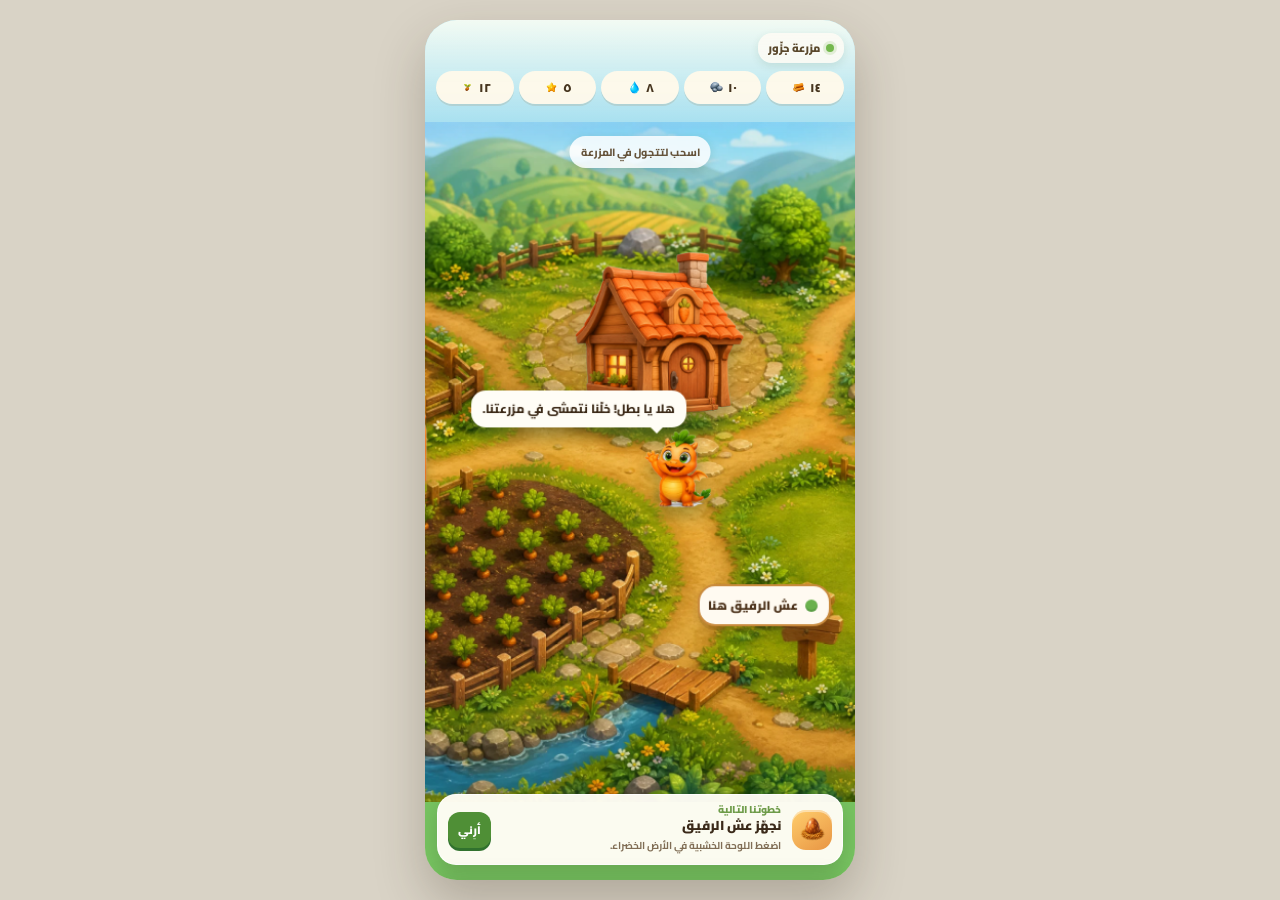
==== farm/preview.html @ 18be229c "إصلاحان في معاينة المزرعة الجديدة بعد التحقق منها العالم المرسوم الجديد يعمل: الصور كلها تُحمَّل، وا" ====
<!doctype html>
<html dir="rtl" lang="ar">
<head>
  <meta charset="utf-8">
  <meta name="viewport" content="width=device-width,initial-scale=1,maximum-scale=1,user-scalable=no">
  <title>مزرعة جزّور — عالم ثلاثي الأبعاد</title>
  <link href="https://fonts.googleapis.com/css2?family=Cairo:wght@600;700;800;900&display=swap" rel="stylesheet">
  <style>
    :root {
      --ink: #3b2b1c;
      --cream: #fffaf0;
      --leaf: #4f8f36;
      --leaf-dark: #31722e;
      --path: #d99543;
      --shadow: rgba(38, 68, 25, .28);
    }

    * { box-sizing: border-box; -webkit-tap-highlight-color: transparent; }
    html, body { width: 100%; height: 100%; margin: 0; overflow: hidden; background: #d9d3c6; }
    body { display: grid; place-items: center; font-family: Cairo, system-ui, sans-serif; color: var(--ink); user-select: none; }
    button { font: inherit; }

    .phone {
      position: relative;
      width: min(430px, 100vw);
      height: min(860px, 100vh);
      overflow: hidden;
      isolation: isolate;
      background: linear-gradient(#9eddf0 0 15%, #77c461 16% 100%);
      border-radius: min(32px, 4vw);
      box-shadow: 0 22px 50px rgba(52, 41, 24, .25);
      touch-action: none;
    }

    .world-viewport { position: absolute; inset: 0; overflow: hidden; cursor: grab; }
    .world-viewport.is-dragging { cursor: grabbing; }
    .world {
      position: absolute;
      width: 1180px;
      height: 664px;
      top: 102px;
      left: -375px;
      transform: translate3d(0, 0, 0);
      transform-origin: 0 0;
      will-change: transform;
    }
    .world-base { position: absolute; inset: 0; width: 100%; height: 100%; display: block; pointer-events: none; }

    .world-object { position: absolute; transform-origin: 50% 100%; border: 0; padding: 0; background: transparent; filter: drop-shadow(0 9px 7px var(--shadow)); cursor: pointer; }
    .world-object img { width: 100%; display: block; pointer-events: none; }
    .home { width: 192px; left: 498px; top: 110px; animation: homeBreathe 4.6s ease-in-out infinite; }
    .barn { width: 184px; left: 197px; top: 193px; animation: barnSway 5.8s ease-in-out infinite; }
    .egg { width: 78px; left: 640px; top: 392px; animation: eggWarm 2.6s ease-in-out infinite; }
    .egg[hidden] { display: none; }
    .ground-shadow { position: absolute; border-radius: 50%; background: rgba(34, 77, 27, .24); filter: blur(5px); pointer-events: none; }
    .home-shadow { width: 124px; height: 24px; left: 531px; top: 283px; }
    .barn-shadow { width: 112px; height: 22px; left: 233px; top: 321px; }
    .egg-shadow { width: 49px; height: 11px; left: 655px; top: 464px; }

    @keyframes homeBreathe { 0%, 100% { transform: translateY(0); } 50% { transform: translateY(-2px); } }
    @keyframes barnSway { 0%, 100% { transform: rotate(-.7deg); } 50% { transform: rotate(.7deg); } }
    @keyframes eggWarm { 0%, 100% { transform: translateY(0) rotate(0deg); } 42% { transform: translateY(-4px) rotate(-3deg); } 62% { transform: translateY(-1px) rotate(2deg); } }

    .farm-spot {
      position: absolute;
      border: 0;
      background: transparent;
      padding: 0;
      color: var(--ink);
      cursor: pointer;
      text-align: center;
    }
    .farm-spot:focus-visible, .world-object:focus-visible { outline: 3px solid #fff; outline-offset: 5px; border-radius: 18px; }
    .well-spot { left: 864px; top: 163px; width: 112px; height: 116px; border-radius: 50%; }
    .field-spot { left: 238px; top: 370px; width: 224px; height: 180px; border-radius: 34%; }
    .site-spot { left: 610px; top: 397px; width: 158px; height: 108px; border-radius: 40%; }

    .site-pin {
      position: absolute;
      right: 6px;
      bottom: 13px;
      display: flex;
      align-items: center;
      gap: 7px;
      padding: 7px 11px 7px 8px;
      background: #fffaf1;
      color: #4e341d;
      border: 2px solid #c98a3d;
      border-radius: 17px;
      box-shadow: 0 4px 0 rgba(116, 72, 29, .18), 0 7px 14px rgba(72, 55, 28, .2);
      white-space: nowrap;
      font: 900 12px Cairo, sans-serif;
      animation: invite 2.3s ease-in-out infinite;
    }
    .site-pin::before { content: ''; width: 12px; height: 12px; border-radius: 50%; background: #6ab14d; box-shadow: inset 0 -2px 0 rgba(33, 94, 34, .25); }
    @keyframes invite { 0%, 100% { transform: translateY(0) scale(1); } 50% { transform: translateY(-5px) scale(1.025); } }

    .jazour {
      position: absolute;
      border: 0;
      padding: 0;
      background: transparent;
      left: 566px;
      top: 282px;
      width: 94px;
      z-index: 15;
      cursor: pointer;
      transition: transform 1.25s cubic-bezier(.34, 1.1, .64, 1);
      filter: drop-shadow(0 10px 7px rgba(35, 72, 25, .3));
    }
    .jazour img { width: 100%; display: block; animation: jazourHop 1.1s ease-in-out infinite; }
    .jazour .character-shadow { position: absolute; width: 51px; height: 12px; right: 21px; bottom: 5px; border-radius: 50%; background: rgba(36, 78, 28, .27); filter: blur(3px); z-index: -1; }
    @keyframes jazourHop { 0%, 100% { transform: translateY(0) scaleY(1); } 48% { transform: translateY(-5px) scaleY(1.025); } 70% { transform: translateY(0) scaleY(.975); } }
    .speech {
      position: absolute;
      bottom: 83%;
      right: 42%;
      min-width: max-content;
      max-width: 185px;
      padding: 8px 11px;
      background: #fffdf6;
      border-radius: 14px;
      color: #3c2a18;
      text-align: center;
      font: 800 12px Cairo, sans-serif;
      line-height: 1.65;
      box-shadow: 0 5px 15px rgba(49, 60, 33, .22);
      transform: scale(.6);
      opacity: 0;
      transition: opacity .2s, transform .25s cubic-bezier(.34, 1.56, .64, 1);
      pointer-events: none;
    }
    .speech::after { content: ''; position: absolute; right: 22px; top: calc(100% - 1px); border: 7px solid transparent; border-top-color: #fffdf6; }
    .speech.on { transform: scale(1); opacity: 1; }

    .top-ui {
      position: absolute;
      inset: 0 0 auto;
      z-index: 30;
      padding: 11px 11px 34px;
      pointer-events: none;
      background: linear-gradient(180deg, rgba(247, 252, 243, .95), rgba(247, 252, 243, 0));
    }
    .brand { display: inline-flex; align-items: center; gap: 6px; padding: 5px 10px; border-radius: 14px; background: rgba(255, 252, 244, .82); color: #5a482c; font: 900 11px Cairo, sans-serif; box-shadow: 0 3px 9px rgba(39, 73, 27, .11); }
    .brand-dot { width: 8px; height: 8px; background: #74b84d; border-radius: 50%; box-shadow: 0 0 0 3px rgba(116, 184, 77, .18); }
    .resources { display: flex; gap: 5px; margin-top: 8px; direction: rtl; }
    .resource {
      display: flex;
      flex: 1;
      align-items: center;
      justify-content: center;
      gap: 3px;
      min-width: 0;
      padding: 5px 3px;
      border-radius: 999px;
      background: rgba(255, 249, 235, .96);
      color: #46351f;
      box-shadow: 0 2px 0 rgba(147, 112, 67, .16);
      font: 900 12px Cairo, sans-serif;
    }
    .resource img { width: 17px; height: 17px; object-fit: contain; }
    .resource.bump { animation: resourceBump .48s cubic-bezier(.34, 1.56, .64, 1); }
    @keyframes resourceBump { 50% { transform: scale(1.18); background: #fff; } }

    .objective {
      position: absolute;
      right: 12px;
      left: 12px;
      bottom: 15px;
      z-index: 35;
      display: grid;
      grid-template-columns: 42px 1fr auto;
      align-items: center;
      gap: 9px;
      padding: 9px 10px;
      background: rgba(255, 253, 245, .97);
      border: 1px solid rgba(255, 255, 255, .85);
      border-radius: 19px;
      box-shadow: 0 8px 22px rgba(53, 71, 34, .23);
      direction: rtl;
    }
    .objective-icon { width: 40px; height: 40px; display: grid; place-items: center; border-radius: 14px; background: linear-gradient(145deg, #ffce6d, #e89543); box-shadow: inset 0 2px 0 rgba(255,255,255,.45); }
    .objective-icon img { width: 29px; height: 29px; object-fit: contain; }
    .objective-kicker { color: #6e9b49; font: 900 10px Cairo, sans-serif; line-height: 1.2; }
    .objective-title { margin-top: 1px; color: #3a2919; font: 900 13px Cairo, sans-serif; line-height: 1.35; }
    .objective-copy { display: block; margin-top: 1px; color: #806d55; font: 700 10px Cairo, sans-serif; }
    .focus-button {
      border: 0;
      padding: 8px 10px;
      border-radius: 12px;
      background: var(--leaf);
      color: #fff;
      font: 900 11px Cairo, sans-serif;
      box-shadow: 0 3px 0 var(--leaf-dark);
      cursor: pointer;
    }
    .focus-button:active { transform: translateY(2px); box-shadow: 0 1px 0 var(--leaf-dark); }

    .build-sheet {
      position: absolute;
      z-index: 50;
      right: 0;
      bottom: 0;
      left: 0;
      padding: 15px 15px 20px;
      background: #fffdf7;
      border-radius: 25px 25px 0 0;
      box-shadow: 0 -10px 28px rgba(41, 49, 26, .28);
      transform: translateY(108%);
      transition: transform .35s cubic-bezier(.34, 1.25, .64, 1);
    }
    .build-sheet.open { transform: translateY(0); }
    .sheet-handle { width: 38px; height: 4px; margin: 0 auto 11px; border-radius: 9px; background: #e7dcc8; }
    .sheet-header { display: flex; align-items: center; gap: 10px; }
    .sheet-header img { width: 61px; height: 61px; object-fit: contain; filter: drop-shadow(0 4px 4px rgba(47,70,28,.18)); }
    .sheet-title { margin: 0; color: #342516; font: 900 17px Cairo, sans-serif; }
    .sheet-copy { margin: 1px 0 0; color: #7c684f; font: 700 11px Cairo, sans-serif; }
    .cost-row { display: flex; gap: 7px; margin: 13px 0; direction: rtl; }
    .cost { display: flex; align-items: center; gap: 4px; flex: 1; justify-content: center; padding: 7px 5px; border-radius: 11px; background: #f7f0df; color: #5d4830; font: 900 11px Cairo, sans-serif; }
    .cost img { width: 18px; height: 18px; object-fit: contain; }
    .sheet-actions { display: grid; grid-template-columns: 1fr auto; gap: 8px; }
    .build-button { border: 0; border-radius: 13px; padding: 10px; background: linear-gradient(180deg, #6db74e, #4e963a); color: #fff; box-shadow: 0 3px 0 #34762e; font: 900 13px Cairo, sans-serif; cursor: pointer; }
    .cancel-button { border: 0; border-radius: 13px; padding: 10px 13px; background: #f3eee4; color: #7b6750; font: 800 12px Cairo, sans-serif; cursor: pointer; }
    .build-button:active, .cancel-button:active { transform: translateY(2px); }

    .toast {
      position: absolute;
      z-index: 60;
      top: 118px;
      right: 50%;
      width: max-content;
      max-width: calc(100% - 42px);
      padding: 8px 13px;
      border-radius: 999px;
      background: rgba(57, 99, 42, .95);
      color: #fff;
      font: 800 12px Cairo, sans-serif;
      transform: translate(50%, -14px) scale(.92);
      opacity: 0;
      pointer-events: none;
      transition: opacity .2s, transform .25s cubic-bezier(.34, 1.56, .64, 1);
      text-align: center;
    }
    .toast.show { opacity: 1; transform: translate(50%, 0) scale(1); }
    .walk-tip { position: absolute; z-index: 22; left: 50%; top: 105px; transform: translateX(-50%); padding: 6px 11px; border-radius: 999px; background: rgba(255,255,255,.84); color: #65533a; font: 800 10.5px Cairo, sans-serif; white-space: nowrap; box-shadow: 0 3px 10px rgba(46,73,31,.14); transition: opacity .4s; pointer-events: none; }
    .walk-tip.hide { opacity: 0; }

    @media (max-height: 690px) {
      .phone { border-radius: 0; }
      .world { top: 65px; }
      .objective { bottom: 8px; }
      .walk-tip { top: 98px; }
    }
  </style>
</head>
<body>
  <main class="phone" aria-label="مزرعة جزّور">
    <div class="world-viewport" id="viewport" aria-label="عالم المزرعة القابل للتجول">
      <section class="world" id="world" aria-label="عالم مزرعة جزّور">
        <img class="world-base" src="land/world_farm_3d.webp" alt="أرض مزرعة ثلاثية الأبعاد فيها طريق وحقل وبئر ومواقع بناء">

        <span class="ground-shadow home-shadow"></span>
        <button class="world-object home" id="home" type="button" aria-label="بيت جزّور">
          <img src="buildings/home_exact.webp?v=2" alt="بيت جزّور">
        </button>

        <span class="ground-shadow barn-shadow"></span>
        <button class="world-object barn" id="barn" type="button" aria-label="حظيرة الرفيق">
          <img src="buildings/barn_exact.webp?v=2" alt="حظيرة الرفيق">
        </button>

        <button class="farm-spot well-spot" id="well" type="button" aria-label="بئر المزرعة"></button>
        <button class="farm-spot field-spot" id="field" type="button" aria-label="حقل الجزر"></button>

        <button class="farm-spot site-spot" id="buildSite" type="button" aria-label="موقع بناء عش الرفيق">
          <span class="site-pin" id="sitePin">عش الرفيق هنا</span>
        </button>
        <span class="ground-shadow egg-shadow" id="eggShadow" hidden></span>
        <button class="world-object egg" id="egg" type="button" aria-label="بيضة الرفيق البني" hidden>
          <img src="companions/egg_brown.webp" alt="بيضة الرفيق البني">
        </button>

        <button class="jazour" id="jazour" type="button" aria-label="تحدث مع جزّور">
          <span class="character-shadow"></span>
          <span class="speech" id="speech" aria-live="polite"></span>
          <img id="jazourImage" src="characters/jazour/hero.webp?v=2" alt="جزّور">
        </button>
      </section>
    </div>

    <div class="top-ui">
      <div class="brand"><span class="brand-dot"></span>مزرعة جزّور</div>
      <div class="resources" aria-label="موارد المزرعة">
        <div class="resource" data-resource="wood"><span>١٤</span><img src="resources/wood.webp" alt="خشب"></div>
        <div class="resource" data-resource="stone"><span>١٠</span><img src="resources/stone.webp" alt="حجر"></div>
        <div class="resource" data-resource="water"><span>٨</span><img src="resources/water.webp" alt="ماء"></div>
        <div class="resource" data-resource="light"><span>٥</span><img src="resources/light.webp" alt="نور"></div>
        <div class="resource" data-resource="seed"><span>١٢</span><img src="resources/seed.webp" alt="بذور"></div>
      </div>
    </div>

    <p class="walk-tip" id="walkTip">اسحب لتتجول في المزرعة</p>
    <div class="toast" id="toast" role="status"></div>

    <section class="objective" aria-label="الخطوة التالية">
      <div class="objective-icon"><img src="companions/egg_brown.webp" alt=""></div>
      <div>
        <div class="objective-kicker">خطوتنا التالية</div>
        <div class="objective-title" id="objectiveTitle">نجهّز عش الرفيق</div>
        <span class="objective-copy" id="objectiveCopy">اضغط اللوحة الخشبية في الأرض الخضراء.</span>
      </div>
      <button class="focus-button" id="focusButton" type="button">أرِني</button>
    </section>

    <section class="build-sheet" id="buildSheet" aria-labelledby="sheetTitle" aria-hidden="true">
      <div class="sheet-handle"></div>
      <div class="sheet-header">
        <img src="companions/egg_brown.webp" alt="بيضة الرفيق البني">
        <div>
          <h2 class="sheet-title" id="sheetTitle">عش الرفيق البني</h2>
          <p class="sheet-copy">عندما نكمله، تبدأ البيضة بالدفء.</p>
        </div>
      </div>
      <div class="cost-row" aria-label="الموارد المطلوبة">
        <div class="cost"><img src="resources/light.webp" alt="">٤ نور</div>
        <div class="cost"><img src="resources/seed.webp" alt="">٥ بذور</div>
      </div>
      <div class="sheet-actions">
        <button class="build-button" id="buildButton" type="button">ابنِ العش</button>
        <button class="cancel-button" id="cancelButton" type="button">ليس الآن</button>
      </div>
    </section>
  </main>

  <script>
    const viewport = document.getElementById('viewport');
    const world = document.getElementById('world');
    const walkTip = document.getElementById('walkTip');
    const speech = document.getElementById('speech');
    const jazour = document.getElementById('jazour');
    const jazourImage = document.getElementById('jazourImage');
    const buildSite = document.getElementById('buildSite');
    const sitePin = document.getElementById('sitePin');
    const egg = document.getElementById('egg');
    const eggShadow = document.getElementById('eggShadow');
    const sheet = document.getElementById('buildSheet');
    const toast = document.getElementById('toast');
    const objectiveTitle = document.getElementById('objectiveTitle');
    const objectiveCopy = document.getElementById('objectiveCopy');
    const focusButton = document.getElementById('focusButton');

    const pan = { x: 0, y: 0, minX: 0, maxX: 0, minY: 0, maxY: 0 };
    let drag = null;
    let moved = 0;
    let built = false;
    let speechTimer;
    let toastTimer;

    function clamp(value, min, max) { return Math.max(min, Math.min(max, value)); }

    let worldScale = 1;
    function paintWorld() {
      world.style.transform = `translate3d(${pan.x}px, ${pan.y}px, 0) scale(${worldScale})`;
    }

    /* حدود الكاميرا تُحسب من المقاسات الحقيقية لا بأرقام ثابتة:
       الشاشات الطويلة كانت تكشف أرضية خضراء فارغة تحت الرسمة عند السحب لأعلى.
       نكبّر الرسمة أقل تكبير يضمن التغطية، ثم نقصر السحب على ما تغطيه فعلًا. */
    function fitWorld() {
      const vp = viewport.getBoundingClientRect();
      const card = document.querySelector('.objective');
      const bandBottom = card ? card.getBoundingClientRect().top - vp.top : vp.height;
      const left = world.offsetLeft, top = world.offsetTop;
      const W = world.offsetWidth, H = world.offsetHeight;

      worldScale = Math.max(1, vp.width / W, (bandBottom - top) / H);
      const w = W * worldScale, h = H * worldScale;

      pan.maxX = -left;
      pan.minX = vp.width - (left + w);
      pan.maxY = 0;
      pan.minY = bandBottom - (top + h);
      if (pan.minX > pan.maxX) pan.minX = pan.maxX = (vp.width - w) / 2 - left;
      if (pan.minY > pan.maxY) pan.minY = pan.maxY = 0;

      pan.x = clamp(pan.x, pan.minX, pan.maxX);
      pan.y = clamp(pan.y, pan.minY, pan.maxY);
      paintWorld();
    }

    fitWorld();
    addEventListener('resize', fitWorld);
    addEventListener('orientationchange', fitWorld);

    function say(text, pose = 'hero.webp') {
      speech.textContent = text;
      speech.classList.add('on');
      jazourImage.src = `characters/jazour/${pose}?v=2`;
      clearTimeout(speechTimer);
      speechTimer = setTimeout(() => {
        speech.classList.remove('on');
        jazourImage.src = 'characters/jazour/hero.webp?v=2';
      }, 2600);
    }

    function notify(text) {
      toast.textContent = text;
      toast.classList.add('show');
      clearTimeout(toastTimer);
      toastTimer = setTimeout(() => toast.classList.remove('show'), 2300);
    }

    function moveToSite() {
      pan.x = clamp(-120, pan.minX, pan.maxX);
      pan.y = clamp(-12, pan.minY, pan.maxY);
      paintWorld();
      walkTip.classList.add('hide');
      setTimeout(() => { if (!built) say('هنا بيت الرفيق، وش رايك نبنيه؟', 'thinking.webp'); }, 460);
    }

    function openBuild() {
      if (built) {
        say('البيضة تدفأ شوي شوي… نرجع لها بكرا!', 'happy.webp');
        return;
      }
      sheet.classList.add('open');
      sheet.setAttribute('aria-hidden', 'false');
      say('إذا بنيناه، تقترب لحظة الفقس!', 'happy.webp');
    }

    function closeBuild() {
      sheet.classList.remove('open');
      sheet.setAttribute('aria-hidden', 'true');
    }

    /* الموارد رقم حقيقي يُخصم فعلًا — كانت أرقامًا ثابتة لا تتغيّر
       مع أن اللوحة تقول إن العش يكلّف ٤ نور و٥ بذور. */
    const RES = { wood: 14, stone: 10, water: 8, light: 5, seed: 12 };
    const NEST_COST = { light: 4, seed: 5 };
    const arabicDigits = n => String(n).replace(/\d/g, d => '٠١٢٣٤٥٦٧٨٩'[d]);

    function paintResources() {
      for (const [key, value] of Object.entries(RES)) {
        const span = document.querySelector(`[data-resource="${key}"] span`);
        if (span) span.textContent = arabicDigits(value);
      }
    }
    paintResources();

    function canAfford(cost) {
      return Object.entries(cost).every(([key, need]) => RES[key] >= need);
    }

    function spend(cost) {
      for (const [key, need] of Object.entries(cost)) {
        RES[key] -= need;
        bump(key);
      }
      paintResources();
    }

    function bump(resource) {
      const element = document.querySelector(`[data-resource="${resource}"]`);
      if (!element) return;
      element.classList.remove('bump');
      void element.offsetWidth;
      element.classList.add('bump');
    }

    function buildNest() {
      if (built) return;
      if (!canAfford(NEST_COST)) {
        say('ناقصنا شوي موارد… أنجز مهمة وارجع!', 'thinking.webp');
        notify('الموارد ما تكفي بعد');
        return;
      }
      built = true;
      spend(NEST_COST);
      closeBuild();
      sitePin.hidden = true;
      buildSite.style.pointerEvents = 'none';
      egg.hidden = false;
      eggShadow.hidden = false;
      objectiveTitle.textContent = 'البيضة صارت دافئة';
      objectiveCopy.textContent = 'أنجز مهمة جديدة لتتحرك البيضة أكثر.';
      focusButton.textContent = 'شاهدها';
      jazourImage.src = 'characters/jazour/celebrate.webp?v=2';
      jazour.animate([
        { transform: 'translate(0,0) scale(1)' },
        { transform: 'translate(-9px,-8px) scale(1.08)' },
        { transform: 'translate(0,0) scale(1)' }
      ], { duration: 680, easing: 'cubic-bezier(.34,1.56,.64,1)' });
      say('يا سلام! صار للرفيق بيت دافئ!', 'celebrate.webp');
      notify('اكتمل عش الرفيق البني');
    }

    viewport.addEventListener('pointerdown', event => {
      if (event.target.closest('button, .objective, .build-sheet, .top-ui')) return;
      drag = { x: event.clientX, y: event.clientY };
      moved = 0;
      viewport.setPointerCapture?.(event.pointerId);
      viewport.classList.add('is-dragging');
      walkTip.classList.add('hide');
    });

    viewport.addEventListener('pointermove', event => {
      if (!drag) return;
      const dx = event.clientX - drag.x;
      const dy = event.clientY - drag.y;
      moved += Math.abs(dx) + Math.abs(dy);
      pan.x = clamp(pan.x + dx, pan.minX, pan.maxX);
      pan.y = clamp(pan.y + dy, pan.minY, pan.maxY);
      drag = { x: event.clientX, y: event.clientY };
      paintWorld();
    });

    function endDrag() { drag = null; viewport.classList.remove('is-dragging'); }
    viewport.addEventListener('pointerup', endDrag);
    viewport.addEventListener('pointercancel', endDrag);

    document.getElementById('home').addEventListener('click', () => say('هذا بيتي… تعال نرتب المزرعة سوا!', 'happy.webp'));
    document.getElementById('barn').addEventListener('click', () => say('الحظيرة جاهزة تستقبل الرفيق.', 'encourage.webp'));
    document.getElementById('well').addEventListener('click', () => say('موية البئر تساعد حقلنا يكبر.', 'happy.webp'));
    document.getElementById('field').addEventListener('click', () => say('شوف الجزر! كل إنجاز يساعده ينمو.', 'proud.webp'));
    buildSite.addEventListener('click', openBuild);
    egg.addEventListener('click', () => say('أحس إنها تتحرك… خلّنا نرجع بكرا.', 'surprised.webp'));
    jazour.addEventListener('click', () => {
      const lines = [
        ['مزرعتنا صارت أجمل بكثير!', 'celebrate.webp'],
        ['تبغى نمشي عند الحقل؟', 'happy.webp'],
        ['كل مهمة تساعدنا نبني شيء جديد.', 'proud.webp']
      ];
      const line = lines[Math.floor(Math.random() * lines.length)];
      say(line[0], line[1]);
    });
    focusButton.addEventListener('click', () => {
      if (built) {
        pan.x = -115;
        pan.y = -10;
        paintWorld();
        say('شوف! صارت البيضة في أمان.', 'happy.webp');
      } else {
        moveToSite();
      }
    });
    document.getElementById('buildButton').addEventListener('click', buildNest);
    document.getElementById('cancelButton').addEventListener('click', closeBuild);

    setTimeout(() => say('هلا يا بطل! خلّنا نتمشى في مزرعتنا.', 'wave.webp'), 650);
  </script>
</body>
</html>
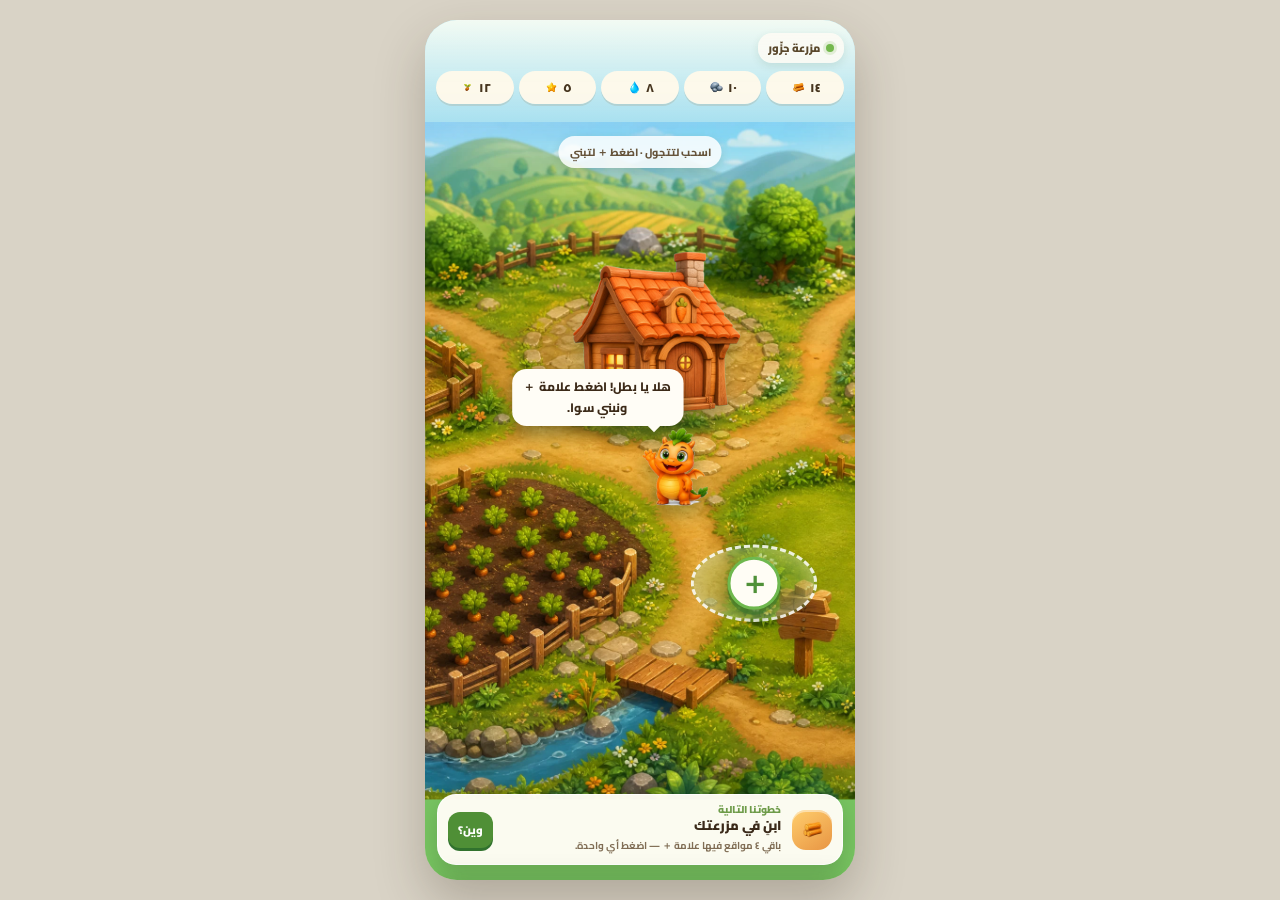
==== commit ba204e9e: "البناء صار واضحًا: علامات ＋ على الأرض وقائمة اختيار الملاحظة كانت في محلها — كان في المزرعة **موقع و" ====
--- a/farm/preview.html
+++ b/farm/preview.html
@@ -115,8 +115,8 @@
       position: absolute;
       bottom: 83%;
       right: 42%;
-      min-width: max-content;
-      max-width: 185px;
+      width: max-content;
+      max-width: min(168px, 42vw);
       padding: 8px 11px;
       background: #fffdf6;
       border-radius: 14px;
@@ -251,6 +251,80 @@
       .objective { bottom: 8px; }
       .walk-tip { top: 98px; }
     }
+
+    /* ── مواقع البناء: علامة ＋ واضحة على الأرض ── */
+    .slot {
+      position: absolute;
+      display: grid;
+      place-items: center;
+      border: 0;
+      padding: 0;
+      background: transparent;
+      cursor: pointer;
+      z-index: 12;
+    }
+    .slot-ring {
+      position: absolute;
+      inset: 0;
+      border: 3px dashed rgba(255, 255, 255, .85);
+      border-radius: 50%;
+      background: rgba(126, 190, 88, .3);
+      box-shadow: inset 0 0 22px rgba(255, 255, 255, .35);
+    }
+    .slot-plus {
+      position: relative;
+      display: grid;
+      place-items: center;
+      width: 52px;
+      height: 52px;
+      border-radius: 50%;
+      background: #fffdf5;
+      color: #4f9138;
+      font: 900 30px Cairo, sans-serif;
+      line-height: 1;
+      border: 3px solid #6fb84e;
+      box-shadow: 0 5px 0 rgba(52, 118, 46, .5), 0 9px 16px rgba(40, 70, 25, .28);
+      animation: slotBeat 2s ease-in-out infinite;
+    }
+    @keyframes slotBeat {
+      0%, 72%, 100% { transform: translateY(0) scale(1); }
+      80% { transform: translateY(-6px) scale(1.1); }
+      90% { transform: translateY(0) scale(.97); }
+    }
+    .slot:active .slot-plus { transform: scale(.92); }
+    .slot.hint .slot-ring { animation: slotHint 1s ease-in-out 3; }
+    @keyframes slotHint { 50% { background: rgba(255, 235, 130, .7); border-color: #fff; } }
+    .slot[hidden] { display: none; }
+
+    .scaffold { position: absolute; z-index: 13; filter: drop-shadow(0 8px 6px var(--shadow)); pointer-events: none; }
+    .scaffold img { width: 100%; display: block; }
+    .placed { position: absolute; border: 0; padding: 0; background: transparent; cursor: pointer; filter: drop-shadow(0 9px 7px var(--shadow)); transform-origin: 50% 92%; }
+    .placed img { width: 100%; display: block; pointer-events: none; }
+    .placed.grow { animation: placeGrow .55s cubic-bezier(.34, 1.56, .64, 1); }
+    @keyframes placeGrow { 0% { transform: scale(.55); } 62% { transform: scale(1.09); } 100% { transform: scale(1); } }
+    .dust { position: absolute; width: 15px; height: 15px; border-radius: 50%; background: rgba(214, 189, 152, .92); pointer-events: none; z-index: 14; }
+
+    /* ── لوحة الاختيار ── */
+    .pick-grid { display: grid; grid-template-columns: 1fr 1fr; gap: 9px; margin-top: 12px; }
+    .pick {
+      display: flex;
+      align-items: center;
+      gap: 8px;
+      padding: 8px;
+      border: 2px solid #ece1cb;
+      border-radius: 16px;
+      background: #f9f4e8;
+      text-align: right;
+      cursor: pointer;
+      transition: transform .12s;
+    }
+    .pick:active { transform: scale(.96); }
+    .pick.locked { opacity: .45; }
+    .pick > img { width: 46px; height: 46px; object-fit: contain; flex: none; }
+    .pick-name { color: #3a2919; font: 900 12.5px Cairo, sans-serif; }
+    .pick-cost { display: flex; gap: 7px; margin-top: 3px; }
+    .pick-cost span { display: flex; align-items: center; gap: 3px; color: #7d6950; font: 800 10.5px Cairo, sans-serif; }
+    .pick-cost img { width: 14px; height: 14px; object-fit: contain; }
   </style>
 </head>
 <body>
@@ -272,13 +346,7 @@
         <button class="farm-spot well-spot" id="well" type="button" aria-label="بئر المزرعة"></button>
         <button class="farm-spot field-spot" id="field" type="button" aria-label="حقل الجزر"></button>
 
-        <button class="farm-spot site-spot" id="buildSite" type="button" aria-label="موقع بناء عش الرفيق">
-          <span class="site-pin" id="sitePin">عش الرفيق هنا</span>
-        </button>
-        <span class="ground-shadow egg-shadow" id="eggShadow" hidden></span>
-        <button class="world-object egg" id="egg" type="button" aria-label="بيضة الرفيق البني" hidden>
-          <img src="companions/egg_brown.webp" alt="بيضة الرفيق البني">
-        </button>
+        <div id="slots"></div>
 
         <button class="jazour" id="jazour" type="button" aria-label="تحدث مع جزّور">
           <span class="character-shadow"></span>
@@ -299,34 +367,29 @@
       </div>
     </div>
 
-    <p class="walk-tip" id="walkTip">اسحب لتتجول في المزرعة</p>
+    <p class="walk-tip" id="walkTip">اسحب لتتجول · اضغط ＋ لتبني</p>
     <div class="toast" id="toast" role="status"></div>
 
     <section class="objective" aria-label="الخطوة التالية">
-      <div class="objective-icon"><img src="companions/egg_brown.webp" alt=""></div>
+      <div class="objective-icon"><img id="objectiveIcon" src="resources/wood.webp" alt=""></div>
       <div>
         <div class="objective-kicker">خطوتنا التالية</div>
-        <div class="objective-title" id="objectiveTitle">نجهّز عش الرفيق</div>
-        <span class="objective-copy" id="objectiveCopy">اضغط اللوحة الخشبية في الأرض الخضراء.</span>
+        <div class="objective-title" id="objectiveTitle">ابنِ أول شيء في مزرعتك</div>
+        <span class="objective-copy" id="objectiveCopy">اضغط علامة ＋ الخضراء على الأرض.</span>
       </div>
-      <button class="focus-button" id="focusButton" type="button">أرِني</button>
+      <button class="focus-button" id="focusButton" type="button">وين؟</button>
     </section>
 
     <section class="build-sheet" id="buildSheet" aria-labelledby="sheetTitle" aria-hidden="true">
       <div class="sheet-handle"></div>
       <div class="sheet-header">
-        <img src="companions/egg_brown.webp" alt="بيضة الرفيق البني">
         <div>
-          <h2 class="sheet-title" id="sheetTitle">عش الرفيق البني</h2>
-          <p class="sheet-copy">عندما نكمله، تبدأ البيضة بالدفء.</p>
+          <h2 class="sheet-title" id="sheetTitle">وش نبني هنا؟</h2>
+          <p class="sheet-copy">اختر، وجزّور يبنيه لك حالًا.</p>
         </div>
       </div>
-      <div class="cost-row" aria-label="الموارد المطلوبة">
-        <div class="cost"><img src="resources/light.webp" alt="">٤ نور</div>
-        <div class="cost"><img src="resources/seed.webp" alt="">٥ بذور</div>
-      </div>
-      <div class="sheet-actions">
-        <button class="build-button" id="buildButton" type="button">ابنِ العش</button>
+      <div class="pick-grid" id="pickGrid"></div>
+      <div class="sheet-actions" style="grid-template-columns: 1fr; margin-top: 12px">
         <button class="cancel-button" id="cancelButton" type="button">ليس الآن</button>
       </div>
     </section>
@@ -335,24 +398,50 @@
   <script>
     const viewport = document.getElementById('viewport');
     const world = document.getElementById('world');
+    const slotsLayer = document.getElementById('slots');
     const walkTip = document.getElementById('walkTip');
     const speech = document.getElementById('speech');
     const jazour = document.getElementById('jazour');
     const jazourImage = document.getElementById('jazourImage');
-    const buildSite = document.getElementById('buildSite');
-    const sitePin = document.getElementById('sitePin');
-    const egg = document.getElementById('egg');
-    const eggShadow = document.getElementById('eggShadow');
     const sheet = document.getElementById('buildSheet');
+    const pickGrid = document.getElementById('pickGrid');
     const toast = document.getElementById('toast');
+    const objectiveIcon = document.getElementById('objectiveIcon');
     const objectiveTitle = document.getElementById('objectiveTitle');
     const objectiveCopy = document.getElementById('objectiveCopy');
     const focusButton = document.getElementById('focusButton');
 
+    /* ═══ ما يمكن بناؤه ═══ */
+    const CATALOG = [
+      { id: 'egg',   name: 'عش الرفيق', img: 'companions/egg_brown.webp', w: 86,
+        cost: { light: 4, seed: 5 }, line: 'يا سلام! صار للرفيق بيت دافئ!' },
+      { id: 'field', name: 'حقل جزر',   img: 'buildings/field.webp',      w: 172,
+        cost: { seed: 4, water: 3 },  line: 'حقل جديد! بنزرعه سوا.' },
+      { id: 'well',  name: 'بئر ماء',   img: 'buildings/well.webp',       w: 118,
+        cost: { stone: 6, wood: 2 },  line: 'موية أكثر يعني جزر أكبر!' },
+      { id: 'barn',  name: 'حظيرة',     img: 'buildings/barn.webp',       w: 152,
+        cost: { wood: 8, stone: 3 },  line: 'الحظيرة جاهزة تستقبل الرفاق.' },
+    ];
+    const ICONS = {
+      wood: 'resources/wood.webp', stone: 'resources/stone.webp',
+      water: 'resources/water.webp', light: 'resources/light.webp', seed: 'resources/seed.webp',
+    };
+
+    /* مواقع البناء على الأرض المرسومة (إحداثيات داخل عالم 1180×664) */
+    const SLOTS = [
+      { x: 690, y: 452, r: 62 },
+      { x: 862, y: 408, r: 60 },
+      { x: 1002, y: 470, r: 58 },
+      { x: 140, y: 268, r: 56 },
+    ];
+
+    const RES = { wood: 14, stone: 10, water: 8, light: 5, seed: 12 };
+    const arabicDigits = n => String(n).replace(/\d/g, d => '٠١٢٣٤٥٦٧٨٩'[d]);
+
     const pan = { x: 0, y: 0, minX: 0, maxX: 0, minY: 0, maxY: 0 };
     let drag = null;
     let moved = 0;
-    let built = false;
+    let openSlot = null;
     let speechTimer;
     let toastTimer;
 
@@ -363,9 +452,8 @@
       world.style.transform = `translate3d(${pan.x}px, ${pan.y}px, 0) scale(${worldScale})`;
     }
 
-    /* حدود الكاميرا تُحسب من المقاسات الحقيقية لا بأرقام ثابتة:
-       الشاشات الطويلة كانت تكشف أرضية خضراء فارغة تحت الرسمة عند السحب لأعلى.
-       نكبّر الرسمة أقل تكبير يضمن التغطية، ثم نقصر السحب على ما تغطيه فعلًا. */
+    /* حدود الكاميرا تُحسب من المقاسات الحقيقية لا بأرقام ثابتة، حتى لا تنكشف
+       أرضية فارغة تحت الرسمة على الشاشات الطويلة. */
     function fitWorld() {
       const vp = viewport.getBoundingClientRect();
       const card = document.querySelector('.objective');
@@ -388,10 +476,28 @@
       paintWorld();
     }
 
-    fitWorld();
-    addEventListener('resize', fitWorld);
-    addEventListener('orientationchange', fitWorld);
-
+    /* ═══ الموارد ═══ */
+    function paintResources() {
+      for (const [key, value] of Object.entries(RES)) {
+        const span = document.querySelector(`[data-resource="${key}"] span`);
+        if (span) span.textContent = arabicDigits(value);
+      }
+    }
+    const canAfford = cost => Object.entries(cost).every(([k, n]) => RES[k] >= n);
+    function bump(resource) {
+      const el = document.querySelector(`[data-resource="${resource}"]`);
+      if (!el) return;
+      el.classList.remove('bump');
+      void el.offsetWidth;
+      el.classList.add('bump');
+    }
+    function spend(cost) {
+      for (const [k, n] of Object.entries(cost)) { RES[k] -= n; bump(k); }
+      paintResources();
+    }
+    paintResources();
+
+    /* ═══ كلام جزّور ═══ */
     function say(text, pose = 'hero.webp') {
       speech.textContent = text;
       speech.classList.add('on');
@@ -402,7 +508,6 @@
         jazourImage.src = 'characters/jazour/hero.webp?v=2';
       }, 2600);
     }
-
     function notify(text) {
       toast.textContent = text;
       toast.classList.add('show');
@@ -410,100 +515,158 @@
       toastTimer = setTimeout(() => toast.classList.remove('show'), 2300);
     }
 
-    function moveToSite() {
-      pan.x = clamp(-120, pan.minX, pan.maxX);
-      pan.y = clamp(-12, pan.minY, pan.maxY);
+    /* ═══ علامات ＋ على الأرض ═══ */
+    function drawSlots() {
+      slotsLayer.innerHTML = SLOTS.map((s, i) => `
+        <button class="slot" type="button" data-slot="${i}" aria-label="ابنِ هنا"
+          style="left:${s.x - s.r}px;top:${s.y - s.r * 0.62}px;width:${s.r * 2}px;height:${s.r * 1.24}px">
+          <span class="slot-ring"></span><span class="slot-plus">＋</span>
+        </button>`).join('');
+      slotsLayer.querySelectorAll('.slot').forEach(el => {
+        el.style.animationDelay = (Number(el.dataset.slot) * 0.35) + 's';
+        el.addEventListener('click', () => {
+          if (moved > 12) return;
+          openBuild(Number(el.dataset.slot));
+        });
+      });
+    }
+
+    function freeSlots() {
+      return [...slotsLayer.querySelectorAll('.slot')].filter(el => !el.hidden);
+    }
+
+    function refreshObjective() {
+      const left = freeSlots().length;
+      if (left) {
+        objectiveTitle.textContent = 'ابنِ في مزرعتك';
+        objectiveCopy.textContent = `باقي ${arabicDigits(left)} مواقع فيها علامة ＋ — اضغط أي واحدة.`;
+        focusButton.textContent = 'وين؟';
+        focusButton.hidden = false;
+      } else {
+        objectiveIcon.src = 'companions/egg_brown.webp';
+        objectiveTitle.textContent = 'مزرعتك اكتملت!';
+        objectiveCopy.textContent = 'أنجز مهام جديدة لتفتح أرضًا أوسع.';
+        focusButton.hidden = true;
+      }
+    }
+
+    /* الكاميرا تروح لأقرب موقع فارغ وتومض عليه — جواب سؤال «وين أبني؟» */
+    function showNextSlot() {
+      const el = freeSlots()[0];
+      if (!el) { say('كل المواقع صارت مبنية! ما شاء الله.', 'proud.webp'); return; }
+      const i = Number(el.dataset.slot), s = SLOTS[i];
+      const vp = viewport.getBoundingClientRect();
+      pan.x = clamp(vp.width / 2 - (world.offsetLeft + s.x * worldScale), pan.minX, pan.maxX);
+      pan.y = clamp(vp.height * 0.45 - (world.offsetTop + s.y * worldScale), pan.minY, pan.maxY);
       paintWorld();
       walkTip.classList.add('hide');
-      setTimeout(() => { if (!built) say('هنا بيت الرفيق، وش رايك نبنيه؟', 'thinking.webp'); }, 460);
-    }
-
-    function openBuild() {
-      if (built) {
-        say('البيضة تدفأ شوي شوي… نرجع لها بكرا!', 'happy.webp');
-        return;
-      }
+      el.classList.remove('hint');
+      void el.offsetWidth;
+      el.classList.add('hint');
+      say('هنا! اضغط ＋ واختر.', 'thinking.webp');
+    }
+
+    /* ═══ لوحة الاختيار ═══ */
+    function openBuild(index) {
+      openSlot = index;
+      pickGrid.innerHTML = CATALOG.map(item => {
+        const ok = canAfford(item.cost);
+        const cost = Object.entries(item.cost)
+          .map(([k, n]) => `<span><img src="${ICONS[k]}" alt="">${arabicDigits(n)}</span>`).join('');
+        return `<button class="pick ${ok ? '' : 'locked'}" type="button" data-pick="${item.id}">
+            <img src="${item.img}" alt="">
+            <span><span class="pick-name">${item.name}</span>
+            <span class="pick-cost">${cost}</span></span>
+          </button>`;
+      }).join('');
+      pickGrid.querySelectorAll('.pick').forEach(el => el.addEventListener('click', () => {
+        const item = CATALOG.find(c => c.id === el.dataset.pick);
+        if (!canAfford(item.cost)) {
+          say('ناقصنا شوي موارد… أنجز مهمة وارجع!', 'thinking.webp');
+          notify('الموارد ما تكفي بعد');
+          return;
+        }
+        build(openSlot, item);
+        closeBuild();
+      }));
       sheet.classList.add('open');
       sheet.setAttribute('aria-hidden', 'false');
-      say('إذا بنيناه، تقترب لحظة الفقس!', 'happy.webp');
-    }
-
+    }
     function closeBuild() {
       sheet.classList.remove('open');
       sheet.setAttribute('aria-hidden', 'true');
     }
 
-    /* الموارد رقم حقيقي يُخصم فعلًا — كانت أرقامًا ثابتة لا تتغيّر
-       مع أن اللوحة تقول إن العش يكلّف ٤ نور و٥ بذور. */
-    const RES = { wood: 14, stone: 10, water: 8, light: 5, seed: 12 };
-    const NEST_COST = { light: 4, seed: 5 };
-    const arabicDigits = n => String(n).replace(/\d/g, d => '٠١٢٣٤٥٦٧٨٩'[d]);
-
-    function paintResources() {
-      for (const [key, value] of Object.entries(RES)) {
-        const span = document.querySelector(`[data-resource="${key}"] span`);
-        if (span) span.textContent = arabicDigits(value);
+    /* ═══ لحظة البناء ═══ */
+    function build(index, item) {
+      const s = SLOTS[index];
+      const slotEl = slotsLayer.querySelector(`[data-slot="${index}"]`);
+      spend(item.cost);
+      slotEl.hidden = true;
+      walkTip.classList.add('hide');
+      refreshObjective();
+
+      const scaffold = document.createElement('div');
+      scaffold.className = 'scaffold';
+      scaffold.style.cssText = `left:${s.x - 66}px;top:${s.y - 118}px;width:132px`;
+      scaffold.innerHTML = '<img src="buildings/scaffold.webp" alt="">';
+      world.appendChild(scaffold);
+      say('نبنيه الحين…', 'encourage.webp');
+      notify('بدأ البناء…');
+
+      setTimeout(() => {
+        scaffold.remove();
+        dustBurst(s.x, s.y);
+
+        const shadow = document.createElement('span');
+        shadow.className = 'ground-shadow';
+        shadow.style.cssText =
+          `width:${item.w * 0.6}px;height:${item.w * 0.14}px;left:${s.x - item.w * 0.3}px;top:${s.y - item.w * 0.06}px`;
+        world.appendChild(shadow);
+
+        const el = document.createElement('button');
+        el.className = 'placed grow';
+        el.type = 'button';
+        el.setAttribute('aria-label', item.name);
+        el.style.cssText = `left:${s.x - item.w / 2}px;top:${s.y - item.w * 0.9}px;width:${item.w}px`;
+        el.innerHTML = `<img src="${item.img}" alt="">`;
+        el.addEventListener('click', () => say(item.line, 'happy.webp'));
+        world.appendChild(el);
+
+        jazour.animate([
+          { transform: 'translate(0,0) scale(1)' },
+          { transform: 'translate(-9px,-8px) scale(1.08)' },
+          { transform: 'translate(0,0) scale(1)' }
+        ], { duration: 680, easing: 'cubic-bezier(.34,1.56,.64,1)' });
+        say(item.line, 'celebrate.webp');
+        notify('اكتمل ' + item.name + ' 🎉');
+        objectiveIcon.src = item.img;
+      }, 1200);
+    }
+
+    function dustBurst(x, y) {
+      for (let i = 0; i < 12; i++) {
+        const d = document.createElement('i');
+        d.className = 'dust';
+        d.style.cssText = `left:${x - 7}px;top:${y - 7}px`;
+        world.appendChild(d);
+        const a = Math.PI * 2 * i / 12, r = 40 + Math.random() * 30;
+        d.animate([
+          { transform: 'translate(0,0) scale(.5)', opacity: .95 },
+          { transform: `translate(${Math.cos(a) * r}px, ${Math.sin(a) * r * .45 - 14}px) scale(1.6)`, opacity: 0 },
+        ], { duration: 620, easing: 'ease-out' }).onfinish = () => d.remove();
       }
     }
-    paintResources();
-
-    function canAfford(cost) {
-      return Object.entries(cost).every(([key, need]) => RES[key] >= need);
-    }
-
-    function spend(cost) {
-      for (const [key, need] of Object.entries(cost)) {
-        RES[key] -= need;
-        bump(key);
-      }
-      paintResources();
-    }
-
-    function bump(resource) {
-      const element = document.querySelector(`[data-resource="${resource}"]`);
-      if (!element) return;
-      element.classList.remove('bump');
-      void element.offsetWidth;
-      element.classList.add('bump');
-    }
-
-    function buildNest() {
-      if (built) return;
-      if (!canAfford(NEST_COST)) {
-        say('ناقصنا شوي موارد… أنجز مهمة وارجع!', 'thinking.webp');
-        notify('الموارد ما تكفي بعد');
-        return;
-      }
-      built = true;
-      spend(NEST_COST);
-      closeBuild();
-      sitePin.hidden = true;
-      buildSite.style.pointerEvents = 'none';
-      egg.hidden = false;
-      eggShadow.hidden = false;
-      objectiveTitle.textContent = 'البيضة صارت دافئة';
-      objectiveCopy.textContent = 'أنجز مهمة جديدة لتتحرك البيضة أكثر.';
-      focusButton.textContent = 'شاهدها';
-      jazourImage.src = 'characters/jazour/celebrate.webp?v=2';
-      jazour.animate([
-        { transform: 'translate(0,0) scale(1)' },
-        { transform: 'translate(-9px,-8px) scale(1.08)' },
-        { transform: 'translate(0,0) scale(1)' }
-      ], { duration: 680, easing: 'cubic-bezier(.34,1.56,.64,1)' });
-      say('يا سلام! صار للرفيق بيت دافئ!', 'celebrate.webp');
-      notify('اكتمل عش الرفيق البني');
-    }
-
+
+    /* ═══ الكاميرا ═══ */
     viewport.addEventListener('pointerdown', event => {
       if (event.target.closest('button, .objective, .build-sheet, .top-ui')) return;
       drag = { x: event.clientX, y: event.clientY };
       moved = 0;
-      viewport.setPointerCapture?.(event.pointerId);
       viewport.classList.add('is-dragging');
       walkTip.classList.add('hide');
     });
-
-    viewport.addEventListener('pointermove', event => {
+    addEventListener('pointermove', event => {
       if (!drag) return;
       const dx = event.clientX - drag.x;
       const dy = event.clientY - drag.y;
@@ -513,40 +676,34 @@
       drag = { x: event.clientX, y: event.clientY };
       paintWorld();
     });
-
     function endDrag() { drag = null; viewport.classList.remove('is-dragging'); }
-    viewport.addEventListener('pointerup', endDrag);
-    viewport.addEventListener('pointercancel', endDrag);
-
+    addEventListener('pointerup', endDrag);
+    addEventListener('pointercancel', endDrag);
+
+    /* ═══ الربط ═══ */
     document.getElementById('home').addEventListener('click', () => say('هذا بيتي… تعال نرتب المزرعة سوا!', 'happy.webp'));
     document.getElementById('barn').addEventListener('click', () => say('الحظيرة جاهزة تستقبل الرفيق.', 'encourage.webp'));
     document.getElementById('well').addEventListener('click', () => say('موية البئر تساعد حقلنا يكبر.', 'happy.webp'));
     document.getElementById('field').addEventListener('click', () => say('شوف الجزر! كل إنجاز يساعده ينمو.', 'proud.webp'));
-    buildSite.addEventListener('click', openBuild);
-    egg.addEventListener('click', () => say('أحس إنها تتحرك… خلّنا نرجع بكرا.', 'surprised.webp'));
     jazour.addEventListener('click', () => {
       const lines = [
+        ['اضغط أي ＋ ونبني شيئًا جديدًا!', 'excited.webp'],
         ['مزرعتنا صارت أجمل بكثير!', 'celebrate.webp'],
-        ['تبغى نمشي عند الحقل؟', 'happy.webp'],
-        ['كل مهمة تساعدنا نبني شيء جديد.', 'proud.webp']
+        ['كل مهمة تعطينا موارد نبني فيها.', 'proud.webp']
       ];
       const line = lines[Math.floor(Math.random() * lines.length)];
       say(line[0], line[1]);
     });
-    focusButton.addEventListener('click', () => {
-      if (built) {
-        pan.x = -115;
-        pan.y = -10;
-        paintWorld();
-        say('شوف! صارت البيضة في أمان.', 'happy.webp');
-      } else {
-        moveToSite();
-      }
-    });
-    document.getElementById('buildButton').addEventListener('click', buildNest);
+    focusButton.addEventListener('click', showNextSlot);
     document.getElementById('cancelButton').addEventListener('click', closeBuild);
 
-    setTimeout(() => say('هلا يا بطل! خلّنا نتمشى في مزرعتنا.', 'wave.webp'), 650);
+    drawSlots();
+    refreshObjective();
+    fitWorld();
+    addEventListener('resize', fitWorld);
+    addEventListener('orientationchange', fitWorld);
+
+    setTimeout(() => say('هلا يا بطل! اضغط علامة ＋ ونبني سوا.', 'wave.webp'), 650);
   </script>
 </body>
 </html>
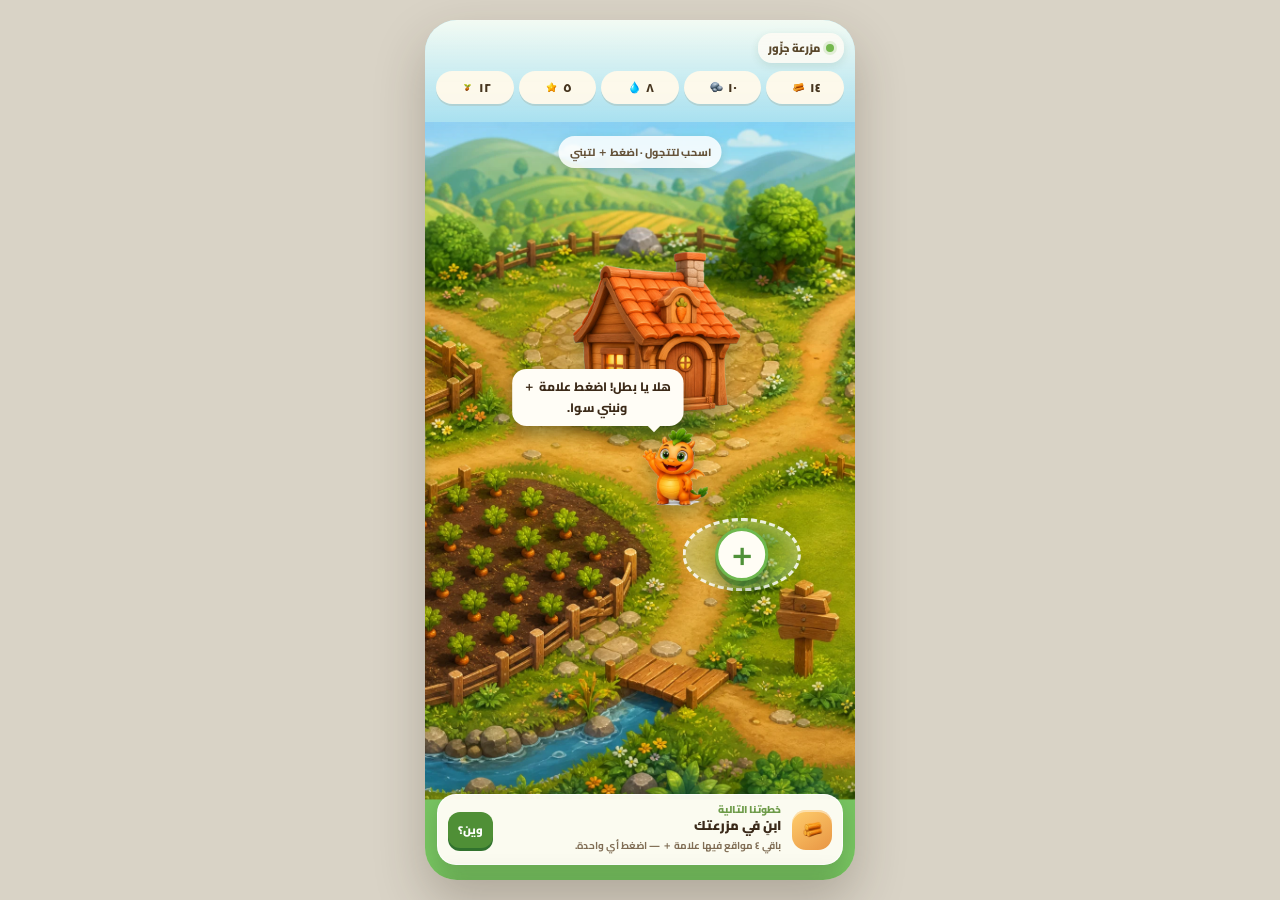
==== commit 92a21d65: "المزرعة لا تتفوضى بعد البناء + لوحة الاختيار تظهر كاملة ثلاث مشاكل من لقطتك، وثلاثتها حقيقية:  ١) لو" ====
--- a/farm/preview.html
+++ b/farm/preview.html
@@ -24,6 +24,7 @@
       position: relative;
       width: min(430px, 100vw);
       height: min(860px, 100vh);
+      height: min(860px, 100dvh);   /* سفاري يخفي شريطه فيتغير الارتفاع — dvh يتبعه */
       overflow: hidden;
       isolation: isolate;
       background: linear-gradient(#9eddf0 0 15%, #77c461 16% 100%);
@@ -48,8 +49,8 @@
 
     .world-object { position: absolute; transform-origin: 50% 100%; border: 0; padding: 0; background: transparent; filter: drop-shadow(0 9px 7px var(--shadow)); cursor: pointer; }
     .world-object img { width: 100%; display: block; pointer-events: none; }
-    .home { width: 192px; left: 498px; top: 110px; animation: homeBreathe 4.6s ease-in-out infinite; }
-    .barn { width: 184px; left: 197px; top: 193px; animation: barnSway 5.8s ease-in-out infinite; }
+    .home { z-index: 283; width: 192px; left: 498px; top: 110px; animation: homeBreathe 4.6s ease-in-out infinite; }
+    .barn { z-index: 321; width: 184px; left: 197px; top: 193px; animation: barnSway 5.8s ease-in-out infinite; }
     .egg { width: 78px; left: 640px; top: 392px; animation: eggWarm 2.6s ease-in-out infinite; }
     .egg[hidden] { display: none; }
     .ground-shadow { position: absolute; border-radius: 50%; background: rgba(34, 77, 27, .24); filter: blur(5px); pointer-events: none; }
@@ -103,7 +104,7 @@
       left: 566px;
       top: 282px;
       width: 94px;
-      z-index: 15;
+      z-index: 392;
       cursor: pointer;
       transition: transform 1.25s cubic-bezier(.34, 1.1, .64, 1);
       filter: drop-shadow(0 10px 7px rgba(35, 72, 25, .3));
@@ -166,7 +167,7 @@
       position: absolute;
       right: 12px;
       left: 12px;
-      bottom: 15px;
+      bottom: calc(15px + env(safe-area-inset-bottom));
       z-index: 35;
       display: grid;
       grid-template-columns: 42px 1fr auto;
@@ -206,6 +207,12 @@
       background: #fffdf7;
       border-radius: 25px 25px 0 0;
       box-shadow: 0 -10px 28px rgba(41, 49, 26, .28);
+      /* تُمرَّر بالإصبع، ولا تختفي خياراتها تحت شريط المتصفح */
+      max-height: 76%;
+      overflow-y: auto;
+      overscroll-behavior: contain;
+      -webkit-overflow-scrolling: touch;
+      padding-bottom: calc(20px + env(safe-area-inset-bottom));
       transform: translateY(108%);
       transition: transform .35s cubic-bezier(.34, 1.25, .64, 1);
     }
@@ -261,7 +268,6 @@
       padding: 0;
       background: transparent;
       cursor: pointer;
-      z-index: 12;
     }
     .slot-ring {
       position: absolute;
@@ -296,13 +302,16 @@
     @keyframes slotHint { 50% { background: rgba(255, 235, 130, .7); border-color: #fff; } }
     .slot[hidden] { display: none; }
 
-    .scaffold { position: absolute; z-index: 13; filter: drop-shadow(0 8px 6px var(--shadow)); pointer-events: none; }
+    .scaffold { position: absolute; filter: drop-shadow(0 8px 6px var(--shadow)); pointer-events: none; }
     .scaffold img { width: 100%; display: block; }
     .placed { position: absolute; border: 0; padding: 0; background: transparent; cursor: pointer; filter: drop-shadow(0 9px 7px var(--shadow)); transform-origin: 50% 92%; }
     .placed img { width: 100%; display: block; pointer-events: none; }
     .placed.grow { animation: placeGrow .55s cubic-bezier(.34, 1.56, .64, 1); }
     @keyframes placeGrow { 0% { transform: scale(.55); } 62% { transform: scale(1.09); } 100% { transform: scale(1); } }
-    .dust { position: absolute; width: 15px; height: 15px; border-radius: 50%; background: rgba(214, 189, 152, .92); pointer-events: none; z-index: 14; }
+    .dust { position: absolute; width: 15px; height: 15px; border-radius: 50%; background: rgba(214, 189, 152, .92); pointer-events: none; z-index: 9000; }
+    /* رقعة أرض مهيّأة تحت كل مبنى جديد — بدونها يبدو ملصوقًا على العشب */
+    .pad { position: absolute; border-radius: 50%; pointer-events: none;
+      background: radial-gradient(ellipse at 50% 45%, rgba(190,153,102,.72) 0%, rgba(174,137,88,.55) 58%, rgba(178,140,90,0) 100%); }
 
     /* ── لوحة الاختيار ── */
     .pick-grid { display: grid; grid-template-columns: 1fr 1fr; gap: 9px; margin-top: 12px; }
@@ -417,9 +426,9 @@
         cost: { light: 4, seed: 5 }, line: 'يا سلام! صار للرفيق بيت دافئ!' },
       { id: 'field', name: 'حقل جزر',   img: 'buildings/field.webp',      w: 172,
         cost: { seed: 4, water: 3 },  line: 'حقل جديد! بنزرعه سوا.' },
-      { id: 'well',  name: 'بئر ماء',   img: 'buildings/well.webp',       w: 118,
+      { id: 'well',  name: 'بئر ماء',   img: 'buildings/well.webp',       w: 118, pad: true,
         cost: { stone: 6, wood: 2 },  line: 'موية أكثر يعني جزر أكبر!' },
-      { id: 'barn',  name: 'حظيرة',     img: 'buildings/barn.webp',       w: 152,
+      { id: 'barn',  name: 'حظيرة',     img: 'buildings/barn.webp',       w: 152, pad: true,
         cost: { wood: 8, stone: 3 },  line: 'الحظيرة جاهزة تستقبل الرفاق.' },
     ];
     const ICONS = {
@@ -428,11 +437,12 @@
     };
 
     /* مواقع البناء على الأرض المرسومة (إحداثيات داخل عالم 1180×664) */
+    /* اختيرت على العشب المفتوح فقط: لا فوق ممر، ولا فوق بناء مرسوم أصلًا */
     const SLOTS = [
-      { x: 690, y: 452, r: 62 },
-      { x: 862, y: 408, r: 60 },
-      { x: 1002, y: 470, r: 58 },
-      { x: 140, y: 268, r: 56 },
+      { x: 678, y: 424, r: 58 },
+      { x: 878, y: 422, r: 60 },
+      { x: 970, y: 492, r: 56 },
+      { x: 884, y: 556, r: 58 },
     ];
 
     const RES = { wood: 14, stone: 10, water: 8, light: 5, seed: 12 };
@@ -519,7 +529,7 @@
     function drawSlots() {
       slotsLayer.innerHTML = SLOTS.map((s, i) => `
         <button class="slot" type="button" data-slot="${i}" aria-label="ابنِ هنا"
-          style="left:${s.x - s.r}px;top:${s.y - s.r * 0.62}px;width:${s.r * 2}px;height:${s.r * 1.24}px">
+          style="left:${s.x - s.r}px;top:${s.y - s.r * 0.62}px;width:${s.r * 2}px;height:${s.r * 1.24}px;z-index:${Math.round(s.y)}">
           <span class="slot-ring"></span><span class="slot-plus">＋</span>
         </button>`).join('');
       slotsLayer.querySelectorAll('.slot').forEach(el => {
@@ -608,7 +618,7 @@
 
       const scaffold = document.createElement('div');
       scaffold.className = 'scaffold';
-      scaffold.style.cssText = `left:${s.x - 66}px;top:${s.y - 118}px;width:132px`;
+      scaffold.style.cssText = `left:${s.x - 66}px;top:${s.y - 118}px;width:132px;z-index:${Math.round(s.y)}`;
       scaffold.innerHTML = '<img src="buildings/scaffold.webp" alt="">';
       world.appendChild(scaffold);
       say('نبنيه الحين…', 'encourage.webp');
@@ -618,17 +628,27 @@
         scaffold.remove();
         dustBurst(s.x, s.y);
 
+        /* رقعة أرض مهيّأة لمن يقف على العشب مباشرة.
+           الحقل والعش لهما قاعدتهما (إطار خشبي / عش قش) فلا رقعة لهما. */
+        if (item.pad) {
+          const pad = document.createElement('span');
+          pad.className = 'pad';
+          pad.style.cssText =
+            `width:${item.w * 0.66}px;height:${item.w * 0.24}px;left:${s.x - item.w * 0.33}px;top:${s.y - item.w * 0.12}px;z-index:${Math.round(s.y) - 2}`;
+          world.appendChild(pad);
+        }
+
         const shadow = document.createElement('span');
         shadow.className = 'ground-shadow';
         shadow.style.cssText =
-          `width:${item.w * 0.6}px;height:${item.w * 0.14}px;left:${s.x - item.w * 0.3}px;top:${s.y - item.w * 0.06}px`;
+          `width:${item.w * 0.6}px;height:${item.w * 0.14}px;left:${s.x - item.w * 0.3}px;top:${s.y - item.w * 0.06}px;z-index:${Math.round(s.y) - 1}`;
         world.appendChild(shadow);
 
         const el = document.createElement('button');
         el.className = 'placed grow';
         el.type = 'button';
         el.setAttribute('aria-label', item.name);
-        el.style.cssText = `left:${s.x - item.w / 2}px;top:${s.y - item.w * 0.9}px;width:${item.w}px`;
+        el.style.cssText = `left:${s.x - item.w / 2}px;top:${s.y - item.w * 0.9}px;width:${item.w}px;z-index:${Math.round(s.y)}`;
         el.innerHTML = `<img src="${item.img}" alt="">`;
         el.addEventListener('click', () => say(item.line, 'happy.webp'));
         world.appendChild(el);
@@ -660,9 +680,12 @@
 
     /* ═══ الكاميرا ═══ */
     viewport.addEventListener('pointerdown', event => {
+      /* يجب أن يصفَّر العدّاد مع كل ضغطة أيًّا كان هدفها.
+         لو صُفِّر بعد الخروج المبكر أدناه، بقي كبيرًا بعد أول سحب فرُفضت
+         كل ضغطة على علامة ＋ بعده — وهذا ما كان يمنع البناء أصلًا. */
+      moved = 0;
       if (event.target.closest('button, .objective, .build-sheet, .top-ui')) return;
       drag = { x: event.clientX, y: event.clientY };
-      moved = 0;
       viewport.classList.add('is-dragging');
       walkTip.classList.add('hide');
     });
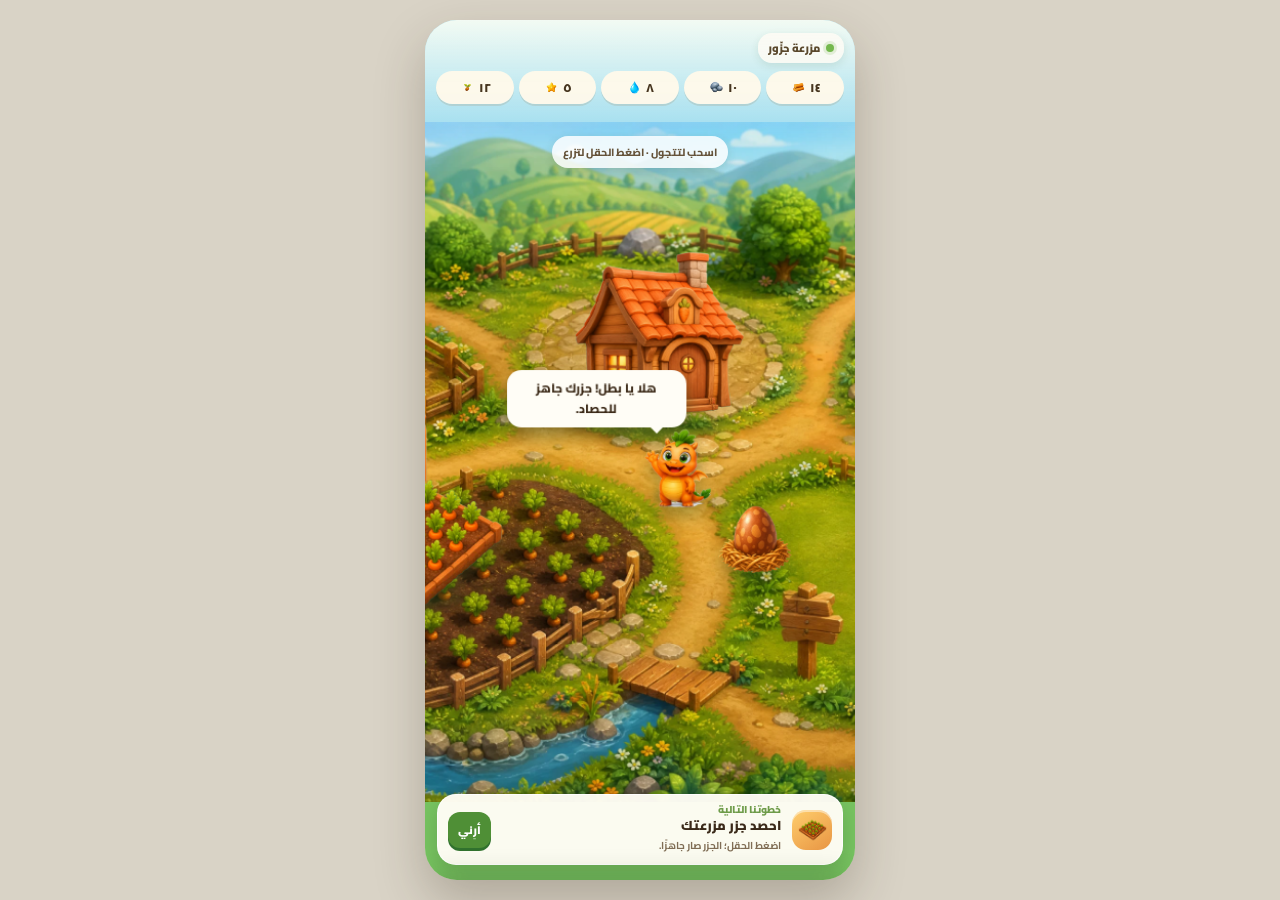
==== commit 49b5af26: "feat(farm): add orderly carrot field loop" ====
--- a/farm/preview.html
+++ b/farm/preview.html
@@ -3,730 +3,106 @@
 <head>
   <meta charset="utf-8">
   <meta name="viewport" content="width=device-width,initial-scale=1,maximum-scale=1,user-scalable=no">
-  <title>مزرعة جزّور — عالم ثلاثي الأبعاد</title>
+  <title>مزرعة جزّور — عالم حي</title>
   <link href="https://fonts.googleapis.com/css2?family=Cairo:wght@600;700;800;900&display=swap" rel="stylesheet">
   <style>
-    :root {
-      --ink: #3b2b1c;
-      --cream: #fffaf0;
-      --leaf: #4f8f36;
-      --leaf-dark: #31722e;
-      --path: #d99543;
-      --shadow: rgba(38, 68, 25, .28);
-    }
-
-    * { box-sizing: border-box; -webkit-tap-highlight-color: transparent; }
-    html, body { width: 100%; height: 100%; margin: 0; overflow: hidden; background: #d9d3c6; }
-    body { display: grid; place-items: center; font-family: Cairo, system-ui, sans-serif; color: var(--ink); user-select: none; }
-    button { font: inherit; }
-
-    .phone {
-      position: relative;
-      width: min(430px, 100vw);
-      height: min(860px, 100vh);
-      height: min(860px, 100dvh);   /* سفاري يخفي شريطه فيتغير الارتفاع — dvh يتبعه */
-      overflow: hidden;
-      isolation: isolate;
-      background: linear-gradient(#9eddf0 0 15%, #77c461 16% 100%);
-      border-radius: min(32px, 4vw);
-      box-shadow: 0 22px 50px rgba(52, 41, 24, .25);
-      touch-action: none;
-    }
-
-    .world-viewport { position: absolute; inset: 0; overflow: hidden; cursor: grab; }
-    .world-viewport.is-dragging { cursor: grabbing; }
-    .world {
-      position: absolute;
-      width: 1180px;
-      height: 664px;
-      top: 102px;
-      left: -375px;
-      transform: translate3d(0, 0, 0);
-      transform-origin: 0 0;
-      will-change: transform;
-    }
-    .world-base { position: absolute; inset: 0; width: 100%; height: 100%; display: block; pointer-events: none; }
-
-    .world-object { position: absolute; transform-origin: 50% 100%; border: 0; padding: 0; background: transparent; filter: drop-shadow(0 9px 7px var(--shadow)); cursor: pointer; }
-    .world-object img { width: 100%; display: block; pointer-events: none; }
-    .home { z-index: 283; width: 192px; left: 498px; top: 110px; animation: homeBreathe 4.6s ease-in-out infinite; }
-    .barn { z-index: 321; width: 184px; left: 197px; top: 193px; animation: barnSway 5.8s ease-in-out infinite; }
-    .egg { width: 78px; left: 640px; top: 392px; animation: eggWarm 2.6s ease-in-out infinite; }
-    .egg[hidden] { display: none; }
-    .ground-shadow { position: absolute; border-radius: 50%; background: rgba(34, 77, 27, .24); filter: blur(5px); pointer-events: none; }
-    .home-shadow { width: 124px; height: 24px; left: 531px; top: 283px; }
-    .barn-shadow { width: 112px; height: 22px; left: 233px; top: 321px; }
-    .egg-shadow { width: 49px; height: 11px; left: 655px; top: 464px; }
-
-    @keyframes homeBreathe { 0%, 100% { transform: translateY(0); } 50% { transform: translateY(-2px); } }
-    @keyframes barnSway { 0%, 100% { transform: rotate(-.7deg); } 50% { transform: rotate(.7deg); } }
-    @keyframes eggWarm { 0%, 100% { transform: translateY(0) rotate(0deg); } 42% { transform: translateY(-4px) rotate(-3deg); } 62% { transform: translateY(-1px) rotate(2deg); } }
-
-    .farm-spot {
-      position: absolute;
-      border: 0;
-      background: transparent;
-      padding: 0;
-      color: var(--ink);
-      cursor: pointer;
-      text-align: center;
-    }
-    .farm-spot:focus-visible, .world-object:focus-visible { outline: 3px solid #fff; outline-offset: 5px; border-radius: 18px; }
-    .well-spot { left: 864px; top: 163px; width: 112px; height: 116px; border-radius: 50%; }
-    .field-spot { left: 238px; top: 370px; width: 224px; height: 180px; border-radius: 34%; }
-    .site-spot { left: 610px; top: 397px; width: 158px; height: 108px; border-radius: 40%; }
-
-    .site-pin {
-      position: absolute;
-      right: 6px;
-      bottom: 13px;
-      display: flex;
-      align-items: center;
-      gap: 7px;
-      padding: 7px 11px 7px 8px;
-      background: #fffaf1;
-      color: #4e341d;
-      border: 2px solid #c98a3d;
-      border-radius: 17px;
-      box-shadow: 0 4px 0 rgba(116, 72, 29, .18), 0 7px 14px rgba(72, 55, 28, .2);
-      white-space: nowrap;
-      font: 900 12px Cairo, sans-serif;
-      animation: invite 2.3s ease-in-out infinite;
-    }
-    .site-pin::before { content: ''; width: 12px; height: 12px; border-radius: 50%; background: #6ab14d; box-shadow: inset 0 -2px 0 rgba(33, 94, 34, .25); }
-    @keyframes invite { 0%, 100% { transform: translateY(0) scale(1); } 50% { transform: translateY(-5px) scale(1.025); } }
-
-    .jazour {
-      position: absolute;
-      border: 0;
-      padding: 0;
-      background: transparent;
-      left: 566px;
-      top: 282px;
-      width: 94px;
-      z-index: 392;
-      cursor: pointer;
-      transition: transform 1.25s cubic-bezier(.34, 1.1, .64, 1);
-      filter: drop-shadow(0 10px 7px rgba(35, 72, 25, .3));
-    }
-    .jazour img { width: 100%; display: block; animation: jazourHop 1.1s ease-in-out infinite; }
-    .jazour .character-shadow { position: absolute; width: 51px; height: 12px; right: 21px; bottom: 5px; border-radius: 50%; background: rgba(36, 78, 28, .27); filter: blur(3px); z-index: -1; }
-    @keyframes jazourHop { 0%, 100% { transform: translateY(0) scaleY(1); } 48% { transform: translateY(-5px) scaleY(1.025); } 70% { transform: translateY(0) scaleY(.975); } }
-    .speech {
-      position: absolute;
-      bottom: 83%;
-      right: 42%;
-      width: max-content;
-      max-width: min(168px, 42vw);
-      padding: 8px 11px;
-      background: #fffdf6;
-      border-radius: 14px;
-      color: #3c2a18;
-      text-align: center;
-      font: 800 12px Cairo, sans-serif;
-      line-height: 1.65;
-      box-shadow: 0 5px 15px rgba(49, 60, 33, .22);
-      transform: scale(.6);
-      opacity: 0;
-      transition: opacity .2s, transform .25s cubic-bezier(.34, 1.56, .64, 1);
-      pointer-events: none;
-    }
-    .speech::after { content: ''; position: absolute; right: 22px; top: calc(100% - 1px); border: 7px solid transparent; border-top-color: #fffdf6; }
-    .speech.on { transform: scale(1); opacity: 1; }
-
-    .top-ui {
-      position: absolute;
-      inset: 0 0 auto;
-      z-index: 30;
-      padding: 11px 11px 34px;
-      pointer-events: none;
-      background: linear-gradient(180deg, rgba(247, 252, 243, .95), rgba(247, 252, 243, 0));
-    }
-    .brand { display: inline-flex; align-items: center; gap: 6px; padding: 5px 10px; border-radius: 14px; background: rgba(255, 252, 244, .82); color: #5a482c; font: 900 11px Cairo, sans-serif; box-shadow: 0 3px 9px rgba(39, 73, 27, .11); }
-    .brand-dot { width: 8px; height: 8px; background: #74b84d; border-radius: 50%; box-shadow: 0 0 0 3px rgba(116, 184, 77, .18); }
-    .resources { display: flex; gap: 5px; margin-top: 8px; direction: rtl; }
-    .resource {
-      display: flex;
-      flex: 1;
-      align-items: center;
-      justify-content: center;
-      gap: 3px;
-      min-width: 0;
-      padding: 5px 3px;
-      border-radius: 999px;
-      background: rgba(255, 249, 235, .96);
-      color: #46351f;
-      box-shadow: 0 2px 0 rgba(147, 112, 67, .16);
-      font: 900 12px Cairo, sans-serif;
-    }
-    .resource img { width: 17px; height: 17px; object-fit: contain; }
-    .resource.bump { animation: resourceBump .48s cubic-bezier(.34, 1.56, .64, 1); }
-    @keyframes resourceBump { 50% { transform: scale(1.18); background: #fff; } }
-
-    .objective {
-      position: absolute;
-      right: 12px;
-      left: 12px;
-      bottom: calc(15px + env(safe-area-inset-bottom));
-      z-index: 35;
-      display: grid;
-      grid-template-columns: 42px 1fr auto;
-      align-items: center;
-      gap: 9px;
-      padding: 9px 10px;
-      background: rgba(255, 253, 245, .97);
-      border: 1px solid rgba(255, 255, 255, .85);
-      border-radius: 19px;
-      box-shadow: 0 8px 22px rgba(53, 71, 34, .23);
-      direction: rtl;
-    }
-    .objective-icon { width: 40px; height: 40px; display: grid; place-items: center; border-radius: 14px; background: linear-gradient(145deg, #ffce6d, #e89543); box-shadow: inset 0 2px 0 rgba(255,255,255,.45); }
-    .objective-icon img { width: 29px; height: 29px; object-fit: contain; }
-    .objective-kicker { color: #6e9b49; font: 900 10px Cairo, sans-serif; line-height: 1.2; }
-    .objective-title { margin-top: 1px; color: #3a2919; font: 900 13px Cairo, sans-serif; line-height: 1.35; }
-    .objective-copy { display: block; margin-top: 1px; color: #806d55; font: 700 10px Cairo, sans-serif; }
-    .focus-button {
-      border: 0;
-      padding: 8px 10px;
-      border-radius: 12px;
-      background: var(--leaf);
-      color: #fff;
-      font: 900 11px Cairo, sans-serif;
-      box-shadow: 0 3px 0 var(--leaf-dark);
-      cursor: pointer;
-    }
-    .focus-button:active { transform: translateY(2px); box-shadow: 0 1px 0 var(--leaf-dark); }
-
-    .build-sheet {
-      position: absolute;
-      z-index: 50;
-      right: 0;
-      bottom: 0;
-      left: 0;
-      padding: 15px 15px 20px;
-      background: #fffdf7;
-      border-radius: 25px 25px 0 0;
-      box-shadow: 0 -10px 28px rgba(41, 49, 26, .28);
-      /* تُمرَّر بالإصبع، ولا تختفي خياراتها تحت شريط المتصفح */
-      max-height: 76%;
-      overflow-y: auto;
-      overscroll-behavior: contain;
-      -webkit-overflow-scrolling: touch;
-      padding-bottom: calc(20px + env(safe-area-inset-bottom));
-      transform: translateY(108%);
-      transition: transform .35s cubic-bezier(.34, 1.25, .64, 1);
-    }
-    .build-sheet.open { transform: translateY(0); }
-    .sheet-handle { width: 38px; height: 4px; margin: 0 auto 11px; border-radius: 9px; background: #e7dcc8; }
-    .sheet-header { display: flex; align-items: center; gap: 10px; }
-    .sheet-header img { width: 61px; height: 61px; object-fit: contain; filter: drop-shadow(0 4px 4px rgba(47,70,28,.18)); }
-    .sheet-title { margin: 0; color: #342516; font: 900 17px Cairo, sans-serif; }
-    .sheet-copy { margin: 1px 0 0; color: #7c684f; font: 700 11px Cairo, sans-serif; }
-    .cost-row { display: flex; gap: 7px; margin: 13px 0; direction: rtl; }
-    .cost { display: flex; align-items: center; gap: 4px; flex: 1; justify-content: center; padding: 7px 5px; border-radius: 11px; background: #f7f0df; color: #5d4830; font: 900 11px Cairo, sans-serif; }
-    .cost img { width: 18px; height: 18px; object-fit: contain; }
-    .sheet-actions { display: grid; grid-template-columns: 1fr auto; gap: 8px; }
-    .build-button { border: 0; border-radius: 13px; padding: 10px; background: linear-gradient(180deg, #6db74e, #4e963a); color: #fff; box-shadow: 0 3px 0 #34762e; font: 900 13px Cairo, sans-serif; cursor: pointer; }
-    .cancel-button { border: 0; border-radius: 13px; padding: 10px 13px; background: #f3eee4; color: #7b6750; font: 800 12px Cairo, sans-serif; cursor: pointer; }
-    .build-button:active, .cancel-button:active { transform: translateY(2px); }
-
-    .toast {
-      position: absolute;
-      z-index: 60;
-      top: 118px;
-      right: 50%;
-      width: max-content;
-      max-width: calc(100% - 42px);
-      padding: 8px 13px;
-      border-radius: 999px;
-      background: rgba(57, 99, 42, .95);
-      color: #fff;
-      font: 800 12px Cairo, sans-serif;
-      transform: translate(50%, -14px) scale(.92);
-      opacity: 0;
-      pointer-events: none;
-      transition: opacity .2s, transform .25s cubic-bezier(.34, 1.56, .64, 1);
-      text-align: center;
-    }
-    .toast.show { opacity: 1; transform: translate(50%, 0) scale(1); }
-    .walk-tip { position: absolute; z-index: 22; left: 50%; top: 105px; transform: translateX(-50%); padding: 6px 11px; border-radius: 999px; background: rgba(255,255,255,.84); color: #65533a; font: 800 10.5px Cairo, sans-serif; white-space: nowrap; box-shadow: 0 3px 10px rgba(46,73,31,.14); transition: opacity .4s; pointer-events: none; }
-    .walk-tip.hide { opacity: 0; }
-
-    @media (max-height: 690px) {
-      .phone { border-radius: 0; }
-      .world { top: 65px; }
-      .objective { bottom: 8px; }
-      .walk-tip { top: 98px; }
-    }
-
-    /* ── مواقع البناء: علامة ＋ واضحة على الأرض ── */
-    .slot {
-      position: absolute;
-      display: grid;
-      place-items: center;
-      border: 0;
-      padding: 0;
-      background: transparent;
-      cursor: pointer;
-    }
-    .slot-ring {
-      position: absolute;
-      inset: 0;
-      border: 3px dashed rgba(255, 255, 255, .85);
-      border-radius: 50%;
-      background: rgba(126, 190, 88, .3);
-      box-shadow: inset 0 0 22px rgba(255, 255, 255, .35);
-    }
-    .slot-plus {
-      position: relative;
-      display: grid;
-      place-items: center;
-      width: 52px;
-      height: 52px;
-      border-radius: 50%;
-      background: #fffdf5;
-      color: #4f9138;
-      font: 900 30px Cairo, sans-serif;
-      line-height: 1;
-      border: 3px solid #6fb84e;
-      box-shadow: 0 5px 0 rgba(52, 118, 46, .5), 0 9px 16px rgba(40, 70, 25, .28);
-      animation: slotBeat 2s ease-in-out infinite;
-    }
-    @keyframes slotBeat {
-      0%, 72%, 100% { transform: translateY(0) scale(1); }
-      80% { transform: translateY(-6px) scale(1.1); }
-      90% { transform: translateY(0) scale(.97); }
-    }
-    .slot:active .slot-plus { transform: scale(.92); }
-    .slot.hint .slot-ring { animation: slotHint 1s ease-in-out 3; }
-    @keyframes slotHint { 50% { background: rgba(255, 235, 130, .7); border-color: #fff; } }
-    .slot[hidden] { display: none; }
-
-    .scaffold { position: absolute; filter: drop-shadow(0 8px 6px var(--shadow)); pointer-events: none; }
-    .scaffold img { width: 100%; display: block; }
-    .placed { position: absolute; border: 0; padding: 0; background: transparent; cursor: pointer; filter: drop-shadow(0 9px 7px var(--shadow)); transform-origin: 50% 92%; }
-    .placed img { width: 100%; display: block; pointer-events: none; }
-    .placed.grow { animation: placeGrow .55s cubic-bezier(.34, 1.56, .64, 1); }
-    @keyframes placeGrow { 0% { transform: scale(.55); } 62% { transform: scale(1.09); } 100% { transform: scale(1); } }
-    .dust { position: absolute; width: 15px; height: 15px; border-radius: 50%; background: rgba(214, 189, 152, .92); pointer-events: none; z-index: 9000; }
-    /* رقعة أرض مهيّأة تحت كل مبنى جديد — بدونها يبدو ملصوقًا على العشب */
-    .pad { position: absolute; border-radius: 50%; pointer-events: none;
-      background: radial-gradient(ellipse at 50% 45%, rgba(190,153,102,.72) 0%, rgba(174,137,88,.55) 58%, rgba(178,140,90,0) 100%); }
-
-    /* ── لوحة الاختيار ── */
-    .pick-grid { display: grid; grid-template-columns: 1fr 1fr; gap: 9px; margin-top: 12px; }
-    .pick {
-      display: flex;
-      align-items: center;
-      gap: 8px;
-      padding: 8px;
-      border: 2px solid #ece1cb;
-      border-radius: 16px;
-      background: #f9f4e8;
-      text-align: right;
-      cursor: pointer;
-      transition: transform .12s;
-    }
-    .pick:active { transform: scale(.96); }
-    .pick.locked { opacity: .45; }
-    .pick > img { width: 46px; height: 46px; object-fit: contain; flex: none; }
-    .pick-name { color: #3a2919; font: 900 12.5px Cairo, sans-serif; }
-    .pick-cost { display: flex; gap: 7px; margin-top: 3px; }
-    .pick-cost span { display: flex; align-items: center; gap: 3px; color: #7d6950; font: 800 10.5px Cairo, sans-serif; }
-    .pick-cost img { width: 14px; height: 14px; object-fit: contain; }
+    :root{--ink:#3b2b1c;--cream:#fffaf0;--leaf:#4f8f36;--leaf-dark:#31722e;--shadow:rgba(38,68,25,.28);--gold:#efaa49}
+    *{box-sizing:border-box;-webkit-tap-highlight-color:transparent} html,body{width:100%;height:100%;margin:0;overflow:hidden;background:#d9d3c6}
+    body{display:grid;place-items:center;font-family:Cairo,system-ui,sans-serif;color:var(--ink);user-select:none} button{font:inherit} button:focus-visible{outline:3px solid #fff;outline-offset:4px}
+    .phone{position:relative;width:min(430px,100vw);height:min(860px,100dvh);overflow:hidden;isolation:isolate;background:linear-gradient(#9eddf0 0 15%,#77c461 16% 100%);border-radius:min(32px,4vw);box-shadow:0 22px 50px rgba(52,41,24,.25);touch-action:none}
+    .world-viewport{position:absolute;inset:0;overflow:hidden;cursor:grab}.world-viewport.is-dragging{cursor:grabbing}
+    .world{position:absolute;width:1180px;height:664px;top:102px;left:-375px;transform:translate3d(0,0,0);transform-origin:0 0;will-change:transform}
+    .world-base{position:absolute;inset:0;width:100%;height:100%;display:block;pointer-events:none}.ground-shadow{position:absolute;border-radius:50%;background:rgba(34,77,27,.25);filter:blur(5px);pointer-events:none}
+    .world-object,.farm-entity,.zone-anchor{position:absolute;border:0;padding:0;background:transparent;transform-origin:50% 100%;cursor:pointer}.world-object img,.farm-entity img{width:100%;display:block;pointer-events:none}
+    .home{z-index:283;width:192px;left:498px;top:110px;animation:breathe 4.6s ease-in-out infinite}.barn{z-index:321;width:184px;left:197px;top:193px;animation:sway 5.8s ease-in-out infinite}
+    .home-shadow{width:124px;height:24px;left:531px;top:283px}.barn-shadow{width:112px;height:22px;left:233px;top:321px}
+    .farm-entity{filter:drop-shadow(0 9px 7px var(--shadow));animation:breathe 4.8s ease-in-out infinite}.farm-entity.field{animation:fieldSway 5.2s ease-in-out infinite}.farm-entity.field.ready{filter:drop-shadow(0 9px 7px var(--shadow)) saturate(1.05)}.farm-entity:active{transform:scale(.96)}
+    .entity-shadow{position:absolute;border-radius:50%;background:rgba(34,77,27,.23);filter:blur(4px);pointer-events:none}.field-watered::after{content:'💧';position:absolute;right:38%;top:16%;font-size:23px;filter:drop-shadow(0 2px 2px rgba(29,75,150,.25));animation:drop 1.6s ease-in-out infinite}.field-sprout{animation:fieldSway 5.2s ease-in-out infinite,appear .45s cubic-bezier(.34,1.56,.64,1)}
+    @keyframes breathe{0%,100%{transform:translateY(0)}50%{transform:translateY(-2px)}}@keyframes sway{0%,100%{transform:rotate(-.7deg)}50%{transform:rotate(.7deg)}}@keyframes fieldSway{0%,100%{transform:rotate(-1deg)}50%{transform:rotate(1deg)}}@keyframes drop{0%,100%{transform:translateY(-2px);opacity:.55}50%{transform:translateY(5px);opacity:1}}@keyframes appear{from{transform:scale(.78);opacity:.3}to{transform:scale(1);opacity:1}}
+    .zone-anchor{display:grid;place-items:center;width:130px;height:78px;border-radius:50%;border:2px dashed rgba(255,255,255,.85);background:rgba(111,184,78,.24);color:#fffdf5;box-shadow:inset 0 0 20px rgba(255,255,255,.32),0 5px 15px rgba(41,85,26,.16);font:900 11px Cairo,sans-serif;animation:zonePulse 2.8s ease-in-out infinite}.zone-anchor span{padding:5px 9px;border-radius:13px;background:#fffdf5;color:#4d8036;box-shadow:0 3px 0 rgba(52,118,46,.32)}@keyframes zonePulse{50%{transform:translateY(-4px) scale(1.03)}}
+    .jazour{position:absolute;border:0;padding:0;background:transparent;left:566px;top:282px;width:94px;z-index:392;cursor:pointer;filter:drop-shadow(0 10px 7px rgba(35,72,25,.3))}.jazour img{width:100%;display:block;animation:jazourHop 1.1s ease-in-out infinite}.jazour .character-shadow{position:absolute;width:51px;height:12px;right:21px;bottom:5px;border-radius:50%;background:rgba(36,78,28,.27);filter:blur(3px);z-index:-1}@keyframes jazourHop{0%,100%{transform:translateY(0) scaleY(1)}48%{transform:translateY(-5px) scaleY(1.025)}70%{transform:translateY(0) scaleY(.975)}}
+    .speech{position:absolute;bottom:83%;right:42%;width:max-content;max-width:min(175px,43vw);padding:8px 11px;background:#fffdf6;border-radius:14px;color:#3c2a18;text-align:center;font:800 12px/1.65 Cairo,sans-serif;box-shadow:0 5px 15px rgba(49,60,33,.22);transform:scale(.6);opacity:0;transition:opacity .2s,transform .25s cubic-bezier(.34,1.56,.64,1);pointer-events:none}.speech::after{content:'';position:absolute;right:22px;top:calc(100% - 1px);border:7px solid transparent;border-top-color:#fffdf6}.speech.on{transform:scale(1);opacity:1}
+    .top-ui{position:absolute;inset:0 0 auto;z-index:30;padding:11px 11px 34px;pointer-events:none;background:linear-gradient(180deg,rgba(247,252,243,.95),rgba(247,252,243,0))}.brand{display:inline-flex;align-items:center;gap:6px;padding:5px 10px;border-radius:14px;background:rgba(255,252,244,.82);color:#5a482c;font:900 11px Cairo,sans-serif;box-shadow:0 3px 9px rgba(39,73,27,.11)}.brand-dot{width:8px;height:8px;background:#74b84d;border-radius:50%;box-shadow:0 0 0 3px rgba(116,184,77,.18)}.resources{display:flex;gap:5px;margin-top:8px;direction:rtl}.resource{display:flex;flex:1;align-items:center;justify-content:center;gap:3px;min-width:0;padding:5px 3px;border-radius:999px;background:rgba(255,249,235,.96);color:#46351f;box-shadow:0 2px 0 rgba(147,112,67,.16);font:900 12px Cairo,sans-serif}.resource img{width:17px;height:17px;object-fit:contain}.resource.bump{animation:resourceBump .48s cubic-bezier(.34,1.56,.64,1)}@keyframes resourceBump{50%{transform:scale(1.18);background:#fff}}
+    .walk-tip{position:absolute;z-index:22;left:50%;top:105px;transform:translateX(-50%);padding:6px 11px;border-radius:999px;background:rgba(255,255,255,.84);color:#65533a;font:800 10.5px Cairo,sans-serif;white-space:nowrap;box-shadow:0 3px 10px rgba(46,73,31,.14);transition:opacity .4s;pointer-events:none}.walk-tip.hide{opacity:0}
+    .objective{position:absolute;right:12px;left:12px;bottom:calc(15px + env(safe-area-inset-bottom));z-index:35;display:grid;grid-template-columns:42px 1fr auto;align-items:center;gap:9px;padding:9px 10px;background:rgba(255,253,245,.97);border:1px solid rgba(255,255,255,.85);border-radius:19px;box-shadow:0 8px 22px rgba(53,71,34,.23);direction:rtl}.objective-icon{width:40px;height:40px;display:grid;place-items:center;border-radius:14px;background:linear-gradient(145deg,#ffce6d,#e89543);box-shadow:inset 0 2px 0 rgba(255,255,255,.45)}.objective-icon img{width:29px;height:29px;object-fit:contain}.objective-kicker{color:#6e9b49;font:900 10px Cairo,sans-serif;line-height:1.2}.objective-title{margin-top:1px;color:#3a2919;font:900 13px Cairo,sans-serif;line-height:1.35}.objective-copy{display:block;margin-top:1px;color:#806d55;font:700 10px Cairo,sans-serif}.focus-button{border:0;padding:8px 10px;border-radius:12px;background:var(--leaf);color:#fff;font:900 11px Cairo,sans-serif;box-shadow:0 3px 0 var(--leaf-dark);cursor:pointer}.focus-button:active{transform:translateY(2px);box-shadow:0 1px 0 var(--leaf-dark)}
+    .undo-bar{position:absolute;right:50%;bottom:96px;z-index:44;display:flex;align-items:center;gap:7px;padding:7px 9px 7px 7px;border-radius:15px;background:#fffdf6;box-shadow:0 5px 17px rgba(48,61,30,.22);font:800 10.5px Cairo,sans-serif;transform:translateX(50%) translateY(12px);opacity:0;pointer-events:none;transition:.22s}.undo-bar.show{transform:translateX(50%) translateY(0);opacity:1;pointer-events:auto}.undo-bar button{border:0;border-radius:10px;padding:5px 8px;background:#f1a54c;color:#fff;font:900 10px Cairo,sans-serif;cursor:pointer}
+    .toast{position:absolute;z-index:60;top:118px;right:50%;width:max-content;max-width:calc(100% - 42px);padding:8px 13px;border-radius:999px;background:rgba(57,99,42,.95);color:#fff;font:800 12px Cairo,sans-serif;transform:translate(50%,-14px) scale(.92);opacity:0;pointer-events:none;transition:opacity .2s,transform .25s cubic-bezier(.34,1.56,.64,1);text-align:center}.toast.show{opacity:1;transform:translate(50%,0) scale(1)}
+    .build-sheet{position:absolute;z-index:70;right:0;bottom:0;left:0;padding:15px 15px calc(20px + env(safe-area-inset-bottom));background:#fffdf7;border-radius:25px 25px 0 0;box-shadow:0 -10px 28px rgba(41,49,26,.28);max-height:77%;overflow-y:auto;overscroll-behavior:contain;transform:translateY(108%);transition:transform .35s cubic-bezier(.34,1.25,.64,1)}.build-sheet.open{transform:translateY(0)}.sheet-handle{width:38px;height:4px;margin:0 auto 11px;border-radius:9px;background:#e7dcc8}.sheet-title{margin:0;color:#342516;font:900 17px Cairo,sans-serif}.sheet-copy{margin:2px 0 0;color:#7c684f;font:700 11px Cairo,sans-serif}.pick-grid{display:grid;grid-template-columns:1fr 1fr;gap:9px;margin-top:12px}.pick{display:flex;align-items:center;gap:8px;padding:9px;border:2px solid #ece1cb;border-radius:16px;background:#f9f4e8;text-align:right;cursor:pointer;transition:transform .12s}.pick:active{transform:scale(.96)}.pick>img{width:46px;height:46px;object-fit:contain;flex:none}.pick-name{color:#3a2919;font:900 12.5px Cairo,sans-serif}.pick-copy{display:block;margin-top:3px;color:#7d6950;font:800 10.5px Cairo,sans-serif}.sheet-actions{display:grid;grid-template-columns:1fr;gap:8px;margin-top:12px}.cancel-button{border:0;border-radius:13px;padding:10px;background:#f3eee4;color:#7b6750;font:800 12px Cairo,sans-serif;cursor:pointer}
+    @media(max-height:690px){.phone{border-radius:0}.world{top:65px}.objective{bottom:8px}.walk-tip{top:98px}.undo-bar{bottom:89px}}
   </style>
 </head>
 <body>
   <main class="phone" aria-label="مزرعة جزّور">
     <div class="world-viewport" id="viewport" aria-label="عالم المزرعة القابل للتجول">
       <section class="world" id="world" aria-label="عالم مزرعة جزّور">
-        <img class="world-base" src="land/world_farm_3d.webp" alt="أرض مزرعة ثلاثية الأبعاد فيها طريق وحقل وبئر ومواقع بناء">
-
+        <img class="world-base" src="land/world_farm_3d.webp" alt="أرض مزرعة ثلاثية الأبعاد فيها طرق ومناطق مزروعة">
         <span class="ground-shadow home-shadow"></span>
-        <button class="world-object home" id="home" type="button" aria-label="بيت جزّور">
-          <img src="buildings/home_exact.webp?v=2" alt="بيت جزّور">
-        </button>
-
+        <button class="world-object home" id="home" type="button" aria-label="بيت جزّور"><img src="buildings/home_exact.webp?v=3" alt="بيت جزّور"></button>
         <span class="ground-shadow barn-shadow"></span>
-        <button class="world-object barn" id="barn" type="button" aria-label="حظيرة الرفيق">
-          <img src="buildings/barn_exact.webp?v=2" alt="حظيرة الرفيق">
-        </button>
-
-        <button class="farm-spot well-spot" id="well" type="button" aria-label="بئر المزرعة"></button>
-        <button class="farm-spot field-spot" id="field" type="button" aria-label="حقل الجزر"></button>
-
-        <div id="slots"></div>
-
-        <button class="jazour" id="jazour" type="button" aria-label="تحدث مع جزّور">
-          <span class="character-shadow"></span>
-          <span class="speech" id="speech" aria-live="polite"></span>
-          <img id="jazourImage" src="characters/jazour/hero.webp?v=2" alt="جزّور">
-        </button>
+        <button class="world-object barn" id="barn" type="button" aria-label="حظيرة الرفيق"><img src="buildings/barn_exact.webp?v=3" alt="حظيرة الرفيق"></button>
+        <div id="farmEntities"></div>
+        <button class="jazour" id="jazour" type="button" aria-label="تحدث مع جزّور"><span class="character-shadow"></span><span class="speech" id="speech" aria-live="polite"></span><img id="jazourImage" src="characters/jazour/hero.webp?v=3" alt="جزّور"></button>
       </section>
     </div>
-
-    <div class="top-ui">
-      <div class="brand"><span class="brand-dot"></span>مزرعة جزّور</div>
-      <div class="resources" aria-label="موارد المزرعة">
-        <div class="resource" data-resource="wood"><span>١٤</span><img src="resources/wood.webp" alt="خشب"></div>
-        <div class="resource" data-resource="stone"><span>١٠</span><img src="resources/stone.webp" alt="حجر"></div>
-        <div class="resource" data-resource="water"><span>٨</span><img src="resources/water.webp" alt="ماء"></div>
-        <div class="resource" data-resource="light"><span>٥</span><img src="resources/light.webp" alt="نور"></div>
-        <div class="resource" data-resource="seed"><span>١٢</span><img src="resources/seed.webp" alt="بذور"></div>
-      </div>
-    </div>
-
-    <p class="walk-tip" id="walkTip">اسحب لتتجول · اضغط ＋ لتبني</p>
-    <div class="toast" id="toast" role="status"></div>
-
-    <section class="objective" aria-label="الخطوة التالية">
-      <div class="objective-icon"><img id="objectiveIcon" src="resources/wood.webp" alt=""></div>
-      <div>
-        <div class="objective-kicker">خطوتنا التالية</div>
-        <div class="objective-title" id="objectiveTitle">ابنِ أول شيء في مزرعتك</div>
-        <span class="objective-copy" id="objectiveCopy">اضغط علامة ＋ الخضراء على الأرض.</span>
-      </div>
-      <button class="focus-button" id="focusButton" type="button">وين؟</button>
-    </section>
-
-    <section class="build-sheet" id="buildSheet" aria-labelledby="sheetTitle" aria-hidden="true">
-      <div class="sheet-handle"></div>
-      <div class="sheet-header">
-        <div>
-          <h2 class="sheet-title" id="sheetTitle">وش نبني هنا؟</h2>
-          <p class="sheet-copy">اختر، وجزّور يبنيه لك حالًا.</p>
-        </div>
-      </div>
-      <div class="pick-grid" id="pickGrid"></div>
-      <div class="sheet-actions" style="grid-template-columns: 1fr; margin-top: 12px">
-        <button class="cancel-button" id="cancelButton" type="button">ليس الآن</button>
-      </div>
-    </section>
+    <div class="top-ui"><div class="brand"><span class="brand-dot"></span>مزرعة جزّور</div><div class="resources" aria-label="موارد المزرعة"><div class="resource" data-resource="wood"><span></span><img src="resources/wood.webp" alt="خشب"></div><div class="resource" data-resource="stone"><span></span><img src="resources/stone.webp" alt="حجر"></div><div class="resource" data-resource="water"><span></span><img src="resources/water.webp" alt="ماء"></div><div class="resource" data-resource="light"><span></span><img src="resources/light.webp" alt="نور"></div><div class="resource" data-resource="seed"><span></span><img src="resources/seed.webp" alt="بذور"></div></div></div>
+    <p class="walk-tip" id="walkTip">اسحب لتتجول · اضغط الحقل لتزرع</p><div class="toast" id="toast" role="status"></div>
+    <div class="undo-bar" id="undoBar"><span id="undoText"></span><button id="undoButton" type="button">تراجع</button></div>
+    <section class="objective" aria-label="الخطوة التالية"><div class="objective-icon"><img id="objectiveIcon" src="resources/seed.webp" alt=""></div><div><div class="objective-kicker">خطوتنا التالية</div><div class="objective-title" id="objectiveTitle"></div><span class="objective-copy" id="objectiveCopy"></span></div><button class="focus-button" id="focusButton" type="button">أرِني</button></section>
+    <section class="build-sheet" id="buildSheet" aria-labelledby="sheetTitle" aria-hidden="true"><div class="sheet-handle"></div><h2 class="sheet-title" id="sheetTitle"></h2><p class="sheet-copy" id="sheetCopy"></p><div class="pick-grid" id="pickGrid"></div><div class="sheet-actions"><button class="cancel-button" id="cancelButton" type="button">ليس الآن</button></div></section>
   </main>
-
   <script>
-    const viewport = document.getElementById('viewport');
-    const world = document.getElementById('world');
-    const slotsLayer = document.getElementById('slots');
-    const walkTip = document.getElementById('walkTip');
-    const speech = document.getElementById('speech');
-    const jazour = document.getElementById('jazour');
-    const jazourImage = document.getElementById('jazourImage');
-    const sheet = document.getElementById('buildSheet');
-    const pickGrid = document.getElementById('pickGrid');
-    const toast = document.getElementById('toast');
-    const objectiveIcon = document.getElementById('objectiveIcon');
-    const objectiveTitle = document.getElementById('objectiveTitle');
-    const objectiveCopy = document.getElementById('objectiveCopy');
-    const focusButton = document.getElementById('focusButton');
-
-    /* ═══ ما يمكن بناؤه ═══ */
-    const CATALOG = [
-      { id: 'egg',   name: 'عش الرفيق', img: 'companions/egg_brown.webp', w: 86,
-        cost: { light: 4, seed: 5 }, line: 'يا سلام! صار للرفيق بيت دافئ!' },
-      { id: 'field', name: 'حقل جزر',   img: 'buildings/field.webp',      w: 172,
-        cost: { seed: 4, water: 3 },  line: 'حقل جديد! بنزرعه سوا.' },
-      { id: 'well',  name: 'بئر ماء',   img: 'buildings/well.webp',       w: 118, pad: true,
-        cost: { stone: 6, wood: 2 },  line: 'موية أكثر يعني جزر أكبر!' },
-      { id: 'barn',  name: 'حظيرة',     img: 'buildings/barn.webp',       w: 152, pad: true,
-        cost: { wood: 8, stone: 3 },  line: 'الحظيرة جاهزة تستقبل الرفاق.' },
-    ];
-    const ICONS = {
-      wood: 'resources/wood.webp', stone: 'resources/stone.webp',
-      water: 'resources/water.webp', light: 'resources/light.webp', seed: 'resources/seed.webp',
+  (() => {
+    const STORAGE_KEY='jazarah-farm-v2';
+    const VERSION='ab1';
+    const GROW={sprout:2*60*1000,ready:10*60*1000};
+    const ICONS={wood:'resources/wood.webp',stone:'resources/stone.webp',water:'resources/water.webp',light:'resources/light.webp',seed:'resources/seed.webp'};
+    const ZONES={
+      serviceNorth:{kind:'service',label:'ساحة البئر',x:920,y:226,w:124},
+      serviceSouth:{kind:'service',label:'ساحة الخدمة',x:874,y:422,w:120},
+      companion:{kind:'companion',label:'عش الرفيق',x:688,y:430,w:86},
+      fieldA:{kind:'field',label:'حقل الجزر',x:350,y:451,w:192}
     };
-
-    /* مواقع البناء على الأرض المرسومة (إحداثيات داخل عالم 1180×664) */
-    /* اختيرت على العشب المفتوح فقط: لا فوق ممر، ولا فوق بناء مرسوم أصلًا */
-    const SLOTS = [
-      { x: 678, y: 424, r: 58 },
-      { x: 878, y: 422, r: 60 },
-      { x: 970, y: 492, r: 56 },
-      { x: 884, y: 556, r: 58 },
-    ];
-
-    const RES = { wood: 14, stone: 10, water: 8, light: 5, seed: 12 };
-    const arabicDigits = n => String(n).replace(/\d/g, d => '٠١٢٣٤٥٦٧٨٩'[d]);
-
-    const pan = { x: 0, y: 0, minX: 0, maxX: 0, minY: 0, maxY: 0 };
-    let drag = null;
-    let moved = 0;
-    let openSlot = null;
-    let speechTimer;
-    let toastTimer;
-
-    function clamp(value, min, max) { return Math.max(min, Math.min(max, value)); }
-
-    let worldScale = 1;
-    function paintWorld() {
-      world.style.transform = `translate3d(${pan.x}px, ${pan.y}px, 0) scale(${worldScale})`;
-    }
-
-    /* حدود الكاميرا تُحسب من المقاسات الحقيقية لا بأرقام ثابتة، حتى لا تنكشف
-       أرضية فارغة تحت الرسمة على الشاشات الطويلة. */
-    function fitWorld() {
-      const vp = viewport.getBoundingClientRect();
-      const card = document.querySelector('.objective');
-      const bandBottom = card ? card.getBoundingClientRect().top - vp.top : vp.height;
-      const left = world.offsetLeft, top = world.offsetTop;
-      const W = world.offsetWidth, H = world.offsetHeight;
-
-      worldScale = Math.max(1, vp.width / W, (bandBottom - top) / H);
-      const w = W * worldScale, h = H * worldScale;
-
-      pan.maxX = -left;
-      pan.minX = vp.width - (left + w);
-      pan.maxY = 0;
-      pan.minY = bandBottom - (top + h);
-      if (pan.minX > pan.maxX) pan.minX = pan.maxX = (vp.width - w) / 2 - left;
-      if (pan.minY > pan.maxY) pan.minY = pan.maxY = 0;
-
-      pan.x = clamp(pan.x, pan.minX, pan.maxX);
-      pan.y = clamp(pan.y, pan.minY, pan.maxY);
-      paintWorld();
-    }
-
-    /* ═══ الموارد ═══ */
-    function paintResources() {
-      for (const [key, value] of Object.entries(RES)) {
-        const span = document.querySelector(`[data-resource="${key}"] span`);
-        if (span) span.textContent = arabicDigits(value);
-      }
-    }
-    const canAfford = cost => Object.entries(cost).every(([k, n]) => RES[k] >= n);
-    function bump(resource) {
-      const el = document.querySelector(`[data-resource="${resource}"]`);
-      if (!el) return;
-      el.classList.remove('bump');
-      void el.offsetWidth;
-      el.classList.add('bump');
-    }
-    function spend(cost) {
-      for (const [k, n] of Object.entries(cost)) { RES[k] -= n; bump(k); }
-      paintResources();
-    }
-    paintResources();
-
-    /* ═══ كلام جزّور ═══ */
-    function say(text, pose = 'hero.webp') {
-      speech.textContent = text;
-      speech.classList.add('on');
-      jazourImage.src = `characters/jazour/${pose}?v=2`;
-      clearTimeout(speechTimer);
-      speechTimer = setTimeout(() => {
-        speech.classList.remove('on');
-        jazourImage.src = 'characters/jazour/hero.webp?v=2';
-      }, 2600);
-    }
-    function notify(text) {
-      toast.textContent = text;
-      toast.classList.add('show');
-      clearTimeout(toastTimer);
-      toastTimer = setTimeout(() => toast.classList.remove('show'), 2300);
-    }
-
-    /* ═══ علامات ＋ على الأرض ═══ */
-    function drawSlots() {
-      slotsLayer.innerHTML = SLOTS.map((s, i) => `
-        <button class="slot" type="button" data-slot="${i}" aria-label="ابنِ هنا"
-          style="left:${s.x - s.r}px;top:${s.y - s.r * 0.62}px;width:${s.r * 2}px;height:${s.r * 1.24}px;z-index:${Math.round(s.y)}">
-          <span class="slot-ring"></span><span class="slot-plus">＋</span>
-        </button>`).join('');
-      slotsLayer.querySelectorAll('.slot').forEach(el => {
-        el.style.animationDelay = (Number(el.dataset.slot) * 0.35) + 's';
-        el.addEventListener('click', () => {
-          if (moved > 12) return;
-          openBuild(Number(el.dataset.slot));
-        });
-      });
-    }
-
-    function freeSlots() {
-      return [...slotsLayer.querySelectorAll('.slot')].filter(el => !el.hidden);
-    }
-
-    function refreshObjective() {
-      const left = freeSlots().length;
-      if (left) {
-        objectiveTitle.textContent = 'ابنِ في مزرعتك';
-        objectiveCopy.textContent = `باقي ${arabicDigits(left)} مواقع فيها علامة ＋ — اضغط أي واحدة.`;
-        focusButton.textContent = 'وين؟';
-        focusButton.hidden = false;
-      } else {
-        objectiveIcon.src = 'companions/egg_brown.webp';
-        objectiveTitle.textContent = 'مزرعتك اكتملت!';
-        objectiveCopy.textContent = 'أنجز مهام جديدة لتفتح أرضًا أوسع.';
-        focusButton.hidden = true;
-      }
-    }
-
-    /* الكاميرا تروح لأقرب موقع فارغ وتومض عليه — جواب سؤال «وين أبني؟» */
-    function showNextSlot() {
-      const el = freeSlots()[0];
-      if (!el) { say('كل المواقع صارت مبنية! ما شاء الله.', 'proud.webp'); return; }
-      const i = Number(el.dataset.slot), s = SLOTS[i];
-      const vp = viewport.getBoundingClientRect();
-      pan.x = clamp(vp.width / 2 - (world.offsetLeft + s.x * worldScale), pan.minX, pan.maxX);
-      pan.y = clamp(vp.height * 0.45 - (world.offsetTop + s.y * worldScale), pan.minY, pan.maxY);
-      paintWorld();
-      walkTip.classList.add('hide');
-      el.classList.remove('hint');
-      void el.offsetWidth;
-      el.classList.add('hint');
-      say('هنا! اضغط ＋ واختر.', 'thinking.webp');
-    }
-
-    /* ═══ لوحة الاختيار ═══ */
-    function openBuild(index) {
-      openSlot = index;
-      pickGrid.innerHTML = CATALOG.map(item => {
-        const ok = canAfford(item.cost);
-        const cost = Object.entries(item.cost)
-          .map(([k, n]) => `<span><img src="${ICONS[k]}" alt="">${arabicDigits(n)}</span>`).join('');
-        return `<button class="pick ${ok ? '' : 'locked'}" type="button" data-pick="${item.id}">
-            <img src="${item.img}" alt="">
-            <span><span class="pick-name">${item.name}</span>
-            <span class="pick-cost">${cost}</span></span>
-          </button>`;
-      }).join('');
-      pickGrid.querySelectorAll('.pick').forEach(el => el.addEventListener('click', () => {
-        const item = CATALOG.find(c => c.id === el.dataset.pick);
-        if (!canAfford(item.cost)) {
-          say('ناقصنا شوي موارد… أنجز مهمة وارجع!', 'thinking.webp');
-          notify('الموارد ما تكفي بعد');
-          return;
-        }
-        build(openSlot, item);
-        closeBuild();
-      }));
-      sheet.classList.add('open');
-      sheet.setAttribute('aria-hidden', 'false');
-    }
-    function closeBuild() {
-      sheet.classList.remove('open');
-      sheet.setAttribute('aria-hidden', 'true');
-    }
-
-    /* ═══ لحظة البناء ═══ */
-    function build(index, item) {
-      const s = SLOTS[index];
-      const slotEl = slotsLayer.querySelector(`[data-slot="${index}"]`);
-      spend(item.cost);
-      slotEl.hidden = true;
-      walkTip.classList.add('hide');
-      refreshObjective();
-
-      const scaffold = document.createElement('div');
-      scaffold.className = 'scaffold';
-      scaffold.style.cssText = `left:${s.x - 66}px;top:${s.y - 118}px;width:132px;z-index:${Math.round(s.y)}`;
-      scaffold.innerHTML = '<img src="buildings/scaffold.webp" alt="">';
-      world.appendChild(scaffold);
-      say('نبنيه الحين…', 'encourage.webp');
-      notify('بدأ البناء…');
-
-      setTimeout(() => {
-        scaffold.remove();
-        dustBurst(s.x, s.y);
-
-        /* رقعة أرض مهيّأة لمن يقف على العشب مباشرة.
-           الحقل والعش لهما قاعدتهما (إطار خشبي / عش قش) فلا رقعة لهما. */
-        if (item.pad) {
-          const pad = document.createElement('span');
-          pad.className = 'pad';
-          pad.style.cssText =
-            `width:${item.w * 0.66}px;height:${item.w * 0.24}px;left:${s.x - item.w * 0.33}px;top:${s.y - item.w * 0.12}px;z-index:${Math.round(s.y) - 2}`;
-          world.appendChild(pad);
-        }
-
-        const shadow = document.createElement('span');
-        shadow.className = 'ground-shadow';
-        shadow.style.cssText =
-          `width:${item.w * 0.6}px;height:${item.w * 0.14}px;left:${s.x - item.w * 0.3}px;top:${s.y - item.w * 0.06}px;z-index:${Math.round(s.y) - 1}`;
-        world.appendChild(shadow);
-
-        const el = document.createElement('button');
-        el.className = 'placed grow';
-        el.type = 'button';
-        el.setAttribute('aria-label', item.name);
-        el.style.cssText = `left:${s.x - item.w / 2}px;top:${s.y - item.w * 0.9}px;width:${item.w}px;z-index:${Math.round(s.y)}`;
-        el.innerHTML = `<img src="${item.img}" alt="">`;
-        el.addEventListener('click', () => say(item.line, 'happy.webp'));
-        world.appendChild(el);
-
-        jazour.animate([
-          { transform: 'translate(0,0) scale(1)' },
-          { transform: 'translate(-9px,-8px) scale(1.08)' },
-          { transform: 'translate(0,0) scale(1)' }
-        ], { duration: 680, easing: 'cubic-bezier(.34,1.56,.64,1)' });
-        say(item.line, 'celebrate.webp');
-        notify('اكتمل ' + item.name + ' 🎉');
-        objectiveIcon.src = item.img;
-      }, 1200);
-    }
-
-    function dustBurst(x, y) {
-      for (let i = 0; i < 12; i++) {
-        const d = document.createElement('i');
-        d.className = 'dust';
-        d.style.cssText = `left:${x - 7}px;top:${y - 7}px`;
-        world.appendChild(d);
-        const a = Math.PI * 2 * i / 12, r = 40 + Math.random() * 30;
-        d.animate([
-          { transform: 'translate(0,0) scale(.5)', opacity: .95 },
-          { transform: `translate(${Math.cos(a) * r}px, ${Math.sin(a) * r * .45 - 14}px) scale(1.6)`, opacity: 0 },
-        ], { duration: 620, easing: 'ease-out' }).onfinish = () => d.remove();
-      }
-    }
-
-    /* ═══ الكاميرا ═══ */
-    viewport.addEventListener('pointerdown', event => {
-      /* يجب أن يصفَّر العدّاد مع كل ضغطة أيًّا كان هدفها.
-         لو صُفِّر بعد الخروج المبكر أدناه، بقي كبيرًا بعد أول سحب فرُفضت
-         كل ضغطة على علامة ＋ بعده — وهذا ما كان يمنع البناء أصلًا. */
-      moved = 0;
-      if (event.target.closest('button, .objective, .build-sheet, .top-ui')) return;
-      drag = { x: event.clientX, y: event.clientY };
-      viewport.classList.add('is-dragging');
-      walkTip.classList.add('hide');
-    });
-    addEventListener('pointermove', event => {
-      if (!drag) return;
-      const dx = event.clientX - drag.x;
-      const dy = event.clientY - drag.y;
-      moved += Math.abs(dx) + Math.abs(dy);
-      pan.x = clamp(pan.x + dx, pan.minX, pan.maxX);
-      pan.y = clamp(pan.y + dy, pan.minY, pan.maxY);
-      drag = { x: event.clientX, y: event.clientY };
-      paintWorld();
-    });
-    function endDrag() { drag = null; viewport.classList.remove('is-dragging'); }
-    addEventListener('pointerup', endDrag);
-    addEventListener('pointercancel', endDrag);
-
-    /* ═══ الربط ═══ */
-    document.getElementById('home').addEventListener('click', () => say('هذا بيتي… تعال نرتب المزرعة سوا!', 'happy.webp'));
-    document.getElementById('barn').addEventListener('click', () => say('الحظيرة جاهزة تستقبل الرفيق.', 'encourage.webp'));
-    document.getElementById('well').addEventListener('click', () => say('موية البئر تساعد حقلنا يكبر.', 'happy.webp'));
-    document.getElementById('field').addEventListener('click', () => say('شوف الجزر! كل إنجاز يساعده ينمو.', 'proud.webp'));
-    jazour.addEventListener('click', () => {
-      const lines = [
-        ['اضغط أي ＋ ونبني شيئًا جديدًا!', 'excited.webp'],
-        ['مزرعتنا صارت أجمل بكثير!', 'celebrate.webp'],
-        ['كل مهمة تعطينا موارد نبني فيها.', 'proud.webp']
-      ];
-      const line = lines[Math.floor(Math.random() * lines.length)];
-      say(line[0], line[1]);
-    });
-    focusButton.addEventListener('click', showNextSlot);
-    document.getElementById('cancelButton').addEventListener('click', closeBuild);
-
-    drawSlots();
-    refreshObjective();
-    fitWorld();
-    addEventListener('resize', fitWorld);
-    addEventListener('orientationchange', fitWorld);
-
-    setTimeout(() => say('هلا يا بطل! اضغط علامة ＋ ونبني سوا.', 'wave.webp'), 650);
+    const ASSETS={well:'buildings/well.webp?v='+VERSION,egg:'companions/egg_brown.webp?v='+VERSION,fieldReady:'buildings/field.webp?v='+VERSION,fieldSeed:'fields/carrot_seed.webp?v='+VERSION,fieldSprout:'fields/carrot_sprout.webp?v='+VERSION};
+    const viewport=document.getElementById('viewport'),world=document.getElementById('world'),entities=document.getElementById('farmEntities'),walkTip=document.getElementById('walkTip'),speech=document.getElementById('speech'),jazour=document.getElementById('jazour'),jazourImage=document.getElementById('jazourImage'),toast=document.getElementById('toast'),sheet=document.getElementById('buildSheet'),pickGrid=document.getElementById('pickGrid'),sheetTitle=document.getElementById('sheetTitle'),sheetCopy=document.getElementById('sheetCopy'),objectiveIcon=document.getElementById('objectiveIcon'),objectiveTitle=document.getElementById('objectiveTitle'),objectiveCopy=document.getElementById('objectiveCopy'),focusButton=document.getElementById('focusButton'),undoBar=document.getElementById('undoBar'),undoText=document.getElementById('undoText');
+    const digits=n=>String(n).replace(/\d/g,d=>'٠١٢٣٤٥٦٧٨٩'[d]);
+    const copy=o=>JSON.parse(JSON.stringify(o));
+    function defaults(){const now=Date.now();return {version:2,lastVisitAt:now,resources:{wood:14,stone:10,water:8,light:5,seed:12},inventory:[],zones:{serviceNorth:'well',serviceSouth:null,companion:'egg',fieldA:{stage:'ready',changedAt:now-GROW.ready,wateredAt:now-GROW.ready}}};}
+    function load(){try{const raw=JSON.parse(localStorage.getItem(STORAGE_KEY));if(raw&&raw.version===2)return raw;}catch(e){}return defaults();}
+    let state=load(),undoSnapshot=null,undoTimer=null,speechTimer=null,toastTimer=null,drag=null,moved=0,worldScale=1;
+    function save(){state.lastVisitAt=Date.now();localStorage.setItem(STORAGE_KEY,JSON.stringify(state));}
+    function grow(){const f=state.zones.fieldA;if(!f||!f.wateredAt)return;const age=Date.now()-f.wateredAt;const before=f.stage;if(age>=GROW.ready)f.stage='ready';else if(age>=GROW.sprout)f.stage='sprout';else if(f.stage==='seed')f.stage='watered';if(before!==f.stage)notify(f.stage==='ready'?'كبر الجزر وهو ينتظرك!':'طلعت براعم الجزر!');}
+    function captureUndo(text){undoSnapshot=copy(state);undoText.textContent=text;undoBar.classList.add('show');clearTimeout(undoTimer);undoTimer=setTimeout(()=>undoBar.classList.remove('show'),7000);}
+    document.getElementById('undoButton').onclick=()=>{if(!undoSnapshot)return;state=undoSnapshot;undoSnapshot=null;undoBar.classList.remove('show');save();renderAll();notify('رجعنا آخر خطوة');say('ولا يهمك، نرتبها من جديد.', 'happy.webp');};
+    function say(text,pose='hero.webp'){speech.textContent=text;speech.classList.add('on');jazourImage.src=`characters/jazour/${pose}?v=${VERSION}`;clearTimeout(speechTimer);speechTimer=setTimeout(()=>{speech.classList.remove('on');jazourImage.src=`characters/jazour/hero.webp?v=${VERSION}`},2600)}
+    function notify(text){toast.textContent=text;toast.classList.add('show');clearTimeout(toastTimer);toastTimer=setTimeout(()=>toast.classList.remove('show'),2300)}
+    function paintResources(){Object.entries(state.resources).forEach(([key,value])=>{const el=document.querySelector(`[data-resource="${key}"] span`);if(el)el.textContent=digits(value);});}
+    function bump(key){const el=document.querySelector(`[data-resource="${key}"]`);if(!el)return;el.classList.remove('bump');void el.offsetWidth;el.classList.add('bump');}
+    function spend(cost){Object.entries(cost).forEach(([key,value])=>{state.resources[key]-=value;bump(key);});paintResources();}
+    function fieldAsset(stage){return stage==='ready'?ASSETS.fieldReady:stage==='sprout'?ASSETS.fieldSprout:ASSETS.fieldSeed}
+    function itemMarkup(zoneId,item){const z=ZONES[zoneId];if(item==='well'){return `<span class="entity-shadow" style="width:75px;height:14px;left:${z.x-37}px;top:${z.y-3}px;z-index:${z.y-1}"></span><button class="farm-entity" data-zone="${zoneId}" type="button" aria-label="${z.label}" style="width:${z.w}px;left:${z.x-z.w/2}px;top:${z.y-z.w*.88}px;z-index:${z.y}"><img src="${ASSETS.well}" alt="بئر المزرعة"></button>`;} if(item==='egg'){return `<span class="entity-shadow" style="width:49px;height:11px;left:${z.x-24}px;top:${z.y-2}px;z-index:${z.y-1}"></span><button class="farm-entity" data-zone="${zoneId}" type="button" aria-label="عش الرفيق" style="width:${z.w}px;left:${z.x-z.w/2}px;top:${z.y-z.w*.75}px;z-index:${z.y}"><img src="${ASSETS.egg}" alt="عش الرفيق"></button>`;}return ''}
+    function fieldMarkup(){const z=ZONES.fieldA,f=state.zones.fieldA,stage=f.stage,watered=stage==='watered';return `<span class="entity-shadow" style="width:116px;height:18px;left:${z.x-58}px;top:${z.y+5}px;z-index:${z.y-1}"></span><button class="farm-entity field ${stage} ${watered?'field-watered':''} ${stage==='sprout'?'field-sprout':''}" data-zone="fieldA" type="button" aria-label="حقل الجزر: ${fieldLabel(stage)}" style="width:${z.w}px;left:${z.x-z.w/2}px;top:${z.y-z.w*.72}px;z-index:${z.y}"><img src="${fieldAsset(stage)}" alt="${fieldLabel(stage)}"></button>`}
+    function emptyZoneMarkup(zoneId){const z=ZONES[zoneId];let item=null;if(z.kind==='service'&&state.inventory.includes('well'))item='well';if(z.kind==='companion'&&state.inventory.includes('egg'))item='egg';if(!item)return '';const label=item==='well'?'ضع البئر هنا':'ضع عش الرفيق هنا';return `<button class="zone-anchor" data-empty-zone="${zoneId}" type="button" style="left:${z.x-65}px;top:${z.y-40}px;z-index:${z.y}"><span>${label}</span></button>`}
+    function renderEntities(){grow();const h=[];Object.entries(state.zones).forEach(([zoneId,item])=>{if(zoneId==='fieldA')return;if(item)h.push(itemMarkup(zoneId,item));else h.push(emptyZoneMarkup(zoneId));});h.push(fieldMarkup());entities.innerHTML=h.join('');entities.querySelectorAll('[data-zone]').forEach(el=>el.addEventListener('click',()=>{if(moved<=12){const zone=el.dataset.zone;zone==='fieldA'?openField():openObject(zone);}}));entities.querySelectorAll('[data-empty-zone]').forEach(el=>el.addEventListener('click',()=>{if(moved<=12)restoreTo(el.dataset.emptyZone);}));}
+    function fieldLabel(stage){return ({empty:'حوض جزر جاهز للزرع',seed:'بذور الجزر',watered:'حوض تم سقيه',sprout:'براعم الجزر',ready:'جزر جاهز للحصاد'})[stage]||'حقل الجزر'}
+    function refreshObjective(){const f=state.zones.fieldA;let title,copyText,icon,focus='fieldA';if(f.stage==='ready'){title='احصد جزر مزرعتك';copyText='اضغط الحقل؛ الجزر صار جاهزًا.';icon=ASSETS.fieldReady;}else if(f.stage==='empty'){title='ازرع حوض الجزر';copyText='بذرة واحدة تفتح مرحلة نمو جديدة.';icon=ICONS.seed;}else if(f.stage==='seed'){title='اسقِ البذور';copyText='قطرة ماء تساعد البراعم على الظهور.';icon=ICONS.water;}else if(f.stage==='watered'){title='البذور شربت الماء';copyText='ارجع بعد قليل لتشاهد أول براعم.';icon=ASSETS.fieldSeed;}else{title='براعم الجزر تكبر';copyText='ستصبح جاهزة للحصاد بعد أن تنمو.';icon=ASSETS.fieldSprout;}objectiveTitle.textContent=title;objectiveCopy.textContent=copyText;objectiveIcon.src=icon;focusButton.dataset.target=focus;}
+    function openSheet(title,copyText,cards){sheetTitle.textContent=title;sheetCopy.textContent=copyText;pickGrid.innerHTML=cards.map(c=>`<button class="pick" type="button" data-action="${c.id}"><img src="${c.img}" alt=""><span><span class="pick-name">${c.name}</span><span class="pick-copy">${c.copy}</span></span></button>`).join('');pickGrid.querySelectorAll('[data-action]').forEach(btn=>btn.onclick=()=>{const card=cards.find(c=>c.id===btn.dataset.action);card.run();});sheet.classList.add('open');sheet.setAttribute('aria-hidden','false');}
+    function closeSheet(){sheet.classList.remove('open');sheet.setAttribute('aria-hidden','true');}
+    function openField(){const f=state.zones.fieldA;if(f.stage==='empty'){openSheet('حوض الجزر جاهز','اختر فعلًا واحدًا واضحًا الآن.',[{id:'plant',name:'ازرع جزرًا',copy:'استخدم بذرة واحدة',img:ICONS.seed,run:plant}]);return;}if(f.stage==='seed'){openSheet('البذور تنتظر الماء','السقي هو خطوتنا التالية.',[{id:'water',name:'اسقِ الحوض',copy:'استخدم قطرة ماء واحدة',img:ICONS.water,run:water} ,{id:'uproot',name:'اقتلع البذور',copy:'افرغ الحوض بأمان',img:ICONS.seed,run:uproot}]);return;}if(f.stage==='watered'){openSheet('سقينا الحوض','البراعم تحتاج وقتًا قصيرًا لتظهر.',[{id:'uproot',name:'اقتلع البذور',copy:'افرغ الحوض بأمان',img:ICONS.seed,run:uproot}]);return;}if(f.stage==='sprout'){openSheet('براعم صغيرة جميلة','دعها تكبر أو غيّر خطتك.',[{id:'uproot',name:'اقتلع البراعم',copy:'افرغ الحوض بأمان',img:ICONS.seed,run:uproot}]);return;}openSheet('الجزر جاهز!','الحصاد يفرغ الحوض لدورة جديدة.',[{id:'harvest',name:'احصد الجزر',copy:'اكسب بذرتين للدورة القادمة',img:ASSETS.fieldReady,run:harvest}]);}
+    function plant(){if(state.resources.seed<1){notify('نحتاج بذرة من مهمة لطيفة');return;}captureUndo('يمكنك التراجع عن الزراعة');spend({seed:1});state.zones.fieldA={stage:'seed',changedAt:Date.now(),wateredAt:null};save();closeSheet();renderAll();notify('زرعنا البذور في صف مرتب');say('حلو! الآن نرويها.', 'excited.webp');}
+    function water(){if(state.resources.water<1){notify('ناقصنا ماء للحقل');return;}captureUndo('يمكنك التراجع عن السقي');spend({water:1});state.zones.fieldA.stage='watered';state.zones.fieldA.wateredAt=Date.now();save();closeSheet();renderAll();notify('ارتوى الحقل');say('يا سلام! ننتظر البراعم.', 'happy.webp');}
+    function uproot(){captureUndo('يمكنك التراجع عن الإزالة');const f=state.zones.fieldA;if(f.stage!=='empty')state.resources.seed+=1;state.zones.fieldA={stage:'empty',changedAt:Date.now(),wateredAt:null};save();closeSheet();renderAll();notify('أفرغنا الحوض بترتيب');say('تمام، نبدأ من جديد وقت ما تحب.', 'thinking.webp');}
+    function harvest(){captureUndo('يمكنك التراجع عن الحصاد');state.resources.seed+=2;state.zones.fieldA={stage:'empty',changedAt:Date.now(),wateredAt:null};save();closeSheet();renderAll();notify('أحسنت! جمعت جزرك وبذرتين');say('يا سلام! حصاد جميل يا بطل.', 'celebrate.webp');}
+    function openObject(zoneId){const item=state.zones[zoneId],z=ZONES[zoneId],other=Object.keys(ZONES).find(id=>ZONES[id].kind===z.kind&&id!==zoneId&&!state.zones[id]);const name=item==='well'?'البئر':'عش الرفيق';const cards=[];if(other)cards.push({id:'move',name:'انقل '+name,copy:'إلى موقع مناسب آخر',img:item==='well'?ASSETS.well:ASSETS.egg,run:()=>moveItem(zoneId,other)});cards.push({id:'store',name:'خزّن '+name,copy:'يمكنك وضعه لاحقًا بلا تكلفة',img:item==='well'?ASSETS.well:ASSETS.egg,run:()=>storeItem(zoneId)});openSheet(name,'كل خيار يحافظ على ترتيب المزرعة.',cards);}
+    function moveItem(from,to){captureUndo('يمكنك إعادة العنصر لمكانه');state.zones[to]=state.zones[from];state.zones[from]=null;save();closeSheet();renderAll();notify('انتقل العنصر إلى مكانه الجديد');say('كذا صارت المزرعة أرتب!', 'proud.webp');}
+    function storeItem(zoneId){const item=state.zones[zoneId];captureUndo('يمكنك استرجاع العنصر');state.zones[zoneId]=null;if(!state.inventory.includes(item))state.inventory.push(item);save();closeSheet();renderAll();notify('حفظناه في صندوق المزرعة');say('ممتاز، نقدر نرجعه وقت ما نبي.', 'happy.webp');}
+    function restoreTo(zoneId){const item=ZONES[zoneId].kind==='service'?'well':'egg';captureUndo('يمكنك التراجع عن الوضع');state.zones[zoneId]=item;state.inventory=state.inventory.filter(x=>x!==item);save();renderAll();notify('رجعنا العنصر إلى مكانه');say('رجع لمكانه الصح!', 'celebrate.webp');}
+    function focusTarget(){const z=ZONES[focusButton.dataset.target||'fieldA'];const vp=viewport.getBoundingClientRect();pan.x=clamp(vp.width/2-(world.offsetLeft+z.x*worldScale),pan.minX,pan.maxX);pan.y=clamp(vp.height*.43-(world.offsetTop+z.y*worldScale),pan.minY,pan.maxY);paintWorld();say('هنا خطوتنا التالية.', 'thinking.webp');}
+    const pan={x:0,y:0,minX:0,maxX:0,minY:0,maxY:0};function clamp(v,min,max){return Math.max(min,Math.min(max,v));}function paintWorld(){world.style.transform=`translate3d(${pan.x}px,${pan.y}px,0) scale(${worldScale})`}function fitWorld(){const vp=viewport.getBoundingClientRect(),card=document.querySelector('.objective'),band=card?card.getBoundingClientRect().top-vp.top:vp.height,left=world.offsetLeft,top=world.offsetTop,W=world.offsetWidth,H=world.offsetHeight;worldScale=Math.max(1,vp.width/W,(band-top)/H);const w=W*worldScale,h=H*worldScale;pan.maxX=-left;pan.minX=vp.width-(left+w);pan.maxY=0;pan.minY=band-(top+h);if(pan.minX>pan.maxX)pan.minX=pan.maxX=(vp.width-w)/2-left;if(pan.minY>pan.maxY)pan.minY=pan.maxY=0;pan.x=clamp(pan.x,pan.minX,pan.maxX);pan.y=clamp(pan.y,pan.minY,pan.maxY);paintWorld()}
+    viewport.addEventListener('pointerdown',e=>{moved=0;if(e.target.closest('button,.objective,.build-sheet,.top-ui,.undo-bar'))return;drag={x:e.clientX,y:e.clientY};viewport.classList.add('is-dragging');walkTip.classList.add('hide')});addEventListener('pointermove',e=>{if(!drag)return;const dx=e.clientX-drag.x,dy=e.clientY-drag.y;moved+=Math.abs(dx)+Math.abs(dy);pan.x=clamp(pan.x+dx,pan.minX,pan.maxX);pan.y=clamp(pan.y+dy,pan.minY,pan.maxY);drag={x:e.clientX,y:e.clientY};paintWorld()});function endDrag(){drag=null;viewport.classList.remove('is-dragging')}addEventListener('pointerup',endDrag);addEventListener('pointercancel',endDrag);
+    function renderAll(){renderEntities();paintResources();refreshObjective();}
+    document.getElementById('home').onclick=()=>say('هذا بيتي… تعال نرتب المزرعة سوا!', 'happy.webp');document.getElementById('barn').onclick=()=>say('الحظيرة قريبة من عش الرفيق.', 'encourage.webp');jazour.onclick=()=>say('نزرع ونروي ونحصد… خطوة خطوة!', 'celebrate.webp');focusButton.onclick=focusTarget;document.getElementById('cancelButton').onclick=closeSheet;addEventListener('resize',fitWorld);addEventListener('orientationchange',fitWorld);addEventListener('storage',e=>{if(e.key===STORAGE_KEY){state=load();renderAll();}});
+    grow();save();renderAll();fitWorld();setTimeout(()=>say(state.zones.fieldA.stage==='ready'?'هلا يا بطل! جزرك جاهز للحصاد.':'هلا يا بطل! خلّنا نعتني بحقلنا.', 'wave.webp'),650);
+  })();
   </script>
 </body>
 </html>
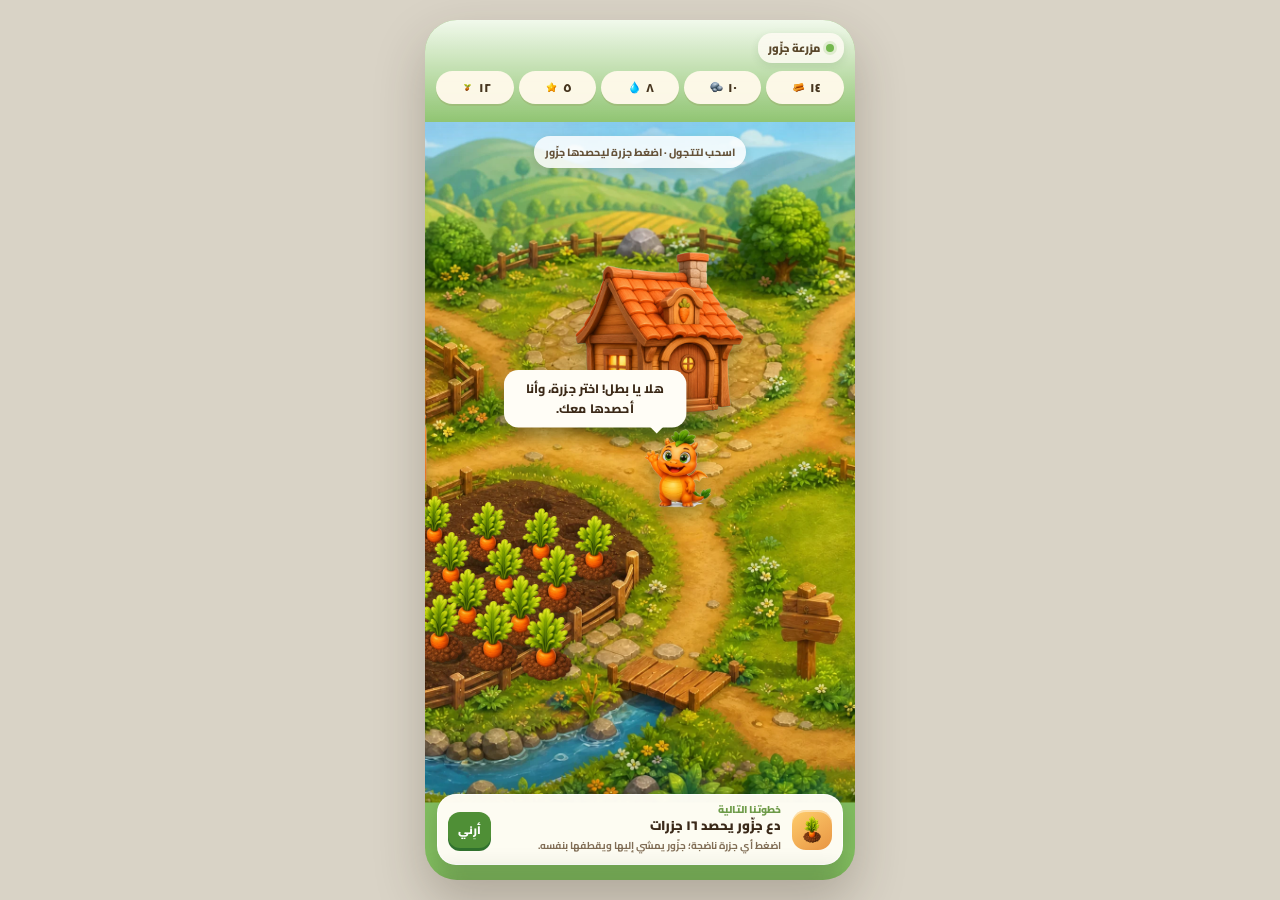
==== commit fd0506b3: "fix(farm): make each carrot harvestable" ====
--- a/farm/preview.html
+++ b/farm/preview.html
@@ -3,106 +3,104 @@
 <head>
   <meta charset="utf-8">
   <meta name="viewport" content="width=device-width,initial-scale=1,maximum-scale=1,user-scalable=no">
-  <title>مزرعة جزّور — عالم حي</title>
+  <title>مزرعة جزّور — حقل حي</title>
   <link href="https://fonts.googleapis.com/css2?family=Cairo:wght@600;700;800;900&display=swap" rel="stylesheet">
   <style>
-    :root{--ink:#3b2b1c;--cream:#fffaf0;--leaf:#4f8f36;--leaf-dark:#31722e;--shadow:rgba(38,68,25,.28);--gold:#efaa49}
-    *{box-sizing:border-box;-webkit-tap-highlight-color:transparent} html,body{width:100%;height:100%;margin:0;overflow:hidden;background:#d9d3c6}
-    body{display:grid;place-items:center;font-family:Cairo,system-ui,sans-serif;color:var(--ink);user-select:none} button{font:inherit} button:focus-visible{outline:3px solid #fff;outline-offset:4px}
-    .phone{position:relative;width:min(430px,100vw);height:min(860px,100dvh);overflow:hidden;isolation:isolate;background:linear-gradient(#9eddf0 0 15%,#77c461 16% 100%);border-radius:min(32px,4vw);box-shadow:0 22px 50px rgba(52,41,24,.25);touch-action:none}
-    .world-viewport{position:absolute;inset:0;overflow:hidden;cursor:grab}.world-viewport.is-dragging{cursor:grabbing}
-    .world{position:absolute;width:1180px;height:664px;top:102px;left:-375px;transform:translate3d(0,0,0);transform-origin:0 0;will-change:transform}
-    .world-base{position:absolute;inset:0;width:100%;height:100%;display:block;pointer-events:none}.ground-shadow{position:absolute;border-radius:50%;background:rgba(34,77,27,.25);filter:blur(5px);pointer-events:none}
-    .world-object,.farm-entity,.zone-anchor{position:absolute;border:0;padding:0;background:transparent;transform-origin:50% 100%;cursor:pointer}.world-object img,.farm-entity img{width:100%;display:block;pointer-events:none}
-    .home{z-index:283;width:192px;left:498px;top:110px;animation:breathe 4.6s ease-in-out infinite}.barn{z-index:321;width:184px;left:197px;top:193px;animation:sway 5.8s ease-in-out infinite}
-    .home-shadow{width:124px;height:24px;left:531px;top:283px}.barn-shadow{width:112px;height:22px;left:233px;top:321px}
-    .farm-entity{filter:drop-shadow(0 9px 7px var(--shadow));animation:breathe 4.8s ease-in-out infinite}.farm-entity.field{animation:fieldSway 5.2s ease-in-out infinite}.farm-entity.field.ready{filter:drop-shadow(0 9px 7px var(--shadow)) saturate(1.05)}.farm-entity:active{transform:scale(.96)}
-    .entity-shadow{position:absolute;border-radius:50%;background:rgba(34,77,27,.23);filter:blur(4px);pointer-events:none}.field-watered::after{content:'💧';position:absolute;right:38%;top:16%;font-size:23px;filter:drop-shadow(0 2px 2px rgba(29,75,150,.25));animation:drop 1.6s ease-in-out infinite}.field-sprout{animation:fieldSway 5.2s ease-in-out infinite,appear .45s cubic-bezier(.34,1.56,.64,1)}
-    @keyframes breathe{0%,100%{transform:translateY(0)}50%{transform:translateY(-2px)}}@keyframes sway{0%,100%{transform:rotate(-.7deg)}50%{transform:rotate(.7deg)}}@keyframes fieldSway{0%,100%{transform:rotate(-1deg)}50%{transform:rotate(1deg)}}@keyframes drop{0%,100%{transform:translateY(-2px);opacity:.55}50%{transform:translateY(5px);opacity:1}}@keyframes appear{from{transform:scale(.78);opacity:.3}to{transform:scale(1);opacity:1}}
-    .zone-anchor{display:grid;place-items:center;width:130px;height:78px;border-radius:50%;border:2px dashed rgba(255,255,255,.85);background:rgba(111,184,78,.24);color:#fffdf5;box-shadow:inset 0 0 20px rgba(255,255,255,.32),0 5px 15px rgba(41,85,26,.16);font:900 11px Cairo,sans-serif;animation:zonePulse 2.8s ease-in-out infinite}.zone-anchor span{padding:5px 9px;border-radius:13px;background:#fffdf5;color:#4d8036;box-shadow:0 3px 0 rgba(52,118,46,.32)}@keyframes zonePulse{50%{transform:translateY(-4px) scale(1.03)}}
-    .jazour{position:absolute;border:0;padding:0;background:transparent;left:566px;top:282px;width:94px;z-index:392;cursor:pointer;filter:drop-shadow(0 10px 7px rgba(35,72,25,.3))}.jazour img{width:100%;display:block;animation:jazourHop 1.1s ease-in-out infinite}.jazour .character-shadow{position:absolute;width:51px;height:12px;right:21px;bottom:5px;border-radius:50%;background:rgba(36,78,28,.27);filter:blur(3px);z-index:-1}@keyframes jazourHop{0%,100%{transform:translateY(0) scaleY(1)}48%{transform:translateY(-5px) scaleY(1.025)}70%{transform:translateY(0) scaleY(.975)}}
-    .speech{position:absolute;bottom:83%;right:42%;width:max-content;max-width:min(175px,43vw);padding:8px 11px;background:#fffdf6;border-radius:14px;color:#3c2a18;text-align:center;font:800 12px/1.65 Cairo,sans-serif;box-shadow:0 5px 15px rgba(49,60,33,.22);transform:scale(.6);opacity:0;transition:opacity .2s,transform .25s cubic-bezier(.34,1.56,.64,1);pointer-events:none}.speech::after{content:'';position:absolute;right:22px;top:calc(100% - 1px);border:7px solid transparent;border-top-color:#fffdf6}.speech.on{transform:scale(1);opacity:1}
-    .top-ui{position:absolute;inset:0 0 auto;z-index:30;padding:11px 11px 34px;pointer-events:none;background:linear-gradient(180deg,rgba(247,252,243,.95),rgba(247,252,243,0))}.brand{display:inline-flex;align-items:center;gap:6px;padding:5px 10px;border-radius:14px;background:rgba(255,252,244,.82);color:#5a482c;font:900 11px Cairo,sans-serif;box-shadow:0 3px 9px rgba(39,73,27,.11)}.brand-dot{width:8px;height:8px;background:#74b84d;border-radius:50%;box-shadow:0 0 0 3px rgba(116,184,77,.18)}.resources{display:flex;gap:5px;margin-top:8px;direction:rtl}.resource{display:flex;flex:1;align-items:center;justify-content:center;gap:3px;min-width:0;padding:5px 3px;border-radius:999px;background:rgba(255,249,235,.96);color:#46351f;box-shadow:0 2px 0 rgba(147,112,67,.16);font:900 12px Cairo,sans-serif}.resource img{width:17px;height:17px;object-fit:contain}.resource.bump{animation:resourceBump .48s cubic-bezier(.34,1.56,.64,1)}@keyframes resourceBump{50%{transform:scale(1.18);background:#fff}}
-    .walk-tip{position:absolute;z-index:22;left:50%;top:105px;transform:translateX(-50%);padding:6px 11px;border-radius:999px;background:rgba(255,255,255,.84);color:#65533a;font:800 10.5px Cairo,sans-serif;white-space:nowrap;box-shadow:0 3px 10px rgba(46,73,31,.14);transition:opacity .4s;pointer-events:none}.walk-tip.hide{opacity:0}
-    .objective{position:absolute;right:12px;left:12px;bottom:calc(15px + env(safe-area-inset-bottom));z-index:35;display:grid;grid-template-columns:42px 1fr auto;align-items:center;gap:9px;padding:9px 10px;background:rgba(255,253,245,.97);border:1px solid rgba(255,255,255,.85);border-radius:19px;box-shadow:0 8px 22px rgba(53,71,34,.23);direction:rtl}.objective-icon{width:40px;height:40px;display:grid;place-items:center;border-radius:14px;background:linear-gradient(145deg,#ffce6d,#e89543);box-shadow:inset 0 2px 0 rgba(255,255,255,.45)}.objective-icon img{width:29px;height:29px;object-fit:contain}.objective-kicker{color:#6e9b49;font:900 10px Cairo,sans-serif;line-height:1.2}.objective-title{margin-top:1px;color:#3a2919;font:900 13px Cairo,sans-serif;line-height:1.35}.objective-copy{display:block;margin-top:1px;color:#806d55;font:700 10px Cairo,sans-serif}.focus-button{border:0;padding:8px 10px;border-radius:12px;background:var(--leaf);color:#fff;font:900 11px Cairo,sans-serif;box-shadow:0 3px 0 var(--leaf-dark);cursor:pointer}.focus-button:active{transform:translateY(2px);box-shadow:0 1px 0 var(--leaf-dark)}
-    .undo-bar{position:absolute;right:50%;bottom:96px;z-index:44;display:flex;align-items:center;gap:7px;padding:7px 9px 7px 7px;border-radius:15px;background:#fffdf6;box-shadow:0 5px 17px rgba(48,61,30,.22);font:800 10.5px Cairo,sans-serif;transform:translateX(50%) translateY(12px);opacity:0;pointer-events:none;transition:.22s}.undo-bar.show{transform:translateX(50%) translateY(0);opacity:1;pointer-events:auto}.undo-bar button{border:0;border-radius:10px;padding:5px 8px;background:#f1a54c;color:#fff;font:900 10px Cairo,sans-serif;cursor:pointer}
-    .toast{position:absolute;z-index:60;top:118px;right:50%;width:max-content;max-width:calc(100% - 42px);padding:8px 13px;border-radius:999px;background:rgba(57,99,42,.95);color:#fff;font:800 12px Cairo,sans-serif;transform:translate(50%,-14px) scale(.92);opacity:0;pointer-events:none;transition:opacity .2s,transform .25s cubic-bezier(.34,1.56,.64,1);text-align:center}.toast.show{opacity:1;transform:translate(50%,0) scale(1)}
-    .build-sheet{position:absolute;z-index:70;right:0;bottom:0;left:0;padding:15px 15px calc(20px + env(safe-area-inset-bottom));background:#fffdf7;border-radius:25px 25px 0 0;box-shadow:0 -10px 28px rgba(41,49,26,.28);max-height:77%;overflow-y:auto;overscroll-behavior:contain;transform:translateY(108%);transition:transform .35s cubic-bezier(.34,1.25,.64,1)}.build-sheet.open{transform:translateY(0)}.sheet-handle{width:38px;height:4px;margin:0 auto 11px;border-radius:9px;background:#e7dcc8}.sheet-title{margin:0;color:#342516;font:900 17px Cairo,sans-serif}.sheet-copy{margin:2px 0 0;color:#7c684f;font:700 11px Cairo,sans-serif}.pick-grid{display:grid;grid-template-columns:1fr 1fr;gap:9px;margin-top:12px}.pick{display:flex;align-items:center;gap:8px;padding:9px;border:2px solid #ece1cb;border-radius:16px;background:#f9f4e8;text-align:right;cursor:pointer;transition:transform .12s}.pick:active{transform:scale(.96)}.pick>img{width:46px;height:46px;object-fit:contain;flex:none}.pick-name{color:#3a2919;font:900 12.5px Cairo,sans-serif}.pick-copy{display:block;margin-top:3px;color:#7d6950;font:800 10.5px Cairo,sans-serif}.sheet-actions{display:grid;grid-template-columns:1fr;gap:8px;margin-top:12px}.cancel-button{border:0;border-radius:13px;padding:10px;background:#f3eee4;color:#7b6750;font:800 12px Cairo,sans-serif;cursor:pointer}
-    @media(max-height:690px){.phone{border-radius:0}.world{top:65px}.objective{bottom:8px}.walk-tip{top:98px}.undo-bar{bottom:89px}}
+    :root { --ink:#3b2b1c; --cream:#fffaf0; --leaf:#4f8f36; --leaf-dark:#31722e; --gold:#efaa49; --shadow:rgba(38,68,25,.28); --ease:cubic-bezier(.23,1,.32,1); }
+    * { box-sizing:border-box; -webkit-tap-highlight-color:transparent; } html,body { width:100%; height:100%; margin:0; overflow:hidden; background:#d9d3c6; }
+    body { display:grid; place-items:center; font-family:Cairo,system-ui,sans-serif; color:var(--ink); user-select:none; } button { font:inherit; } button:focus-visible { outline:3px solid #fff; outline-offset:4px; }
+    .phone { position:relative; width:min(430px,100vw); height:min(860px,100dvh); overflow:hidden; isolation:isolate; background:#82bd60; border-radius:min(32px,4vw); box-shadow:0 22px 50px rgba(52,41,24,.25); touch-action:none; }
+    .world-viewport { position:absolute; inset:0; overflow:hidden; cursor:grab; } .world-viewport.is-dragging { cursor:grabbing; }
+    .world { position:absolute; width:1180px; height:664px; top:102px; left:-375px; transform:translate3d(0,0,0); transform-origin:0 0; will-change:transform; }
+    .world-base { position:absolute; inset:0; width:100%; height:100%; display:block; pointer-events:none; }
+    .ground-shadow { position:absolute; border-radius:50%; background:rgba(34,77,27,.25); filter:blur(5px); pointer-events:none; }
+    .home-shadow { width:124px; height:24px; left:531px; top:283px; } .barn-shadow { width:112px; height:22px; left:233px; top:321px; }
+    .world-object { position:absolute; border:0; padding:0; background:transparent; transform-origin:50% 100%; cursor:pointer; filter:drop-shadow(0 9px 7px var(--shadow)); }
+    .world-object img { width:100%; display:block; pointer-events:none; }.home { z-index:283; width:192px; left:498px; top:110px; animation:breathe 4.6s ease-in-out infinite; }.barn { z-index:321; width:184px; left:197px; top:193px; animation:sway 5.8s ease-in-out infinite; }
+    @keyframes breathe { 0%,100%{transform:translateY(0)} 50%{transform:translateY(-2px)} } @keyframes sway { 0%,100%{transform:rotate(-.7deg)} 50%{transform:rotate(.7deg)} }
+
+    /* الرقعة جزء من الأرض نفسها؛ لا توجد صورة حقل تُوضع فوق صورة حقل */
+    .plot-hit { position:absolute; left:229px; top:348px; width:382px; height:236px; border:0; border-radius:46%; background:transparent; z-index:350; pointer-events:none; }
+    .crop { position:absolute; z-index:400; width:54px; min-height:56px; border:0; padding:0; background:transparent; cursor:pointer; transform-origin:50% 90%; filter:drop-shadow(0 5px 4px rgba(38,55,20,.26)); transition:filter .18s var(--ease); }
+    .crop img { width:100%; height:auto; display:block; pointer-events:none; } .crop:hover { filter:drop-shadow(0 7px 5px rgba(38,55,20,.35)) brightness(1.07); }
+    .crop.ready { animation:cropReady 1.75s ease-in-out infinite; }.crop.growing { animation:cropGrow 4.2s ease-in-out infinite; }.crop.seed { opacity:.92; }
+    .crop.ready::after { content:''; position:absolute; inset:20% 10% 6%; border-radius:50%; border:2px solid rgba(255,229,104,.8); opacity:0; animation:readyRing 1.75s ease-in-out infinite; pointer-events:none; }
+    .crop.empty { width:42px; height:34px; border-radius:50%; background:rgba(40,22,10,.05); cursor:pointer; filter:none; }.crop.empty::before { content:'+'; display:grid; place-items:center; width:25px; height:25px; margin:4px auto; border-radius:50%; color:#74451f; background:rgba(255,247,225,.72); box-shadow:0 2px 0 rgba(81,47,18,.22); font:900 18px/1 Cairo,sans-serif; opacity:.78; transition:opacity .18s; }.crop.empty:hover::before { opacity:1; }
+    @keyframes cropReady { 0%,100%{transform:translateY(0) rotate(-1deg)} 50%{transform:translateY(-3px) rotate(1deg)} } @keyframes cropGrow { 0%,100%{transform:rotate(-1deg)} 50%{transform:rotate(1deg)} } @keyframes readyRing { 0%,70%,100%{transform:scale(.75);opacity:0} 82%{transform:scale(1.08);opacity:.9} }
+    .crop.pulling { pointer-events:none; animation:none; } .crop.pulling img { animation:pullUp .52s var(--ease) forwards; } @keyframes pullUp { 0%{transform:translateY(0) rotate(0) scale(1);opacity:1} 68%{transform:translateY(-39px) rotate(-9deg) scale(1.13);opacity:1} 100%{transform:translateY(-66px) rotate(10deg) scale(.68);opacity:0} }
+    .crop-spark { position:absolute; z-index:999; width:9px; height:9px; border-radius:50%; background:#ffd164; pointer-events:none; box-shadow:0 0 0 2px rgba(255,255,255,.35); }
+    .reward-carrot { position:absolute; z-index:1000; width:17px; height:42px; border-radius:52% 52% 62% 62%; background:linear-gradient(90deg,#ef7423,#ffb33e 52%,#df5a1a); box-shadow:inset 3px 1px 0 rgba(255,234,147,.48),0 3px 5px rgba(74,48,19,.24); pointer-events:none; transform-origin:50% 88%; }.reward-carrot::before { content:''; position:absolute; left:2px; right:2px; top:-11px; height:15px; border-radius:65% 25% 60% 25%; background:linear-gradient(90deg,#397e32,#7fc34d); transform:rotate(-10deg); }
+
+    .jazour { position:absolute; border:0; padding:0; background:transparent; left:566px; top:282px; width:94px; z-index:680; cursor:pointer; filter:drop-shadow(0 10px 7px rgba(35,72,25,.3)); transition:left .72s var(--ease),top .72s var(--ease),transform .34s var(--ease); }.jazour.is-harvesting { transform:scale(1.08) rotate(-3deg); }.jazour img { width:100%; display:block; animation:jazourHop 1.1s ease-in-out infinite; }.jazour .character-shadow { position:absolute; width:51px; height:12px; right:21px; bottom:5px; border-radius:50%; background:rgba(36,78,28,.27); filter:blur(3px); z-index:-1; } @keyframes jazourHop { 0%,100%{transform:translateY(0) scaleY(1)}48%{transform:translateY(-5px) scaleY(1.025)}70%{transform:translateY(0) scaleY(.975)} }
+    .speech { position:absolute; bottom:83%; right:42%; width:max-content; max-width:min(178px,43vw); padding:8px 11px; background:#fffdf6; border-radius:14px; color:#3c2a18; text-align:center; font:800 12px/1.65 Cairo,sans-serif; box-shadow:0 5px 15px rgba(49,60,33,.22); transform:scale(.6); opacity:0; transition:opacity .2s,transform .25s cubic-bezier(.34,1.56,.64,1); pointer-events:none; }.speech::after { content:''; position:absolute; right:22px; top:calc(100% - 1px); border:7px solid transparent; border-top-color:#fffdf6; }.speech.on { transform:scale(1); opacity:1; }
+
+    .top-ui { position:absolute; inset:0 0 auto; z-index:30; padding:11px 11px 34px; pointer-events:none; background:linear-gradient(180deg,rgba(247,252,243,.95),rgba(247,252,243,0)); }.brand { display:inline-flex; align-items:center; gap:6px; padding:5px 10px; border-radius:14px; background:rgba(255,252,244,.82); color:#5a482c; font:900 11px Cairo,sans-serif; box-shadow:0 3px 9px rgba(39,73,27,.11); }.brand-dot { width:8px; height:8px; background:#74b84d; border-radius:50%; box-shadow:0 0 0 3px rgba(116,184,77,.18); }.resources { display:flex; gap:5px; margin-top:8px; direction:rtl; }.resource { display:flex; flex:1; align-items:center; justify-content:center; gap:3px; min-width:0; padding:5px 3px; border-radius:999px; background:rgba(255,249,235,.96); color:#46351f; box-shadow:0 2px 0 rgba(147,112,67,.16); font:900 12px Cairo,sans-serif; }.resource img { width:17px; height:17px; object-fit:contain; }.resource.bump { animation:resourceBump .48s cubic-bezier(.34,1.56,.64,1); } @keyframes resourceBump { 50%{transform:scale(1.18);background:#fff} }
+    .walk-tip { position:absolute; z-index:22; left:50%; top:105px; transform:translateX(-50%); padding:6px 11px; border-radius:999px; background:rgba(255,255,255,.84); color:#65533a; font:800 10.5px Cairo,sans-serif; white-space:nowrap; box-shadow:0 3px 10px rgba(46,73,31,.14); transition:opacity .4s; pointer-events:none; }.walk-tip.hide{opacity:0}
+    .objective { position:absolute; right:12px; left:12px; bottom:calc(15px + env(safe-area-inset-bottom)); z-index:35; display:grid; grid-template-columns:42px 1fr auto; align-items:center; gap:9px; padding:9px 10px; background:rgba(255,253,245,.98); border:1px solid rgba(255,255,255,.85); border-radius:19px; box-shadow:0 8px 22px rgba(53,71,34,.23); direction:rtl; }.objective-icon { width:40px; height:40px; display:grid; place-items:center; border-radius:14px; background:linear-gradient(145deg,#ffce6d,#e89543); box-shadow:inset 0 2px 0 rgba(255,255,255,.45); overflow:hidden; }.objective-icon img { width:29px; height:29px; object-fit:contain; }.objective-kicker { color:#6e9b49; font:900 10px Cairo,sans-serif; line-height:1.2; }.objective-title { margin-top:1px; color:#3a2919; font:900 13px Cairo,sans-serif; line-height:1.35; }.objective-copy { display:block; margin-top:1px; color:#806d55; font:700 10px Cairo,sans-serif; }.focus-button { border:0; padding:8px 10px; border-radius:12px; background:var(--leaf); color:#fff; font:900 11px Cairo,sans-serif; box-shadow:0 3px 0 var(--leaf-dark); cursor:pointer; }.focus-button:active { transform:translateY(2px); box-shadow:0 1px 0 var(--leaf-dark); }
+    .toast { position:absolute; z-index:900; top:118px; right:50%; width:max-content; max-width:calc(100% - 42px); padding:8px 13px; border-radius:999px; background:rgba(57,99,42,.95); color:#fff; font:800 12px Cairo,sans-serif; transform:translate(50%,-14px) scale(.92); opacity:0; pointer-events:none; transition:opacity .2s,transform .25s cubic-bezier(.34,1.56,.64,1); text-align:center; }.toast.show { opacity:1; transform:translate(50%,0) scale(1); }
+    .action-sheet { position:absolute; z-index:1000; right:0; bottom:0; left:0; padding:15px 15px calc(20px + env(safe-area-inset-bottom)); background:#fffdf7; border-radius:25px 25px 0 0; box-shadow:0 -10px 28px rgba(41,49,26,.28); transform:translateY(108%); transition:transform .35s cubic-bezier(.34,1.25,.64,1); }.action-sheet.open{transform:translateY(0)}.sheet-handle{width:38px;height:4px;margin:0 auto 11px;border-radius:9px;background:#e7dcc8}.sheet-title{margin:0;color:#342516;font:900 17px Cairo,sans-serif}.sheet-copy{margin:2px 0 0;color:#7c684f;font:700 11px Cairo,sans-serif}.sheet-actions{display:grid;gap:9px;margin-top:13px}.sheet-action{display:flex;align-items:center;gap:10px;width:100%;border:2px solid #ece1cb;border-radius:16px;padding:10px;background:#f9f4e8;text-align:right;color:#3a2919;cursor:pointer}.sheet-action img{width:40px;height:40px;object-fit:contain}.sheet-action b{font:900 12.5px Cairo,sans-serif}.sheet-action small{display:block;margin-top:2px;color:#7d6950;font:800 10.5px Cairo,sans-serif}.cancel-button{width:100%;border:0;border-radius:13px;padding:10px;background:#f3eee4;color:#7b6750;font:800 12px Cairo,sans-serif;cursor:pointer}
+    @media(max-height:690px){.phone{border-radius:0}.world{top:65px}.objective{bottom:8px}.walk-tip{top:98px}} @media(prefers-reduced-motion:reduce){*,*::before,*::after{animation-duration:.01ms!important;animation-iteration-count:1!important;transition-duration:.01ms!important}}
   </style>
 </head>
 <body>
   <main class="phone" aria-label="مزرعة جزّور">
-    <div class="world-viewport" id="viewport" aria-label="عالم المزرعة القابل للتجول">
-      <section class="world" id="world" aria-label="عالم مزرعة جزّور">
-        <img class="world-base" src="land/world_farm_3d.webp" alt="أرض مزرعة ثلاثية الأبعاد فيها طرق ومناطق مزروعة">
-        <span class="ground-shadow home-shadow"></span>
-        <button class="world-object home" id="home" type="button" aria-label="بيت جزّور"><img src="buildings/home_exact.webp?v=3" alt="بيت جزّور"></button>
-        <span class="ground-shadow barn-shadow"></span>
-        <button class="world-object barn" id="barn" type="button" aria-label="حظيرة الرفيق"><img src="buildings/barn_exact.webp?v=3" alt="حظيرة الرفيق"></button>
-        <div id="farmEntities"></div>
-        <button class="jazour" id="jazour" type="button" aria-label="تحدث مع جزّور"><span class="character-shadow"></span><span class="speech" id="speech" aria-live="polite"></span><img id="jazourImage" src="characters/jazour/hero.webp?v=3" alt="جزّور"></button>
-      </section>
-    </div>
+    <div class="world-viewport" id="viewport" aria-label="عالم المزرعة القابل للتجول"><section class="world" id="world" aria-label="عالم مزرعة جزّور">
+      <img class="world-base" src="land/world_farm_single_plot.webp?v=farm-v4" alt="مزرعة ثلاثية الأبعاد فيها رقعة جزر واحدة منظمة">
+      <span class="ground-shadow home-shadow"></span><button class="world-object home" id="home" type="button" aria-label="بيت جزّور"><img src="buildings/home_exact.webp?v=3" alt="بيت جزّور"></button>
+      <span class="ground-shadow barn-shadow"></span><button class="world-object barn" id="barn" type="button" aria-label="حظيرة الرفيق"><img src="buildings/barn_exact.webp?v=3" alt="حظيرة الرفيق"></button>
+      <div class="plot-hit" aria-hidden="true"></div><div id="cropLayer" aria-label="رقعة الجزر"></div>
+      <button class="jazour" id="jazour" type="button" aria-label="تحدث مع جزّور"><span class="character-shadow"></span><span class="speech" id="speech" aria-live="polite"></span><img id="jazourImage" src="characters/jazour/hero.webp?v=farm-v4" alt="جزّور"></button>
+    </section></div>
     <div class="top-ui"><div class="brand"><span class="brand-dot"></span>مزرعة جزّور</div><div class="resources" aria-label="موارد المزرعة"><div class="resource" data-resource="wood"><span></span><img src="resources/wood.webp" alt="خشب"></div><div class="resource" data-resource="stone"><span></span><img src="resources/stone.webp" alt="حجر"></div><div class="resource" data-resource="water"><span></span><img src="resources/water.webp" alt="ماء"></div><div class="resource" data-resource="light"><span></span><img src="resources/light.webp" alt="نور"></div><div class="resource" data-resource="seed"><span></span><img src="resources/seed.webp" alt="بذور"></div></div></div>
-    <p class="walk-tip" id="walkTip">اسحب لتتجول · اضغط الحقل لتزرع</p><div class="toast" id="toast" role="status"></div>
-    <div class="undo-bar" id="undoBar"><span id="undoText"></span><button id="undoButton" type="button">تراجع</button></div>
-    <section class="objective" aria-label="الخطوة التالية"><div class="objective-icon"><img id="objectiveIcon" src="resources/seed.webp" alt=""></div><div><div class="objective-kicker">خطوتنا التالية</div><div class="objective-title" id="objectiveTitle"></div><span class="objective-copy" id="objectiveCopy"></span></div><button class="focus-button" id="focusButton" type="button">أرِني</button></section>
-    <section class="build-sheet" id="buildSheet" aria-labelledby="sheetTitle" aria-hidden="true"><div class="sheet-handle"></div><h2 class="sheet-title" id="sheetTitle"></h2><p class="sheet-copy" id="sheetCopy"></p><div class="pick-grid" id="pickGrid"></div><div class="sheet-actions"><button class="cancel-button" id="cancelButton" type="button">ليس الآن</button></div></section>
+    <p class="walk-tip" id="walkTip">اسحب لتتجول · اضغط جزرة ليحصدها جزّور</p><div class="toast" id="toast" role="status"></div>
+    <section class="objective" aria-label="الخطوة التالية"><div class="objective-icon"><img id="objectiveIcon" src="crops/carrot_ready.webp" alt=""></div><div><div class="objective-kicker">خطوتنا التالية</div><div class="objective-title" id="objectiveTitle"></div><span class="objective-copy" id="objectiveCopy"></span></div><button class="focus-button" id="focusButton" type="button">أرِني</button></section>
+    <section class="action-sheet" id="sheet" aria-labelledby="sheetTitle" aria-hidden="true"><div class="sheet-handle"></div><h2 class="sheet-title" id="sheetTitle"></h2><p class="sheet-copy" id="sheetCopy"></p><div class="sheet-actions" id="sheetActions"></div><button class="cancel-button" id="cancelButton" type="button">ليس الآن</button></section>
   </main>
-  <script>
-  (() => {
-    const STORAGE_KEY='jazarah-farm-v2';
-    const VERSION='ab1';
-    const GROW={sprout:2*60*1000,ready:10*60*1000};
-    const ICONS={wood:'resources/wood.webp',stone:'resources/stone.webp',water:'resources/water.webp',light:'resources/light.webp',seed:'resources/seed.webp'};
-    const ZONES={
-      serviceNorth:{kind:'service',label:'ساحة البئر',x:920,y:226,w:124},
-      serviceSouth:{kind:'service',label:'ساحة الخدمة',x:874,y:422,w:120},
-      companion:{kind:'companion',label:'عش الرفيق',x:688,y:430,w:86},
-      fieldA:{kind:'field',label:'حقل الجزر',x:350,y:451,w:192}
-    };
-    const ASSETS={well:'buildings/well.webp?v='+VERSION,egg:'companions/egg_brown.webp?v='+VERSION,fieldReady:'buildings/field.webp?v='+VERSION,fieldSeed:'fields/carrot_seed.webp?v='+VERSION,fieldSprout:'fields/carrot_sprout.webp?v='+VERSION};
-    const viewport=document.getElementById('viewport'),world=document.getElementById('world'),entities=document.getElementById('farmEntities'),walkTip=document.getElementById('walkTip'),speech=document.getElementById('speech'),jazour=document.getElementById('jazour'),jazourImage=document.getElementById('jazourImage'),toast=document.getElementById('toast'),sheet=document.getElementById('buildSheet'),pickGrid=document.getElementById('pickGrid'),sheetTitle=document.getElementById('sheetTitle'),sheetCopy=document.getElementById('sheetCopy'),objectiveIcon=document.getElementById('objectiveIcon'),objectiveTitle=document.getElementById('objectiveTitle'),objectiveCopy=document.getElementById('objectiveCopy'),focusButton=document.getElementById('focusButton'),undoBar=document.getElementById('undoBar'),undoText=document.getElementById('undoText');
-    const digits=n=>String(n).replace(/\d/g,d=>'٠١٢٣٤٥٦٧٨٩'[d]);
-    const copy=o=>JSON.parse(JSON.stringify(o));
-    function defaults(){const now=Date.now();return {version:2,lastVisitAt:now,resources:{wood:14,stone:10,water:8,light:5,seed:12},inventory:[],zones:{serviceNorth:'well',serviceSouth:null,companion:'egg',fieldA:{stage:'ready',changedAt:now-GROW.ready,wateredAt:now-GROW.ready}}};}
-    function load(){try{const raw=JSON.parse(localStorage.getItem(STORAGE_KEY));if(raw&&raw.version===2)return raw;}catch(e){}return defaults();}
-    let state=load(),undoSnapshot=null,undoTimer=null,speechTimer=null,toastTimer=null,drag=null,moved=0,worldScale=1;
-    function save(){state.lastVisitAt=Date.now();localStorage.setItem(STORAGE_KEY,JSON.stringify(state));}
-    function grow(){const f=state.zones.fieldA;if(!f||!f.wateredAt)return;const age=Date.now()-f.wateredAt;const before=f.stage;if(age>=GROW.ready)f.stage='ready';else if(age>=GROW.sprout)f.stage='sprout';else if(f.stage==='seed')f.stage='watered';if(before!==f.stage)notify(f.stage==='ready'?'كبر الجزر وهو ينتظرك!':'طلعت براعم الجزر!');}
-    function captureUndo(text){undoSnapshot=copy(state);undoText.textContent=text;undoBar.classList.add('show');clearTimeout(undoTimer);undoTimer=setTimeout(()=>undoBar.classList.remove('show'),7000);}
-    document.getElementById('undoButton').onclick=()=>{if(!undoSnapshot)return;state=undoSnapshot;undoSnapshot=null;undoBar.classList.remove('show');save();renderAll();notify('رجعنا آخر خطوة');say('ولا يهمك، نرتبها من جديد.', 'happy.webp');};
-    function say(text,pose='hero.webp'){speech.textContent=text;speech.classList.add('on');jazourImage.src=`characters/jazour/${pose}?v=${VERSION}`;clearTimeout(speechTimer);speechTimer=setTimeout(()=>{speech.classList.remove('on');jazourImage.src=`characters/jazour/hero.webp?v=${VERSION}`},2600)}
-    function notify(text){toast.textContent=text;toast.classList.add('show');clearTimeout(toastTimer);toastTimer=setTimeout(()=>toast.classList.remove('show'),2300)}
-    function paintResources(){Object.entries(state.resources).forEach(([key,value])=>{const el=document.querySelector(`[data-resource="${key}"] span`);if(el)el.textContent=digits(value);});}
-    function bump(key){const el=document.querySelector(`[data-resource="${key}"]`);if(!el)return;el.classList.remove('bump');void el.offsetWidth;el.classList.add('bump');}
-    function spend(cost){Object.entries(cost).forEach(([key,value])=>{state.resources[key]-=value;bump(key);});paintResources();}
-    function fieldAsset(stage){return stage==='ready'?ASSETS.fieldReady:stage==='sprout'?ASSETS.fieldSprout:ASSETS.fieldSeed}
-    function itemMarkup(zoneId,item){const z=ZONES[zoneId];if(item==='well'){return `<span class="entity-shadow" style="width:75px;height:14px;left:${z.x-37}px;top:${z.y-3}px;z-index:${z.y-1}"></span><button class="farm-entity" data-zone="${zoneId}" type="button" aria-label="${z.label}" style="width:${z.w}px;left:${z.x-z.w/2}px;top:${z.y-z.w*.88}px;z-index:${z.y}"><img src="${ASSETS.well}" alt="بئر المزرعة"></button>`;} if(item==='egg'){return `<span class="entity-shadow" style="width:49px;height:11px;left:${z.x-24}px;top:${z.y-2}px;z-index:${z.y-1}"></span><button class="farm-entity" data-zone="${zoneId}" type="button" aria-label="عش الرفيق" style="width:${z.w}px;left:${z.x-z.w/2}px;top:${z.y-z.w*.75}px;z-index:${z.y}"><img src="${ASSETS.egg}" alt="عش الرفيق"></button>`;}return ''}
-    function fieldMarkup(){const z=ZONES.fieldA,f=state.zones.fieldA,stage=f.stage,watered=stage==='watered';return `<span class="entity-shadow" style="width:116px;height:18px;left:${z.x-58}px;top:${z.y+5}px;z-index:${z.y-1}"></span><button class="farm-entity field ${stage} ${watered?'field-watered':''} ${stage==='sprout'?'field-sprout':''}" data-zone="fieldA" type="button" aria-label="حقل الجزر: ${fieldLabel(stage)}" style="width:${z.w}px;left:${z.x-z.w/2}px;top:${z.y-z.w*.72}px;z-index:${z.y}"><img src="${fieldAsset(stage)}" alt="${fieldLabel(stage)}"></button>`}
-    function emptyZoneMarkup(zoneId){const z=ZONES[zoneId];let item=null;if(z.kind==='service'&&state.inventory.includes('well'))item='well';if(z.kind==='companion'&&state.inventory.includes('egg'))item='egg';if(!item)return '';const label=item==='well'?'ضع البئر هنا':'ضع عش الرفيق هنا';return `<button class="zone-anchor" data-empty-zone="${zoneId}" type="button" style="left:${z.x-65}px;top:${z.y-40}px;z-index:${z.y}"><span>${label}</span></button>`}
-    function renderEntities(){grow();const h=[];Object.entries(state.zones).forEach(([zoneId,item])=>{if(zoneId==='fieldA')return;if(item)h.push(itemMarkup(zoneId,item));else h.push(emptyZoneMarkup(zoneId));});h.push(fieldMarkup());entities.innerHTML=h.join('');entities.querySelectorAll('[data-zone]').forEach(el=>el.addEventListener('click',()=>{if(moved<=12){const zone=el.dataset.zone;zone==='fieldA'?openField():openObject(zone);}}));entities.querySelectorAll('[data-empty-zone]').forEach(el=>el.addEventListener('click',()=>{if(moved<=12)restoreTo(el.dataset.emptyZone);}));}
-    function fieldLabel(stage){return ({empty:'حوض جزر جاهز للزرع',seed:'بذور الجزر',watered:'حوض تم سقيه',sprout:'براعم الجزر',ready:'جزر جاهز للحصاد'})[stage]||'حقل الجزر'}
-    function refreshObjective(){const f=state.zones.fieldA;let title,copyText,icon,focus='fieldA';if(f.stage==='ready'){title='احصد جزر مزرعتك';copyText='اضغط الحقل؛ الجزر صار جاهزًا.';icon=ASSETS.fieldReady;}else if(f.stage==='empty'){title='ازرع حوض الجزر';copyText='بذرة واحدة تفتح مرحلة نمو جديدة.';icon=ICONS.seed;}else if(f.stage==='seed'){title='اسقِ البذور';copyText='قطرة ماء تساعد البراعم على الظهور.';icon=ICONS.water;}else if(f.stage==='watered'){title='البذور شربت الماء';copyText='ارجع بعد قليل لتشاهد أول براعم.';icon=ASSETS.fieldSeed;}else{title='براعم الجزر تكبر';copyText='ستصبح جاهزة للحصاد بعد أن تنمو.';icon=ASSETS.fieldSprout;}objectiveTitle.textContent=title;objectiveCopy.textContent=copyText;objectiveIcon.src=icon;focusButton.dataset.target=focus;}
-    function openSheet(title,copyText,cards){sheetTitle.textContent=title;sheetCopy.textContent=copyText;pickGrid.innerHTML=cards.map(c=>`<button class="pick" type="button" data-action="${c.id}"><img src="${c.img}" alt=""><span><span class="pick-name">${c.name}</span><span class="pick-copy">${c.copy}</span></span></button>`).join('');pickGrid.querySelectorAll('[data-action]').forEach(btn=>btn.onclick=()=>{const card=cards.find(c=>c.id===btn.dataset.action);card.run();});sheet.classList.add('open');sheet.setAttribute('aria-hidden','false');}
-    function closeSheet(){sheet.classList.remove('open');sheet.setAttribute('aria-hidden','true');}
-    function openField(){const f=state.zones.fieldA;if(f.stage==='empty'){openSheet('حوض الجزر جاهز','اختر فعلًا واحدًا واضحًا الآن.',[{id:'plant',name:'ازرع جزرًا',copy:'استخدم بذرة واحدة',img:ICONS.seed,run:plant}]);return;}if(f.stage==='seed'){openSheet('البذور تنتظر الماء','السقي هو خطوتنا التالية.',[{id:'water',name:'اسقِ الحوض',copy:'استخدم قطرة ماء واحدة',img:ICONS.water,run:water} ,{id:'uproot',name:'اقتلع البذور',copy:'افرغ الحوض بأمان',img:ICONS.seed,run:uproot}]);return;}if(f.stage==='watered'){openSheet('سقينا الحوض','البراعم تحتاج وقتًا قصيرًا لتظهر.',[{id:'uproot',name:'اقتلع البذور',copy:'افرغ الحوض بأمان',img:ICONS.seed,run:uproot}]);return;}if(f.stage==='sprout'){openSheet('براعم صغيرة جميلة','دعها تكبر أو غيّر خطتك.',[{id:'uproot',name:'اقتلع البراعم',copy:'افرغ الحوض بأمان',img:ICONS.seed,run:uproot}]);return;}openSheet('الجزر جاهز!','الحصاد يفرغ الحوض لدورة جديدة.',[{id:'harvest',name:'احصد الجزر',copy:'اكسب بذرتين للدورة القادمة',img:ASSETS.fieldReady,run:harvest}]);}
-    function plant(){if(state.resources.seed<1){notify('نحتاج بذرة من مهمة لطيفة');return;}captureUndo('يمكنك التراجع عن الزراعة');spend({seed:1});state.zones.fieldA={stage:'seed',changedAt:Date.now(),wateredAt:null};save();closeSheet();renderAll();notify('زرعنا البذور في صف مرتب');say('حلو! الآن نرويها.', 'excited.webp');}
-    function water(){if(state.resources.water<1){notify('ناقصنا ماء للحقل');return;}captureUndo('يمكنك التراجع عن السقي');spend({water:1});state.zones.fieldA.stage='watered';state.zones.fieldA.wateredAt=Date.now();save();closeSheet();renderAll();notify('ارتوى الحقل');say('يا سلام! ننتظر البراعم.', 'happy.webp');}
-    function uproot(){captureUndo('يمكنك التراجع عن الإزالة');const f=state.zones.fieldA;if(f.stage!=='empty')state.resources.seed+=1;state.zones.fieldA={stage:'empty',changedAt:Date.now(),wateredAt:null};save();closeSheet();renderAll();notify('أفرغنا الحوض بترتيب');say('تمام، نبدأ من جديد وقت ما تحب.', 'thinking.webp');}
-    function harvest(){captureUndo('يمكنك التراجع عن الحصاد');state.resources.seed+=2;state.zones.fieldA={stage:'empty',changedAt:Date.now(),wateredAt:null};save();closeSheet();renderAll();notify('أحسنت! جمعت جزرك وبذرتين');say('يا سلام! حصاد جميل يا بطل.', 'celebrate.webp');}
-    function openObject(zoneId){const item=state.zones[zoneId],z=ZONES[zoneId],other=Object.keys(ZONES).find(id=>ZONES[id].kind===z.kind&&id!==zoneId&&!state.zones[id]);const name=item==='well'?'البئر':'عش الرفيق';const cards=[];if(other)cards.push({id:'move',name:'انقل '+name,copy:'إلى موقع مناسب آخر',img:item==='well'?ASSETS.well:ASSETS.egg,run:()=>moveItem(zoneId,other)});cards.push({id:'store',name:'خزّن '+name,copy:'يمكنك وضعه لاحقًا بلا تكلفة',img:item==='well'?ASSETS.well:ASSETS.egg,run:()=>storeItem(zoneId)});openSheet(name,'كل خيار يحافظ على ترتيب المزرعة.',cards);}
-    function moveItem(from,to){captureUndo('يمكنك إعادة العنصر لمكانه');state.zones[to]=state.zones[from];state.zones[from]=null;save();closeSheet();renderAll();notify('انتقل العنصر إلى مكانه الجديد');say('كذا صارت المزرعة أرتب!', 'proud.webp');}
-    function storeItem(zoneId){const item=state.zones[zoneId];captureUndo('يمكنك استرجاع العنصر');state.zones[zoneId]=null;if(!state.inventory.includes(item))state.inventory.push(item);save();closeSheet();renderAll();notify('حفظناه في صندوق المزرعة');say('ممتاز، نقدر نرجعه وقت ما نبي.', 'happy.webp');}
-    function restoreTo(zoneId){const item=ZONES[zoneId].kind==='service'?'well':'egg';captureUndo('يمكنك التراجع عن الوضع');state.zones[zoneId]=item;state.inventory=state.inventory.filter(x=>x!==item);save();renderAll();notify('رجعنا العنصر إلى مكانه');say('رجع لمكانه الصح!', 'celebrate.webp');}
-    function focusTarget(){const z=ZONES[focusButton.dataset.target||'fieldA'];const vp=viewport.getBoundingClientRect();pan.x=clamp(vp.width/2-(world.offsetLeft+z.x*worldScale),pan.minX,pan.maxX);pan.y=clamp(vp.height*.43-(world.offsetTop+z.y*worldScale),pan.minY,pan.maxY);paintWorld();say('هنا خطوتنا التالية.', 'thinking.webp');}
-    const pan={x:0,y:0,minX:0,maxX:0,minY:0,maxY:0};function clamp(v,min,max){return Math.max(min,Math.min(max,v));}function paintWorld(){world.style.transform=`translate3d(${pan.x}px,${pan.y}px,0) scale(${worldScale})`}function fitWorld(){const vp=viewport.getBoundingClientRect(),card=document.querySelector('.objective'),band=card?card.getBoundingClientRect().top-vp.top:vp.height,left=world.offsetLeft,top=world.offsetTop,W=world.offsetWidth,H=world.offsetHeight;worldScale=Math.max(1,vp.width/W,(band-top)/H);const w=W*worldScale,h=H*worldScale;pan.maxX=-left;pan.minX=vp.width-(left+w);pan.maxY=0;pan.minY=band-(top+h);if(pan.minX>pan.maxX)pan.minX=pan.maxX=(vp.width-w)/2-left;if(pan.minY>pan.maxY)pan.minY=pan.maxY=0;pan.x=clamp(pan.x,pan.minX,pan.maxX);pan.y=clamp(pan.y,pan.minY,pan.maxY);paintWorld()}
-    viewport.addEventListener('pointerdown',e=>{moved=0;if(e.target.closest('button,.objective,.build-sheet,.top-ui,.undo-bar'))return;drag={x:e.clientX,y:e.clientY};viewport.classList.add('is-dragging');walkTip.classList.add('hide')});addEventListener('pointermove',e=>{if(!drag)return;const dx=e.clientX-drag.x,dy=e.clientY-drag.y;moved+=Math.abs(dx)+Math.abs(dy);pan.x=clamp(pan.x+dx,pan.minX,pan.maxX);pan.y=clamp(pan.y+dy,pan.minY,pan.maxY);drag={x:e.clientX,y:e.clientY};paintWorld()});function endDrag(){drag=null;viewport.classList.remove('is-dragging')}addEventListener('pointerup',endDrag);addEventListener('pointercancel',endDrag);
-    function renderAll(){renderEntities();paintResources();refreshObjective();}
-    document.getElementById('home').onclick=()=>say('هذا بيتي… تعال نرتب المزرعة سوا!', 'happy.webp');document.getElementById('barn').onclick=()=>say('الحظيرة قريبة من عش الرفيق.', 'encourage.webp');jazour.onclick=()=>say('نزرع ونروي ونحصد… خطوة خطوة!', 'celebrate.webp');focusButton.onclick=focusTarget;document.getElementById('cancelButton').onclick=closeSheet;addEventListener('resize',fitWorld);addEventListener('orientationchange',fitWorld);addEventListener('storage',e=>{if(e.key===STORAGE_KEY){state=load();renderAll();}});
-    grow();save();renderAll();fitWorld();setTimeout(()=>say(state.zones.fieldA.stage==='ready'?'هلا يا بطل! جزرك جاهز للحصاد.':'هلا يا بطل! خلّنا نعتني بحقلنا.', 'wave.webp'),650);
-  })();
-  </script>
+<script>
+(() => {
+  const KEY='jazarah-farm-single-plot-v1', VERSION='farm-v4', GROW_MS=10*60*1000;
+  const ASSETS={ seed:'crops/carrot_seedling.webp?v='+VERSION, growing:'crops/carrot_growing.webp?v='+VERSION, ready:'crops/carrot_ready.webp?v='+VERSION, water:'resources/water.webp', seedIcon:'resources/seed.webp', light:'resources/light.webp' };
+  const CELLS=[
+    {x:375,y:400,s:45},{x:427,y:408,s:47},{x:479,y:416,s:49},{x:531,y:424,s:51},
+    {x:339,y:431,s:47},{x:391,y:439,s:49},{x:443,y:447,s:51},{x:495,y:455,s:53},
+    {x:303,y:462,s:49},{x:355,y:470,s:51},{x:407,y:478,s:53},{x:459,y:486,s:55},
+    {x:328,y:495,s:51},{x:380,y:503,s:53},{x:432,y:511,s:55},{x:484,y:519,s:57}
+  ];
+  const viewport=document.getElementById('viewport'), world=document.getElementById('world'), cropLayer=document.getElementById('cropLayer'), jazour=document.getElementById('jazour'), jazourImage=document.getElementById('jazourImage'), speech=document.getElementById('speech'), walkTip=document.getElementById('walkTip'), toast=document.getElementById('toast'), sheet=document.getElementById('sheet'), sheetTitle=document.getElementById('sheetTitle'), sheetCopy=document.getElementById('sheetCopy'), sheetActions=document.getElementById('sheetActions'), objectiveIcon=document.getElementById('objectiveIcon'), objectiveTitle=document.getElementById('objectiveTitle'), objectiveCopy=document.getElementById('objectiveCopy'), focusButton=document.getElementById('focusButton');
+  const arabic=n=>String(n).replace(/\d/g,d=>'٠١٢٣٤٥٦٧٨٩'[d]); const clone=o=>JSON.parse(JSON.stringify(o));
+  function makeState(){const now=Date.now();return{v:1,resources:{wood:14,stone:10,water:8,light:5,seed:12},crops:CELLS.map(()=>({stage:'ready',wateredAt:now-GROW_MS-1})),jazour:{x:566,y:282},lastVisit:now};}
+  function load(){try{const s=JSON.parse(localStorage.getItem(KEY));if(s&&s.v===1&&Array.isArray(s.crops)&&s.crops.length===CELLS.length)return s;}catch(e){}return makeState();}
+  let state=load(),drag=null,moved=0,worldScale=1,harvesting=false,speechTimer=null,toastTimer=null,audio=null;
+  function save(){state.lastVisit=Date.now();localStorage.setItem(KEY,JSON.stringify(state));}
+  function grow(){let changed=false;state.crops.forEach(c=>{if(c.stage==='growing'&&Date.now()-c.wateredAt>=GROW_MS){c.stage='ready';changed=true;}});if(changed)notify('كبر الجزر وهو ينتظرك!');}
+  function res(){Object.entries(state.resources).forEach(([k,v])=>{const el=document.querySelector(`[data-resource="${k}"] span`);if(el)el.textContent=arabic(v);});}
+  function bump(k){const el=document.querySelector(`[data-resource="${k}"]`);if(!el)return;el.classList.remove('bump');void el.offsetWidth;el.classList.add('bump');}
+  function sfx(kind){try{audio=audio||new (window.AudioContext||window.webkitAudioContext)();const t=audio.currentTime;const notes=kind==='harvest'?[392,587]:kind==='water'?[470,690]:[330,494];notes.forEach((hz,i)=>{const o=audio.createOscillator(),g=audio.createGain();o.type=kind==='harvest'?'triangle':'sine';o.frequency.setValueAtTime(hz,t+i*.09);g.gain.setValueAtTime(.0001,t+i*.09);g.gain.exponentialRampToValueAtTime(.075,t+i*.09+.015);g.gain.exponentialRampToValueAtTime(.0001,t+i*.09+.20);o.connect(g).connect(audio.destination);o.start(t+i*.09);o.stop(t+i*.09+.22);});}catch(e){}}
+  function playClip(id){const clip=new Audio(`../audio/prompts/ar/${id}.mp3?v=jazour-v3`);clip.volume=.62;clip.play().catch(()=>{});}
+  function say(text,pose='hero.webp'){speech.textContent=text;speech.classList.add('on');jazourImage.src=`characters/jazour/${pose}?v=${VERSION}`;clearTimeout(speechTimer);speechTimer=setTimeout(()=>{speech.classList.remove('on');jazourImage.src=`characters/jazour/hero.webp?v=${VERSION}`;},2500);}
+  function notify(text){toast.textContent=text;toast.classList.add('show');clearTimeout(toastTimer);toastTimer=setTimeout(()=>toast.classList.remove('show'),2200);}
+  function stageLabel(stage){return stage==='ready'?'جزرة ناضجة':stage==='growing'?'جزرة تكبر':stage==='seed'?'جزرة صغيرة':'حفرة زراعة فارغة';}
+  function renderCrops(){grow();cropLayer.innerHTML=state.crops.map((crop,i)=>{const c=CELLS[i],z=Math.round(c.y)+360;const p=`left:${c.x-c.s/2}px;top:${c.y-c.s*.85}px;width:${c.s}px;z-index:${z};`;if(crop.stage==='empty')return `<button class="crop empty" data-crop="${i}" type="button" aria-label="حفرة زراعة فارغة، اضغط لتزرع جزرة" style="${p}"></button>`;return `<button class="crop ${crop.stage}" data-crop="${i}" type="button" aria-label="${stageLabel(crop.stage)}" style="${p}"><img src="${ASSETS[crop.stage]}" alt="${stageLabel(crop.stage)}"></button>`;}).join('');cropLayer.querySelectorAll('[data-crop]').forEach(el=>el.addEventListener('click',e=>{if(moved>12||harvesting)return;openCrop(Number(el.dataset.crop),el);}));}
+  function pending(){return state.crops.filter(c=>c.stage==='seed').length;} function growing(){return state.crops.filter(c=>c.stage==='growing').length;} function ready(){return state.crops.filter(c=>c.stage==='ready').length;} function empty(){return state.crops.filter(c=>c.stage==='empty').length;}
+  function refreshObjective(){const r=ready(),s=pending(),g=growing(),e=empty();if(r){objectiveIcon.src=ASSETS.ready;objectiveTitle.textContent=`دع جزّور يحصد ${arabic(r)} جزر${r===1?'ة':'ات'}`;objectiveCopy.textContent='اضغط أي جزرة ناضجة؛ جزّور يمشي إليها ويقطفها بنفسه.';focusButton.dataset.kind='crop';}else if(s){objectiveIcon.src=ASSETS.water;objectiveTitle.textContent='اسقِ البذور من البئر';objectiveCopy.textContent=`لدينا ${arabic(s)} بذور تنتظر قطرة ماء.`;focusButton.dataset.kind='water';}else if(g){objectiveIcon.src=ASSETS.growing;objectiveTitle.textContent='الجزر ينمو في رقعته';objectiveCopy.textContent='ارجع بعد قليل؛ ستجد الجزر ناضجًا بوضوح.';focusButton.dataset.kind='crop';}else if(e&&state.resources.seed){objectiveIcon.src=ASSETS.seedIcon;objectiveTitle.textContent='ازرع جزرة في حفرة فارغة';objectiveCopy.textContent='كل حفرة تمثل جزرة حقيقية مستقلة.';focusButton.dataset.kind='crop';}else{objectiveIcon.src=ASSETS.light;objectiveTitle.textContent='أنجز مهمة لتجلب بذورًا';objectiveCopy.textContent='كل إنجاز حقيقي يساعد مزرعتك تكبر.';focusButton.dataset.kind='home';}}
+  function renderAll(){renderCrops();res();refreshObjective();paintJazour();save();}
+  function paintJazour(){jazour.style.left=state.jazour.x+'px';jazour.style.top=state.jazour.y+'px';}
+  function openSheet(title,copyText,actions){sheetTitle.textContent=title;sheetCopy.textContent=copyText;sheetActions.innerHTML=actions.map(a=>`<button class="sheet-action" type="button" data-action="${a.id}"><img src="${a.img}" alt=""><span><b>${a.label}</b><small>${a.copy}</small></span></button>`).join('');sheetActions.querySelectorAll('[data-action]').forEach(b=>b.onclick=()=>actions.find(a=>a.id===b.dataset.action).run());sheet.classList.add('open');sheet.setAttribute('aria-hidden','false');}
+  function closeSheet(){sheet.classList.remove('open');sheet.setAttribute('aria-hidden','true');}
+  function openCrop(i,el){const crop=state.crops[i];if(crop.stage==='ready'){harvestOne(i,el);return;}if(crop.stage==='empty'){plantOne(i);return;}if(crop.stage==='seed'){openSheet('هذه البذرة تنتظر الماء','يمكنك سقي كل البذور من البئر أو اقتلاع هذه البذرة فقط.',[{id:'water',label:'اسقِ البذور',copy:'استخدم قطرة ماء واحدة للحقل',img:ASSETS.water,run:waterAll},{id:'uproot',label:'اقتلع هذه البذرة',copy:'أفرغ هذه الحفرة بأمان',img:ASSETS.seedIcon,run:()=>uproot(i)}]);return;}openSheet('هذه الجزرة تكبر','دعها تنمو، أو أفرغ مكانها إذا غيرت خطتك.',[{id:'uproot',label:'اقتلع هذه النبتة',copy:'أفرغ هذه الحفرة بأمان',img:ASSETS.growing,run:()=>uproot(i)}]);}
+  function plantOne(i){if(state.resources.seed<1){notify('نحتاج بذرة من مهمة لطيفة');say('أنجز مهمة ونرجع نزرع.', 'thinking.webp');return;}state.resources.seed--;state.crops[i]={stage:'seed',wateredAt:null};sfx('plant');save();renderAll();notify('زرعنا جزرة في مكانها');say('حلو! نرويها من البئر.', 'excited.webp');}
+  function waterAll(){const targets=state.crops.filter(c=>c.stage==='seed');if(!targets.length){notify('ما عندنا بذور تحتاج الماء الآن');closeSheet();return;}if(state.resources.water<1){notify('ناقصنا ماء للحقل');return;}state.resources.water--;targets.forEach(c=>{c.stage='growing';c.wateredAt=Date.now();});sfx('water');closeSheet();save();renderAll();notify(`سقينا ${arabic(targets.length)} بذور بقطرة ماء`);say('ارتوت البذور… ننتظرها تكبر.', 'happy.webp');}
+  function uproot(i){state.crops[i]={stage:'empty',wateredAt:null};state.resources.seed++;sfx('plant');closeSheet();save();renderAll();notify('أفرغنا هذه الحفرة بترتيب');say('تمام، نقدر نزرع شيًا جديدًا هنا.', 'thinking.webp');}
+  function moveJazour(cell,done){const target={x:Math.max(180,cell.x+18),y:cell.y-70};state.jazour=target;paintJazour();setTimeout(done,730);}
+  function burst(x,y){for(let i=0;i<10;i++){const p=document.createElement('i');p.className='crop-spark';p.style.left=(x-5)+'px';p.style.top=(y-5)+'px';world.appendChild(p);const a=Math.PI*2*i/10,r=22+Math.random()*21;p.animate([{transform:'translate(0,0) scale(.45)',opacity:.95},{transform:`translate(${Math.cos(a)*r}px,${Math.sin(a)*r*.55-15}px) scale(1.35)`,opacity:0}],{duration:540,easing:'ease-out'}).onfinish=()=>p.remove();}}
+  function rewardFly(x,y){const item=document.createElement('i');item.className='reward-carrot';item.style.left=(x-8)+'px';item.style.top=(y-38)+'px';world.appendChild(item);const target=document.querySelector('[data-resource="seed"]').getBoundingClientRect(),worldBox=world.getBoundingClientRect();const tx=target.left+target.width/2-worldBox.left-x,ty=target.top+target.height/2-worldBox.top-y;item.animate([{transform:'translate(0,0) rotate(-14deg) scale(.9)',opacity:1},{transform:`translate(${tx*.55}px,${ty*.55-46}px) rotate(18deg) scale(1)`,opacity:1,offset:.55},{transform:`translate(${tx}px,${ty}px) rotate(45deg) scale(.32)`,opacity:.1}],{duration:710,easing:'cubic-bezier(.23,1,.32,1)'}).onfinish=()=>item.remove();}
+  function harvestOne(i,el){harvesting=true;const cell=CELLS[i];moveJazour(cell,()=>{jazour.classList.add('is-harvesting');jazourImage.src=`characters/jazour/celebrate.webp?v=${VERSION}`;el.classList.add('pulling');sfx('harvest');burst(cell.x,cell.y);setTimeout(()=>{state.crops[i]={stage:'empty',wateredAt:null};state.resources.seed++;rewardFly(cell.x,cell.y);renderAll();jazour.classList.remove('is-harvesting');harvesting=false;const r=ready();notify(r?`أحسنت! بقي ${arabic(r)} جزر${r===1?'ة':'ات'}`:'يا سلام! حصاد الحقل اكتمل');say(r?'جزرة جميلة! نكمل الحصاد.':'خلصنا الحصاد! مزرعتنا تلمع.',r?'happy.webp':'celebrate.webp');if(!r)playClip('done');},510);});}
+  function focus(){let target;if(focusButton.dataset.kind==='water')target={x:920,y:226};else if(focusButton.dataset.kind==='home')target={x:590,y:205};else{const i=state.crops.findIndex(c=>c.stage==='ready'||c.stage==='seed'||c.stage==='empty');target=CELLS[Math.max(0,i)];}const vp=viewport.getBoundingClientRect();pan.x=clamp(vp.width/2-(world.offsetLeft+target.x*worldScale),pan.minX,pan.maxX);pan.y=clamp(vp.height*.44-(world.offsetTop+target.y*worldScale),pan.minY,pan.maxY);paintWorld();say('هنا خطوتنا التالية.', 'thinking.webp');}
+  document.getElementById('home').onclick=()=>say('هذا بيتي… والحقل مرتب لجزرنا!', 'happy.webp');document.getElementById('barn').onclick=()=>say('الحظيرة تنتظر الرفيق بعد الحصاد.', 'encourage.webp');jazour.onclick=()=>say('كل جزرة نحصدها سوا، خطوة خطوة!', 'proud.webp');focusButton.onclick=focus;document.getElementById('cancelButton').onclick=closeSheet;
+  const pan={x:0,y:0,minX:0,maxX:0,minY:0,maxY:0};function clamp(v,min,max){return Math.max(min,Math.min(max,v));}function paintWorld(){world.style.transform=`translate3d(${pan.x}px,${pan.y}px,0) scale(${worldScale})`}function fitWorld(){const vp=viewport.getBoundingClientRect(),card=document.querySelector('.objective'),band=card?card.getBoundingClientRect().top-vp.top:vp.height,left=world.offsetLeft,top=world.offsetTop,W=world.offsetWidth,H=world.offsetHeight;worldScale=Math.max(1,vp.width/W,(band-top)/H);const w=W*worldScale,h=H*worldScale;pan.maxX=-left;pan.minX=vp.width-(left+w);pan.maxY=0;pan.minY=band-(top+h);if(pan.minX>pan.maxX)pan.minX=pan.maxX=(vp.width-w)/2-left;if(pan.minY>pan.maxY)pan.minY=pan.maxY=0;pan.x=clamp(pan.x,pan.minX,pan.maxX);pan.y=clamp(pan.y,pan.minY,pan.maxY);paintWorld()}
+  viewport.addEventListener('pointerdown',e=>{moved=0;if(e.target.closest('button,.objective,.action-sheet,.top-ui'))return;drag={x:e.clientX,y:e.clientY};viewport.classList.add('is-dragging');walkTip.classList.add('hide')});addEventListener('pointermove',e=>{if(!drag)return;const dx=e.clientX-drag.x,dy=e.clientY-drag.y;moved+=Math.abs(dx)+Math.abs(dy);pan.x=clamp(pan.x+dx,pan.minX,pan.maxX);pan.y=clamp(pan.y+dy,pan.minY,pan.maxY);drag={x:e.clientX,y:e.clientY};paintWorld()});function endDrag(){drag=null;viewport.classList.remove('is-dragging')}addEventListener('pointerup',endDrag);addEventListener('pointercancel',endDrag);addEventListener('resize',fitWorld);addEventListener('orientationchange',fitWorld);
+  grow();renderAll();fitWorld();setTimeout(()=>say('هلا يا بطل! اختر جزرة، وأنا أحصدها معك.', 'wave.webp'),620);
+})();
+</script>
 </body>
 </html>
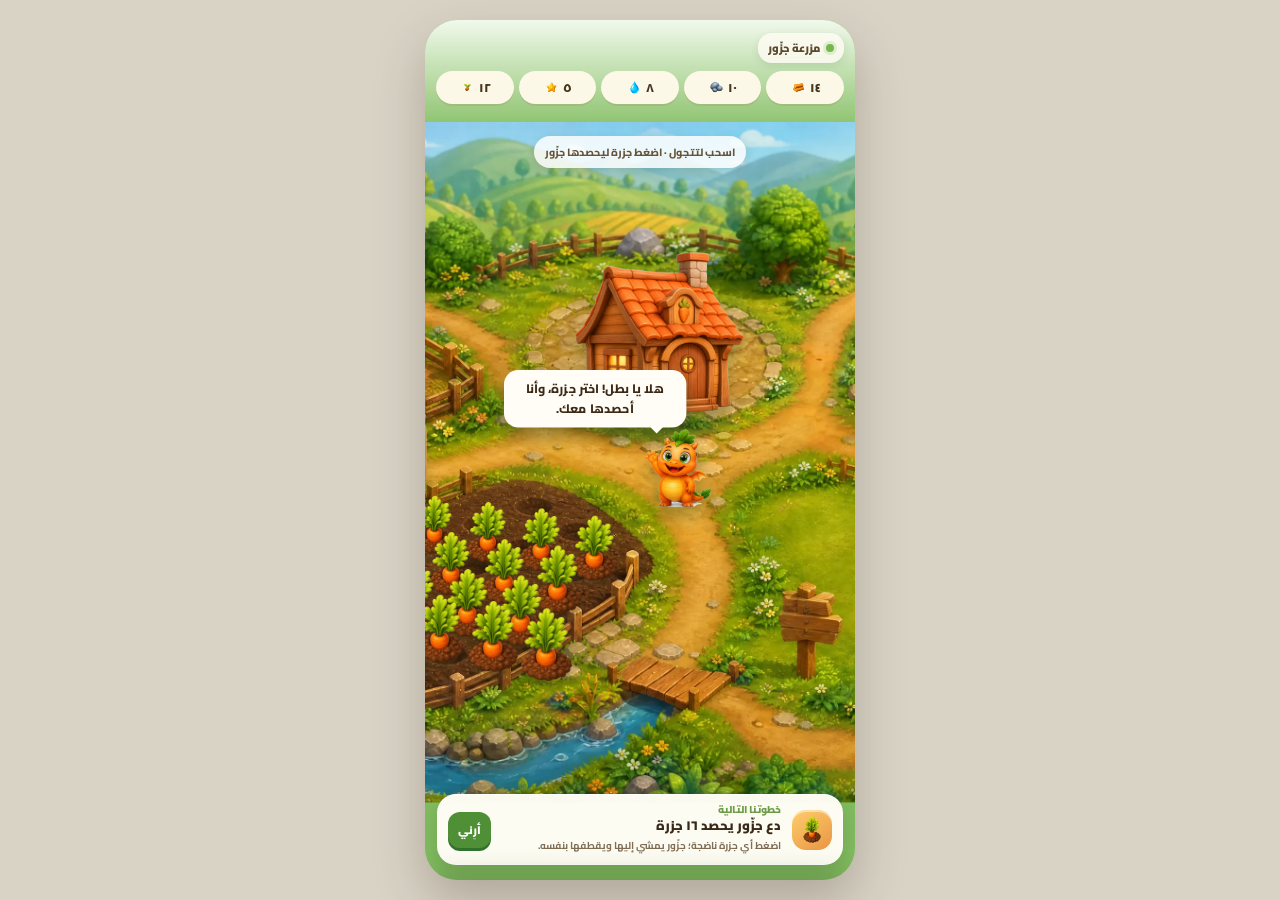
==== commit d3c6e365: "تدقيق حلقة الحصاد الجديدة: ضغط الخلفية وتصحيح العدد العربي الحلقة الجديدة تعمل بالكامل — فحصتها بلمس" ====
--- a/farm/preview.html
+++ b/farm/preview.html
@@ -67,7 +67,11 @@
     {x:328,y:495,s:51},{x:380,y:503,s:53},{x:432,y:511,s:55},{x:484,y:519,s:57}
   ];
   const viewport=document.getElementById('viewport'), world=document.getElementById('world'), cropLayer=document.getElementById('cropLayer'), jazour=document.getElementById('jazour'), jazourImage=document.getElementById('jazourImage'), speech=document.getElementById('speech'), walkTip=document.getElementById('walkTip'), toast=document.getElementById('toast'), sheet=document.getElementById('sheet'), sheetTitle=document.getElementById('sheetTitle'), sheetCopy=document.getElementById('sheetCopy'), sheetActions=document.getElementById('sheetActions'), objectiveIcon=document.getElementById('objectiveIcon'), objectiveTitle=document.getElementById('objectiveTitle'), objectiveCopy=document.getElementById('objectiveCopy'), focusButton=document.getElementById('focusButton');
-  const arabic=n=>String(n).replace(/\d/g,d=>'٠١٢٣٤٥٦٧٨٩'[d]); const clone=o=>JSON.parse(JSON.stringify(o));
+  const arabic=n=>String(n).replace(/\d/g,d=>'٠١٢٣٤٥٦٧٨٩'[d]);
+  /* العدد العربي: ١ مفرد · ٢ مثنى · ٣–١٠ جمع · ١١+ مفرد منصوب */
+  const count=(n,one,two,few,many)=>n===1?one:n===2?two:(n>=3&&n<=10)?`${arabic(n)} ${few}`:`${arabic(n)} ${many}`;
+  const carrots=n=>count(n,'جزرة واحدة','جزرتين','جزرات','جزرة');
+  const seeds=n=>count(n,'بذرة واحدة','بذرتين','بذور','بذرة'); const clone=o=>JSON.parse(JSON.stringify(o));
   function makeState(){const now=Date.now();return{v:1,resources:{wood:14,stone:10,water:8,light:5,seed:12},crops:CELLS.map(()=>({stage:'ready',wateredAt:now-GROW_MS-1})),jazour:{x:566,y:282},lastVisit:now};}
   function load(){try{const s=JSON.parse(localStorage.getItem(KEY));if(s&&s.v===1&&Array.isArray(s.crops)&&s.crops.length===CELLS.length)return s;}catch(e){}return makeState();}
   let state=load(),drag=null,moved=0,worldScale=1,harvesting=false,speechTimer=null,toastTimer=null,audio=null;
@@ -75,30 +79,31 @@
   function grow(){let changed=false;state.crops.forEach(c=>{if(c.stage==='growing'&&Date.now()-c.wateredAt>=GROW_MS){c.stage='ready';changed=true;}});if(changed)notify('كبر الجزر وهو ينتظرك!');}
   function res(){Object.entries(state.resources).forEach(([k,v])=>{const el=document.querySelector(`[data-resource="${k}"] span`);if(el)el.textContent=arabic(v);});}
   function bump(k){const el=document.querySelector(`[data-resource="${k}"]`);if(!el)return;el.classList.remove('bump');void el.offsetWidth;el.classList.add('bump');}
-  function sfx(kind){try{audio=audio||new (window.AudioContext||window.webkitAudioContext)();const t=audio.currentTime;const notes=kind==='harvest'?[392,587]:kind==='water'?[470,690]:[330,494];notes.forEach((hz,i)=>{const o=audio.createOscillator(),g=audio.createGain();o.type=kind==='harvest'?'triangle':'sine';o.frequency.setValueAtTime(hz,t+i*.09);g.gain.setValueAtTime(.0001,t+i*.09);g.gain.exponentialRampToValueAtTime(.075,t+i*.09+.015);g.gain.exponentialRampToValueAtTime(.0001,t+i*.09+.20);o.connect(g).connect(audio.destination);o.start(t+i*.09);o.stop(t+i*.09+.22);});}catch(e){}}
+  function armAudio(){try{audio=audio||new (window.AudioContext||window.webkitAudioContext)();if(audio.state==='suspended')audio.resume().catch(()=>{});}catch(e){}}
+  function sfx(kind){try{armAudio();const t=audio.currentTime;const notes=kind==='harvest'?[392,587]:kind==='water'?[470,690]:[330,494];notes.forEach((hz,i)=>{const o=audio.createOscillator(),g=audio.createGain();o.type=kind==='harvest'?'triangle':'sine';o.frequency.setValueAtTime(hz,t+i*.09);g.gain.setValueAtTime(.0001,t+i*.09);g.gain.exponentialRampToValueAtTime(.075,t+i*.09+.015);g.gain.exponentialRampToValueAtTime(.0001,t+i*.09+.20);o.connect(g).connect(audio.destination);o.start(t+i*.09);o.stop(t+i*.09+.22);});}catch(e){}}
   function playClip(id){const clip=new Audio(`../audio/prompts/ar/${id}.mp3?v=jazour-v3`);clip.volume=.62;clip.play().catch(()=>{});}
   function say(text,pose='hero.webp'){speech.textContent=text;speech.classList.add('on');jazourImage.src=`characters/jazour/${pose}?v=${VERSION}`;clearTimeout(speechTimer);speechTimer=setTimeout(()=>{speech.classList.remove('on');jazourImage.src=`characters/jazour/hero.webp?v=${VERSION}`;},2500);}
-  function notify(text){toast.textContent=text;toast.classList.add('show');clearTimeout(toastTimer);toastTimer=setTimeout(()=>toast.classList.remove('show'),2200);}
+  function notify(text){walkTip.classList.add('hide');toast.textContent=text;toast.classList.add('show');clearTimeout(toastTimer);toastTimer=setTimeout(()=>toast.classList.remove('show'),2200);}
   function stageLabel(stage){return stage==='ready'?'جزرة ناضجة':stage==='growing'?'جزرة تكبر':stage==='seed'?'جزرة صغيرة':'حفرة زراعة فارغة';}
   function renderCrops(){grow();cropLayer.innerHTML=state.crops.map((crop,i)=>{const c=CELLS[i],z=Math.round(c.y)+360;const p=`left:${c.x-c.s/2}px;top:${c.y-c.s*.85}px;width:${c.s}px;z-index:${z};`;if(crop.stage==='empty')return `<button class="crop empty" data-crop="${i}" type="button" aria-label="حفرة زراعة فارغة، اضغط لتزرع جزرة" style="${p}"></button>`;return `<button class="crop ${crop.stage}" data-crop="${i}" type="button" aria-label="${stageLabel(crop.stage)}" style="${p}"><img src="${ASSETS[crop.stage]}" alt="${stageLabel(crop.stage)}"></button>`;}).join('');cropLayer.querySelectorAll('[data-crop]').forEach(el=>el.addEventListener('click',e=>{if(moved>12||harvesting)return;openCrop(Number(el.dataset.crop),el);}));}
   function pending(){return state.crops.filter(c=>c.stage==='seed').length;} function growing(){return state.crops.filter(c=>c.stage==='growing').length;} function ready(){return state.crops.filter(c=>c.stage==='ready').length;} function empty(){return state.crops.filter(c=>c.stage==='empty').length;}
-  function refreshObjective(){const r=ready(),s=pending(),g=growing(),e=empty();if(r){objectiveIcon.src=ASSETS.ready;objectiveTitle.textContent=`دع جزّور يحصد ${arabic(r)} جزر${r===1?'ة':'ات'}`;objectiveCopy.textContent='اضغط أي جزرة ناضجة؛ جزّور يمشي إليها ويقطفها بنفسه.';focusButton.dataset.kind='crop';}else if(s){objectiveIcon.src=ASSETS.water;objectiveTitle.textContent='اسقِ البذور من البئر';objectiveCopy.textContent=`لدينا ${arabic(s)} بذور تنتظر قطرة ماء.`;focusButton.dataset.kind='water';}else if(g){objectiveIcon.src=ASSETS.growing;objectiveTitle.textContent='الجزر ينمو في رقعته';objectiveCopy.textContent='ارجع بعد قليل؛ ستجد الجزر ناضجًا بوضوح.';focusButton.dataset.kind='crop';}else if(e&&state.resources.seed){objectiveIcon.src=ASSETS.seedIcon;objectiveTitle.textContent='ازرع جزرة في حفرة فارغة';objectiveCopy.textContent='كل حفرة تمثل جزرة حقيقية مستقلة.';focusButton.dataset.kind='crop';}else{objectiveIcon.src=ASSETS.light;objectiveTitle.textContent='أنجز مهمة لتجلب بذورًا';objectiveCopy.textContent='كل إنجاز حقيقي يساعد مزرعتك تكبر.';focusButton.dataset.kind='home';}}
+  function refreshObjective(){const r=ready(),s=pending(),g=growing(),e=empty();if(r){objectiveIcon.src=ASSETS.ready;objectiveTitle.textContent=`دع جزّور يحصد ${carrots(r)}`;objectiveCopy.textContent='اضغط أي جزرة ناضجة؛ جزّور يمشي إليها ويقطفها بنفسه.';focusButton.dataset.kind='crop';}else if(s){objectiveIcon.src=ASSETS.water;objectiveTitle.textContent='اسقِ البذور من البئر';objectiveCopy.textContent=`لدينا ${seeds(s)} تنتظر قطرة ماء.`;focusButton.dataset.kind='water';}else if(g){objectiveIcon.src=ASSETS.growing;objectiveTitle.textContent='الجزر ينمو في رقعته';objectiveCopy.textContent='ارجع بعد قليل؛ ستجد الجزر ناضجًا بوضوح.';focusButton.dataset.kind='crop';}else if(e&&state.resources.seed){objectiveIcon.src=ASSETS.seedIcon;objectiveTitle.textContent='ازرع جزرة في حفرة فارغة';objectiveCopy.textContent='كل حفرة تمثل جزرة حقيقية مستقلة.';focusButton.dataset.kind='crop';}else{objectiveIcon.src=ASSETS.light;objectiveTitle.textContent='أنجز مهمة لتجلب بذورًا';objectiveCopy.textContent='كل إنجاز حقيقي يساعد مزرعتك تكبر.';focusButton.dataset.kind='home';}}
   function renderAll(){renderCrops();res();refreshObjective();paintJazour();save();}
   function paintJazour(){jazour.style.left=state.jazour.x+'px';jazour.style.top=state.jazour.y+'px';}
   function openSheet(title,copyText,actions){sheetTitle.textContent=title;sheetCopy.textContent=copyText;sheetActions.innerHTML=actions.map(a=>`<button class="sheet-action" type="button" data-action="${a.id}"><img src="${a.img}" alt=""><span><b>${a.label}</b><small>${a.copy}</small></span></button>`).join('');sheetActions.querySelectorAll('[data-action]').forEach(b=>b.onclick=()=>actions.find(a=>a.id===b.dataset.action).run());sheet.classList.add('open');sheet.setAttribute('aria-hidden','false');}
   function closeSheet(){sheet.classList.remove('open');sheet.setAttribute('aria-hidden','true');}
   function openCrop(i,el){const crop=state.crops[i];if(crop.stage==='ready'){harvestOne(i,el);return;}if(crop.stage==='empty'){plantOne(i);return;}if(crop.stage==='seed'){openSheet('هذه البذرة تنتظر الماء','يمكنك سقي كل البذور من البئر أو اقتلاع هذه البذرة فقط.',[{id:'water',label:'اسقِ البذور',copy:'استخدم قطرة ماء واحدة للحقل',img:ASSETS.water,run:waterAll},{id:'uproot',label:'اقتلع هذه البذرة',copy:'أفرغ هذه الحفرة بأمان',img:ASSETS.seedIcon,run:()=>uproot(i)}]);return;}openSheet('هذه الجزرة تكبر','دعها تنمو، أو أفرغ مكانها إذا غيرت خطتك.',[{id:'uproot',label:'اقتلع هذه النبتة',copy:'أفرغ هذه الحفرة بأمان',img:ASSETS.growing,run:()=>uproot(i)}]);}
   function plantOne(i){if(state.resources.seed<1){notify('نحتاج بذرة من مهمة لطيفة');say('أنجز مهمة ونرجع نزرع.', 'thinking.webp');return;}state.resources.seed--;state.crops[i]={stage:'seed',wateredAt:null};sfx('plant');save();renderAll();notify('زرعنا جزرة في مكانها');say('حلو! نرويها من البئر.', 'excited.webp');}
-  function waterAll(){const targets=state.crops.filter(c=>c.stage==='seed');if(!targets.length){notify('ما عندنا بذور تحتاج الماء الآن');closeSheet();return;}if(state.resources.water<1){notify('ناقصنا ماء للحقل');return;}state.resources.water--;targets.forEach(c=>{c.stage='growing';c.wateredAt=Date.now();});sfx('water');closeSheet();save();renderAll();notify(`سقينا ${arabic(targets.length)} بذور بقطرة ماء`);say('ارتوت البذور… ننتظرها تكبر.', 'happy.webp');}
+  function waterAll(){const targets=state.crops.filter(c=>c.stage==='seed');if(!targets.length){notify('ما عندنا بذور تحتاج الماء الآن');closeSheet();return;}if(state.resources.water<1){notify('ناقصنا ماء للحقل');return;}state.resources.water--;targets.forEach(c=>{c.stage='growing';c.wateredAt=Date.now();});sfx('water');closeSheet();save();renderAll();notify(`سقينا ${seeds(targets.length)} بقطرة ماء`);say('ارتوت البذور… ننتظرها تكبر.', 'happy.webp');}
   function uproot(i){state.crops[i]={stage:'empty',wateredAt:null};state.resources.seed++;sfx('plant');closeSheet();save();renderAll();notify('أفرغنا هذه الحفرة بترتيب');say('تمام، نقدر نزرع شيًا جديدًا هنا.', 'thinking.webp');}
   function moveJazour(cell,done){const target={x:Math.max(180,cell.x+18),y:cell.y-70};state.jazour=target;paintJazour();setTimeout(done,730);}
   function burst(x,y){for(let i=0;i<10;i++){const p=document.createElement('i');p.className='crop-spark';p.style.left=(x-5)+'px';p.style.top=(y-5)+'px';world.appendChild(p);const a=Math.PI*2*i/10,r=22+Math.random()*21;p.animate([{transform:'translate(0,0) scale(.45)',opacity:.95},{transform:`translate(${Math.cos(a)*r}px,${Math.sin(a)*r*.55-15}px) scale(1.35)`,opacity:0}],{duration:540,easing:'ease-out'}).onfinish=()=>p.remove();}}
   function rewardFly(x,y){const item=document.createElement('i');item.className='reward-carrot';item.style.left=(x-8)+'px';item.style.top=(y-38)+'px';world.appendChild(item);const target=document.querySelector('[data-resource="seed"]').getBoundingClientRect(),worldBox=world.getBoundingClientRect();const tx=target.left+target.width/2-worldBox.left-x,ty=target.top+target.height/2-worldBox.top-y;item.animate([{transform:'translate(0,0) rotate(-14deg) scale(.9)',opacity:1},{transform:`translate(${tx*.55}px,${ty*.55-46}px) rotate(18deg) scale(1)`,opacity:1,offset:.55},{transform:`translate(${tx}px,${ty}px) rotate(45deg) scale(.32)`,opacity:.1}],{duration:710,easing:'cubic-bezier(.23,1,.32,1)'}).onfinish=()=>item.remove();}
-  function harvestOne(i,el){harvesting=true;const cell=CELLS[i];moveJazour(cell,()=>{jazour.classList.add('is-harvesting');jazourImage.src=`characters/jazour/celebrate.webp?v=${VERSION}`;el.classList.add('pulling');sfx('harvest');burst(cell.x,cell.y);setTimeout(()=>{state.crops[i]={stage:'empty',wateredAt:null};state.resources.seed++;rewardFly(cell.x,cell.y);renderAll();jazour.classList.remove('is-harvesting');harvesting=false;const r=ready();notify(r?`أحسنت! بقي ${arabic(r)} جزر${r===1?'ة':'ات'}`:'يا سلام! حصاد الحقل اكتمل');say(r?'جزرة جميلة! نكمل الحصاد.':'خلصنا الحصاد! مزرعتنا تلمع.',r?'happy.webp':'celebrate.webp');if(!r)playClip('done');},510);});}
+  function harvestOne(i,el){harvesting=true;const cell=CELLS[i];moveJazour(cell,()=>{jazour.classList.add('is-harvesting');jazourImage.src=`characters/jazour/celebrate.webp?v=${VERSION}`;el.classList.add('pulling');sfx('harvest');burst(cell.x,cell.y);setTimeout(()=>{state.crops[i]={stage:'empty',wateredAt:null};state.resources.seed++;rewardFly(cell.x,cell.y);renderAll();jazour.classList.remove('is-harvesting');harvesting=false;const r=ready();notify(r?`أحسنت! بقي ${carrots(r)}`:'يا سلام! حصاد الحقل اكتمل');say(r?'جزرة جميلة! نكمل الحصاد.':'خلصنا الحصاد! مزرعتنا تلمع.',r?'happy.webp':'celebrate.webp');if(!r)playClip('done');},510);});}
   function focus(){let target;if(focusButton.dataset.kind==='water')target={x:920,y:226};else if(focusButton.dataset.kind==='home')target={x:590,y:205};else{const i=state.crops.findIndex(c=>c.stage==='ready'||c.stage==='seed'||c.stage==='empty');target=CELLS[Math.max(0,i)];}const vp=viewport.getBoundingClientRect();pan.x=clamp(vp.width/2-(world.offsetLeft+target.x*worldScale),pan.minX,pan.maxX);pan.y=clamp(vp.height*.44-(world.offsetTop+target.y*worldScale),pan.minY,pan.maxY);paintWorld();say('هنا خطوتنا التالية.', 'thinking.webp');}
   document.getElementById('home').onclick=()=>say('هذا بيتي… والحقل مرتب لجزرنا!', 'happy.webp');document.getElementById('barn').onclick=()=>say('الحظيرة تنتظر الرفيق بعد الحصاد.', 'encourage.webp');jazour.onclick=()=>say('كل جزرة نحصدها سوا، خطوة خطوة!', 'proud.webp');focusButton.onclick=focus;document.getElementById('cancelButton').onclick=closeSheet;
   const pan={x:0,y:0,minX:0,maxX:0,minY:0,maxY:0};function clamp(v,min,max){return Math.max(min,Math.min(max,v));}function paintWorld(){world.style.transform=`translate3d(${pan.x}px,${pan.y}px,0) scale(${worldScale})`}function fitWorld(){const vp=viewport.getBoundingClientRect(),card=document.querySelector('.objective'),band=card?card.getBoundingClientRect().top-vp.top:vp.height,left=world.offsetLeft,top=world.offsetTop,W=world.offsetWidth,H=world.offsetHeight;worldScale=Math.max(1,vp.width/W,(band-top)/H);const w=W*worldScale,h=H*worldScale;pan.maxX=-left;pan.minX=vp.width-(left+w);pan.maxY=0;pan.minY=band-(top+h);if(pan.minX>pan.maxX)pan.minX=pan.maxX=(vp.width-w)/2-left;if(pan.minY>pan.maxY)pan.minY=pan.maxY=0;pan.x=clamp(pan.x,pan.minX,pan.maxX);pan.y=clamp(pan.y,pan.minY,pan.maxY);paintWorld()}
-  viewport.addEventListener('pointerdown',e=>{moved=0;if(e.target.closest('button,.objective,.action-sheet,.top-ui'))return;drag={x:e.clientX,y:e.clientY};viewport.classList.add('is-dragging');walkTip.classList.add('hide')});addEventListener('pointermove',e=>{if(!drag)return;const dx=e.clientX-drag.x,dy=e.clientY-drag.y;moved+=Math.abs(dx)+Math.abs(dy);pan.x=clamp(pan.x+dx,pan.minX,pan.maxX);pan.y=clamp(pan.y+dy,pan.minY,pan.maxY);drag={x:e.clientX,y:e.clientY};paintWorld()});function endDrag(){drag=null;viewport.classList.remove('is-dragging')}addEventListener('pointerup',endDrag);addEventListener('pointercancel',endDrag);addEventListener('resize',fitWorld);addEventListener('orientationchange',fitWorld);
+  viewport.addEventListener('pointerdown',e=>{armAudio();moved=0;if(e.target.closest('button,.objective,.action-sheet,.top-ui'))return;drag={x:e.clientX,y:e.clientY};viewport.classList.add('is-dragging');walkTip.classList.add('hide')});addEventListener('pointermove',e=>{if(!drag)return;const dx=e.clientX-drag.x,dy=e.clientY-drag.y;moved+=Math.abs(dx)+Math.abs(dy);pan.x=clamp(pan.x+dx,pan.minX,pan.maxX);pan.y=clamp(pan.y+dy,pan.minY,pan.maxY);drag={x:e.clientX,y:e.clientY};paintWorld()});function endDrag(){drag=null;viewport.classList.remove('is-dragging')}addEventListener('pointerup',endDrag);addEventListener('pointercancel',endDrag);addEventListener('resize',fitWorld);addEventListener('orientationchange',fitWorld);
   grow();renderAll();fitWorld();setTimeout(()=>say('هلا يا بطل! اختر جزرة، وأنا أحصدها معك.', 'wave.webp'),620);
 })();
 </script>
